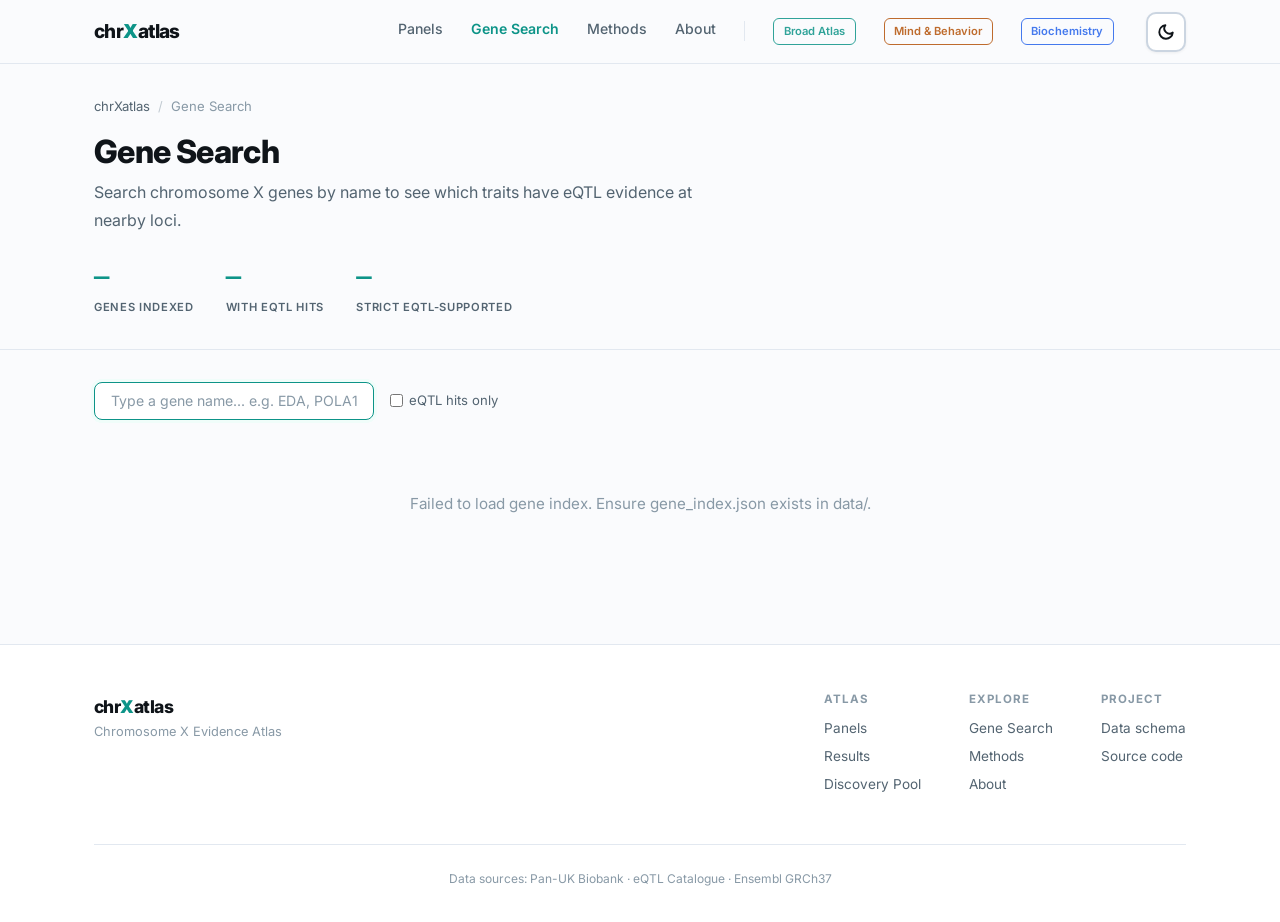
==== site/gene.html @ 773b5da2 "Add gene search and refresh site data" ====
<!DOCTYPE html>
<html lang="en">
<head>
  <meta charset="UTF-8">
  <meta name="viewport" content="width=device-width, initial-scale=1.0">
  <meta name="color-scheme" content="light dark">
  <meta name="theme-color" content="#fafbfd" media="(prefers-color-scheme: light)">
  <meta name="theme-color" content="#0d1117" media="(prefers-color-scheme: dark)">
  <meta name="description" content="chrXatlas gene search — find chromosome X eQTL evidence by gene name.">
  <title>Gene Search — chrXatlas</title>
  <link rel="icon" type="image/png" href="favicon.png">
  <link rel="preconnect" href="https://fonts.googleapis.com">
  <link rel="preconnect" href="https://fonts.gstatic.com" crossorigin>
  <link href="https://fonts.googleapis.com/css2?family=Inter:wght@400;500;600;700;800;900&display=swap" rel="stylesheet">
  <link rel="stylesheet" href="css/style.css">
  <script src="js/theme.js"></script>
</head>
<body>

  <header class="header" id="header">
    <div class="container header-inner">
      <a href="index.html" class="logo">chr<span class="logo-x">X</span>atlas</a>
      <nav class="nav" id="nav">
        <a href="index.html#panels" class="nav-link">Panels</a>
        <a href="gene.html" class="nav-link nav-link-active">Gene Search</a>
        <a href="index.html#methods" class="nav-link">Methods</a>
        <a href="index.html#about" class="nav-link">About</a>
        <span class="nav-divider"></span>
        <a href="panel.html?id=panel_expanded" class="nav-panel-btn" data-panel-accent="teal">Broad Atlas</a>
        <a href="panel.html?id=panel_mind_risk_core" class="nav-panel-btn" data-panel-accent="amber">Mind &amp; Behavior</a>
        <a href="panel.html?id=panel_blood_biochemistry_core" class="nav-panel-btn" data-panel-accent="blue">Biochemistry</a>
      </nav>
      <div class="header-actions">
        <button id="theme-toggle" class="theme-toggle" onclick="toggleTheme()" aria-label="Toggle theme"></button>
        <button class="hamburger" id="hamburger" onclick="document.getElementById('nav').classList.toggle('open')" aria-label="Menu">
          <span></span><span></span><span></span>
        </button>
      </div>
    </div>
  </header>

  <main>
    <section class="page-hero">
      <div class="container">
        <div class="breadcrumb">
          <a href="index.html">chrXatlas</a>
          <span class="breadcrumb-sep">/</span>
          <span>Gene Search</span>
        </div>
        <h1 class="page-hero-title">Gene Search</h1>
        <p class="page-hero-desc">Search chromosome X genes by name to see which traits have eQTL evidence at nearby loci.</p>
        <div class="page-hero-metrics">
          <div class="page-metric">
            <span class="page-metric-value" id="gm-total">&mdash;</span>
            <span class="page-metric-label">Genes indexed</span>
          </div>
          <div class="page-metric">
            <span class="page-metric-value" id="gm-eqtl">&mdash;</span>
            <span class="page-metric-label">With eQTL hits</span>
          </div>
          <div class="page-metric">
            <span class="page-metric-value" id="gm-supported">&mdash;</span>
            <span class="page-metric-label">Strict eQTL-supported</span>
          </div>
        </div>
      </div>
    </section>

    <section class="gene-search-section" style="padding-top:2rem">
      <div class="container">
        <div class="filter-bar">
          <input type="text" class="search-input gene-search-input" id="gene-search" placeholder="Type a gene name... e.g. EDA, POLA1, AR" autocomplete="off" autofocus>
          <label class="filter-toggle">
            <input type="checkbox" id="eqtl-only-toggle"> eQTL hits only
          </label>
          <span class="result-count" id="gene-result-count"></span>
        </div>
        <div id="gene-results"></div>
      </div>
    </section>
  </main>

  <footer class="footer">
    <div class="container footer-inner">
      <div class="footer-brand">
        <span class="logo">chr<span class="logo-x">X</span>atlas</span>
        <p class="footer-tagline">Chromosome X Evidence Atlas</p>
      </div>
      <div class="footer-nav">
        <div class="footer-col">
          <h4>Atlas</h4>
          <a href="index.html#panels">Panels</a>
          <a href="index.html#results">Results</a>
          <a href="index.html#discovery">Discovery Pool</a>
        </div>
        <div class="footer-col">
          <h4>Explore</h4>
          <a href="gene.html">Gene Search</a>
          <a href="index.html#methods">Methods</a>
          <a href="index.html#about">About</a>
        </div>
        <div class="footer-col">
          <h4>Project</h4>
          <a href="https://github.com/smkwray/xchratlas/blob/main/docs/FRONTEND_DATA_CONTRACT.md">Data schema</a>
          <a href="https://github.com/smkwray/xchratlas">Source code</a>
        </div>
      </div>
      <div class="footer-bottom">
        <p>Data sources: Pan-UK Biobank &middot; eQTL Catalogue &middot; Ensembl GRCh37</p>
      </div>
    </div>
  </footer>

  <script src="js/gene.js"></script>
</body>
</html>
---- site/css/style.css ----
/* ============================================================
   chrXatlas — Chromosome X Evidence Atlas
   Design system + full page styles
   ============================================================ */

/* ── Reset ─────────────────────────────────── */
*, *::before, *::after { box-sizing: border-box; margin: 0; padding: 0; }
html { scroll-behavior: smooth; -webkit-text-size-adjust: 100%; }
img, svg { display: block; max-width: 100%; }
a { color: inherit; text-decoration: none; }
button { font: inherit; cursor: pointer; border: none; background: none; }

/* ── Design Tokens — Light ─────────────────── */
:root {
  --font-sans: 'Inter', -apple-system, BlinkMacSystemFont, 'Segoe UI', Roboto, 'Helvetica Neue', sans-serif;
  --font-mono: 'SF Mono', 'Fira Code', 'Fira Mono', 'Roboto Mono', 'Courier New', monospace;

  --header-height: 64px;

  --bg:           #fafbfd;
  --bg-raised:    #ffffff;
  --bg-sunken:    #f1f4f8;
  --header-bg:    rgba(250, 251, 253, 0.92);

  --text:          #0f1419;
  --text-secondary:#536471;
  --text-tertiary: #8899a6;
  --text-on-dark:  #f0f6fc;

  --accent:        #0d9488;
  --accent-hover:  #0f766e;
  --accent-subtle: #f0fdfa;
  --accent-text:   #115e59;

  --border:        #e2e8f0;
  --border-strong: #cbd5e1;

  --shadow-sm:  0 1px 3px rgba(0,0,0,0.06);
  --shadow-md:  0 4px 12px rgba(0,0,0,0.08);
  --shadow-lg:  0 10px 30px rgba(0,0,0,0.10);
  --shadow-xl:  0 20px 50px rgba(0,0,0,0.12);

  --radius:    8px;
  --radius-lg: 14px;

  color-scheme: light dark;
}

/* ── Design Tokens — Dark ──────────────────── */
[data-theme="dark"] {
  --bg:           #0d1117;
  --bg-raised:    #161b22;
  --bg-sunken:    #010409;
  --header-bg:    rgba(13, 17, 23, 0.92);

  --text:          #e6edf3;
  --text-secondary:#8b949e;
  --text-tertiary: #6e7681;

  --accent:        #2dd4bf;
  --accent-hover:  #5eead4;
  --accent-subtle: rgba(45, 212, 191, 0.08);
  --accent-text:   #5eead4;

  --border:        #30363d;
  --border-strong: #484f58;

  --shadow-sm:  0 1px 3px rgba(0,0,0,0.25);
  --shadow-md:  0 4px 12px rgba(0,0,0,0.35);
  --shadow-lg:  0 10px 30px rgba(0,0,0,0.45);
  --shadow-xl:  0 20px 50px rgba(0,0,0,0.55);
}

/* Panel accent overrides */
[data-panel-accent="teal"]  { --panel-accent: #0d9488; --panel-accent-subtle: #f0fdfa; }
[data-panel-accent="amber"] { --panel-accent: #d97706; --panel-accent-subtle: #fffbeb; }
[data-panel-accent="blue"]  { --panel-accent: #2563eb; --panel-accent-subtle: #eff6ff; }
[data-panel-accent="slate"] { --panel-accent: #64748b; --panel-accent-subtle: #f8fafc; }

[data-theme="dark"] [data-panel-accent="teal"]  { --panel-accent: #2dd4bf; --panel-accent-subtle: rgba(45,212,191,0.08); }
[data-theme="dark"] [data-panel-accent="amber"] { --panel-accent: #fbbf24; --panel-accent-subtle: rgba(251,191,36,0.08); }
[data-theme="dark"] [data-panel-accent="blue"]  { --panel-accent: #60a5fa; --panel-accent-subtle: rgba(96,165,250,0.08); }
[data-theme="dark"] [data-panel-accent="slate"] { --panel-accent: #94a3b8; --panel-accent-subtle: rgba(148,163,184,0.08); }

/* ── Global ────────────────────────────────── */
body {
  font-family: var(--font-sans);
  font-size: 16px;
  line-height: 1.6;
  color: var(--text);
  background: var(--bg);
  -webkit-font-smoothing: antialiased;
  -moz-osx-font-smoothing: grayscale;
  transition: background 0.3s, color 0.3s;
}

.container {
  max-width: 1140px;
  margin: 0 auto;
  padding: 0 1.5rem;
}

section { padding: 5rem 0; }

/* ── Typography ────────────────────────────── */
h1, h2, h3, h4 { line-height: 1.2; letter-spacing: -0.02em; font-weight: 700; }
h2 { font-size: 2rem; font-weight: 800; }
h3 { font-size: 1.25rem; }
p  { line-height: 1.7; }
strong { font-weight: 600; }
sup { font-size: 0.7em; }

.section-header { text-align: center; margin-bottom: 3rem; }
.section-header h2 { margin-bottom: 0.75rem; }
.section-subtitle {
  font-size: 1.05rem;
  color: var(--text-secondary);
  max-width: 640px;
  margin: 0 auto;
  line-height: 1.7;
}

/* ── Header ────────────────────────────────── */
.header {
  position: fixed;
  top: 0; left: 0; right: 0;
  height: var(--header-height);
  z-index: 100;
  background: var(--header-bg);
  backdrop-filter: blur(16px);
  -webkit-backdrop-filter: blur(16px);
  border-bottom: 1px solid var(--border);
  transition: background 0.3s, border-color 0.3s;
}
.header-inner {
  display: flex;
  align-items: center;
  height: 100%;
  gap: 2rem;
}
.logo {
  font-size: 1.2rem;
  font-weight: 800;
  letter-spacing: -0.03em;
  white-space: nowrap;
}
.logo-x {
  color: var(--accent);
  font-weight: 900;
}
.nav {
  display: flex;
  gap: 1.75rem;
  margin-left: auto;
}
.nav-link {
  font-size: 0.88rem;
  font-weight: 500;
  color: var(--text-secondary);
  transition: color 0.2s;
}
.nav-link:hover { color: var(--accent); }
.header-actions {
  display: flex;
  align-items: center;
  gap: 0.75rem;
}
.nav-divider { width: 1px; height: 20px; background: var(--border); align-self: center; flex-shrink: 0; }
.nav-panel-btn {
  font-size: 0.7rem; font-weight: 600; padding: 0.25rem 0.6rem;
  border-radius: 6px; border: 1px solid currentColor;
  transition: all 0.2s; white-space: nowrap; opacity: 0.85;
}
.nav-panel-btn:hover { opacity: 1; }
.nav-panel-btn[data-panel-accent="teal"]  { color: #0d9488; }
.nav-panel-btn[data-panel-accent="amber"] { color: #b45309; }
.nav-panel-btn[data-panel-accent="blue"]  { color: #2563eb; }
.nav-panel-btn[data-panel-accent="teal"]:hover  { background: #0d9488; color: #fff; }
.nav-panel-btn[data-panel-accent="amber"]:hover { background: #d97706; color: #fff; }
.nav-panel-btn[data-panel-accent="blue"]:hover  { background: #2563eb; color: #fff; }
[data-theme="dark"] .nav-panel-btn[data-panel-accent="teal"]  { color: #2dd4bf; }
[data-theme="dark"] .nav-panel-btn[data-panel-accent="amber"] { color: #fbbf24; }
[data-theme="dark"] .nav-panel-btn[data-panel-accent="blue"]  { color: #60a5fa; }
[data-theme="dark"] .nav-panel-btn[data-panel-accent="teal"]:hover  { background: #2dd4bf; color: #0d1117; }
[data-theme="dark"] .nav-panel-btn[data-panel-accent="amber"]:hover { background: #fbbf24; color: #0d1117; }
[data-theme="dark"] .nav-panel-btn[data-panel-accent="blue"]:hover  { background: #60a5fa; color: #0d1117; }

.theme-toggle {
  width: 40px; height: 40px;
  border-radius: 10px;
  display: flex;
  align-items: center;
  justify-content: center;
  color: var(--text);
  background: var(--bg-raised);
  border: 2px solid var(--border-strong);
  box-shadow: var(--shadow-sm);
  transition: background 0.2s, color 0.2s, border-color 0.2s;
  flex-shrink: 0;
}
.theme-toggle svg { display: block; stroke-width: 2.5; }
.theme-toggle:hover { background: var(--accent-subtle); color: var(--accent); border-color: var(--accent); }
.hamburger { display: none; flex-direction: column; gap: 4px; padding: 6px; }
.hamburger span { width: 20px; height: 2px; background: var(--text); border-radius: 2px; transition: 0.2s; }

/* ── Hero ──────────────────────────────────── */
.hero {
  position: relative;
  min-height: 100vh;
  display: flex;
  align-items: center;
  justify-content: center;
  text-align: center;
  background: linear-gradient(145deg, #0c1222 0%, #0f3433 55%, #0c1222 100%);
  color: var(--text-on-dark);
  overflow: hidden;
  padding: calc(var(--header-height) + 3rem) 1.5rem 7rem;
}
.hero-bg-pattern {
  position: absolute;
  inset: 0;
  overflow: hidden;
  pointer-events: none;
}
.hero-bg-pattern::after {
  content: 'X';
  position: absolute;
  right: -8%;
  top: 50%;
  transform: translateY(-50%);
  font-size: clamp(22rem, 35vw, 50rem);
  font-weight: 900;
  font-family: var(--font-sans);
  opacity: 0.035;
  color: white;
  line-height: 1;
}
.hero-content {
  position: relative;
  z-index: 2;
  max-width: 820px;
}
.hero-badge {
  display: inline-block;
  padding: 0.45rem 1.2rem;
  font-size: 0.72rem;
  font-weight: 600;
  letter-spacing: 0.08em;
  text-transform: uppercase;
  border: 1px solid rgba(255,255,255,0.18);
  border-radius: 100px;
  color: rgba(255,255,255,0.75);
  background: rgba(255,255,255,0.05);
  margin-bottom: 1.75rem;
}
.hero-title {
  font-size: clamp(2.4rem, 5vw, 4.2rem);
  font-weight: 900;
  line-height: 1.08;
  letter-spacing: -0.035em;
  margin-bottom: 1.5rem;
}
.hero-subtitle {
  font-size: clamp(0.98rem, 1.4vw, 1.15rem);
  line-height: 1.75;
  color: rgba(255,255,255,0.65);
  max-width: 600px;
  margin: 0 auto 2.25rem;
}
.hero-cta {
  display: inline-flex;
  align-items: center;
  gap: 0.5rem;
  padding: 0.85rem 1.75rem;
  font-size: 0.95rem;
  font-weight: 600;
  color: #0f172a;
  background: #2dd4bf;
  border-radius: var(--radius);
  transition: transform 0.2s, background 0.2s;
}
.hero-cta:hover { transform: translateY(-1px); background: #5eead4; }
.cta-arrow { transition: transform 0.2s; }
.hero-cta:hover .cta-arrow { transform: translateY(2px); }

.hero-scroll-hint {
  position: absolute;
  bottom: 2rem;
  left: 50%;
  transform: translateX(-50%);
  display: flex;
  flex-direction: column;
  align-items: center;
  gap: 0.4rem;
  color: rgba(255,255,255,0.35);
  font-size: 0.68rem;
  letter-spacing: 0.12em;
  text-transform: uppercase;
  animation: floatHint 2.5s ease-in-out infinite;
}
@keyframes floatHint {
  0%, 100% { transform: translateX(-50%) translateY(0); }
  50%      { transform: translateX(-50%) translateY(6px); }
}

/* ── Proof / Metrics ───────────────────────── */
.proof {
  position: relative;
  z-index: 10;
  margin-top: -3.5rem;
  padding: 0 1.5rem;
  margin-bottom: 1rem;
}
.metrics-grid {
  max-width: 920px;
  margin: 0 auto;
  display: grid;
  grid-template-columns: repeat(4, 1fr);
  background: var(--bg-raised);
  border: 1px solid var(--border);
  border-radius: var(--radius-lg);
  overflow: hidden;
  box-shadow: var(--shadow-xl);
}
.metric-card {
  padding: 1.75rem 1rem;
  text-align: center;
  border-right: 1px solid var(--border);
}
.metric-card:last-child { border-right: none; }
.metric-value {
  font-family: var(--font-mono);
  font-size: 2.4rem;
  font-weight: 800;
  letter-spacing: -0.02em;
  color: var(--accent);
  line-height: 1.1;
  margin-bottom: 0.4rem;
  font-variant-numeric: tabular-nums;
}
.metric-label {
  font-size: 0.72rem;
  font-weight: 600;
  text-transform: uppercase;
  letter-spacing: 0.08em;
  color: var(--text-secondary);
}
.proof-note {
  margin-top: 0.85rem;
  text-align: center;
  font-size: 0.82rem;
  color: var(--text-tertiary);
}

/* ── Panel Cards ───────────────────────────── */
.panels-grid {
  display: grid;
  grid-template-columns: repeat(auto-fit, minmax(320px, 1fr));
  gap: 1.5rem;
}
.panel-card {
  background: var(--bg-raised);
  border: 1px solid var(--border);
  border-radius: var(--radius-lg);
  overflow: hidden;
  transition: transform 0.25s ease, box-shadow 0.25s ease;
  display: flex;
  flex-direction: column;
}
.panel-card:hover {
  transform: translateY(-3px);
  box-shadow: var(--shadow-lg);
}
.panel-card-accent { height: 4px; background: var(--panel-accent); }
.panel-card-body {
  padding: 1.75rem;
  display: flex;
  flex-direction: column;
  flex: 1;
}
.panel-card-title {
  font-size: 1.3rem;
  font-weight: 700;
  margin-bottom: 0.5rem;
}
.panel-card-desc {
  color: var(--text-secondary);
  font-size: 0.9rem;
  line-height: 1.65;
  margin-bottom: 1.25rem;
}
.panel-card-stats {
  display: flex;
  gap: 1.5rem;
  margin-bottom: 1.25rem;
  padding-bottom: 1.25rem;
  border-bottom: 1px solid var(--border);
}
.panel-stat { display: flex; flex-direction: column; }
.panel-stat-value {
  font-family: var(--font-mono);
  font-size: 1.35rem;
  font-weight: 700;
  color: var(--panel-accent);
  font-variant-numeric: tabular-nums;
}
.panel-stat-label {
  font-size: 0.7rem;
  color: var(--text-secondary);
  text-transform: uppercase;
  letter-spacing: 0.06em;
}
.panel-card-domains {
  display: flex;
  flex-wrap: wrap;
  gap: 0.3rem;
  margin-bottom: 1rem;
  min-height: 1.6rem;
}
.domain-badge {
  display: inline-block;
  padding: 0.18rem 0.55rem;
  font-size: 0.68rem;
  font-weight: 500;
  border-radius: 100px;
  background: var(--bg-sunken);
  color: var(--text-secondary);
  white-space: nowrap;
}
.domain-badge-more {
  background: transparent;
  color: var(--text-tertiary);
  font-style: italic;
}
.panel-top-traits-label {
  font-size: 0.68rem;
  font-weight: 600;
  text-transform: uppercase;
  letter-spacing: 0.08em;
  color: var(--text-tertiary);
  margin-bottom: 0.5rem;
}
.panel-trait-row {
  display: flex;
  justify-content: space-between;
  align-items: center;
  padding: 0.3rem 0;
  font-size: 0.88rem;
}
.panel-trait-name { color: var(--text); font-weight: 500; }
.panel-trait-loci {
  font-family: var(--font-mono);
  font-size: 0.78rem;
  color: var(--text-tertiary);
  font-variant-numeric: tabular-nums;
}
.panel-card-cta {
  margin-top: auto;
  padding-top: 1.25rem;
  font-size: 0.88rem;
  font-weight: 600;
  color: var(--panel-accent);
  transition: opacity 0.2s;
}
.panel-card-cta:hover { opacity: 0.8; }

/* ── Why Section ───────────────────────────── */
.why-grid {
  display: grid;
  grid-template-columns: repeat(auto-fit, minmax(300px, 1fr));
  gap: 1.5rem;
}
.why-card {
  background: var(--bg-raised);
  border: 1px solid var(--border);
  border-radius: var(--radius-lg);
  padding: 2rem;
}
.why-card h3 {
  font-size: 1.15rem;
  margin-bottom: 0.75rem;
  color: var(--accent-text);
}
.why-card p {
  font-size: 0.92rem;
  color: var(--text-secondary);
  line-height: 1.7;
}

/* ── Results Section ───────────────────────── */
.results-section { background: var(--bg-sunken); }

/* Panel Comparison */
.panel-comparison,
.domain-composition,
.top-traits { margin-bottom: 3rem; }
.panel-comparison h3,
.domain-composition h3,
.top-traits h3 {
  font-size: 1.15rem;
  margin-bottom: 0.4rem;
}
.domain-subtitle,
.traits-subtitle {
  font-size: 0.9rem;
  color: var(--text-secondary);
  margin-bottom: 1.5rem;
}

.comparison-grid {
  display: grid;
  grid-template-columns: repeat(auto-fit, minmax(240px, 1fr));
  gap: 1rem;
}
.comparison-item {
  background: var(--bg-raised);
  border: 1px solid var(--border);
  border-radius: var(--radius);
  padding: 1.25rem;
}
.comparison-header {
  display: flex;
  align-items: center;
  justify-content: space-between;
  margin-bottom: 1rem;
}
.comparison-title { font-weight: 700; font-size: 0.95rem; }
.comparison-badge {
  font-size: 0.62rem;
  font-weight: 600;
  text-transform: uppercase;
  letter-spacing: 0.08em;
  padding: 0.15rem 0.5rem;
  border-radius: 100px;
  background: var(--accent-subtle);
  color: var(--accent-text);
}
.comparison-row {
  display: flex;
  align-items: center;
  gap: 0.6rem;
  margin-bottom: 0.5rem;
}
.comparison-label {
  width: 55px;
  font-size: 0.75rem;
  color: var(--text-tertiary);
  flex-shrink: 0;
}
.comparison-bar-track {
  flex: 1;
  height: 16px;
  background: var(--bg-sunken);
  border-radius: 3px;
  overflow: hidden;
}
.comparison-bar-fill {
  height: 100%;
  background: var(--panel-accent);
  border-radius: 3px;
  transition: width 0.8s ease-out;
}
.comparison-value {
  width: 48px;
  text-align: right;
  font-family: var(--font-mono);
  font-size: 0.78rem;
  font-weight: 600;
  color: var(--text-secondary);
  flex-shrink: 0;
  font-variant-numeric: tabular-nums;
}

/* Domain Bars */
.domain-bar {
  display: flex;
  align-items: center;
  gap: 0.6rem;
  margin-bottom: 0.35rem;
}
.domain-name {
  width: 150px;
  font-size: 0.8rem;
  text-align: right;
  color: var(--text-secondary);
  flex-shrink: 0;
  white-space: nowrap;
  overflow: hidden;
  text-overflow: ellipsis;
}
.domain-bar-track {
  flex: 1;
  height: 24px;
  background: var(--bg-raised);
  border: 1px solid var(--border);
  border-radius: 4px;
  overflow: hidden;
}
.domain-bar-fill {
  height: 100%;
  background: var(--accent);
  border-radius: 3px;
  display: flex;
  align-items: center;
  padding: 0 0.5rem;
  min-width: 28px;
  transition: width 0.8s ease-out;
}
.domain-bar-value {
  font-size: 0.68rem;
  font-weight: 700;
  color: white;
  font-family: var(--font-mono);
  font-variant-numeric: tabular-nums;
}
[data-theme="dark"] .domain-bar-value { color: #0d1117; }
.domain-trait-count {
  width: 65px;
  font-size: 0.72rem;
  color: var(--text-tertiary);
  flex-shrink: 0;
  white-space: nowrap;
}

/* Top Traits Rail */
.traits-rail {
  display: flex;
  gap: 1rem;
  overflow-x: auto;
  padding: 0.5rem 0 1.5rem;
  scroll-snap-type: x mandatory;
  -webkit-overflow-scrolling: touch;
}
.traits-rail::-webkit-scrollbar { height: 4px; }
.traits-rail::-webkit-scrollbar-track { background: var(--border); border-radius: 2px; }
.traits-rail::-webkit-scrollbar-thumb { background: var(--accent); border-radius: 2px; }

.trait-card {
  min-width: 250px;
  max-width: 270px;
  flex-shrink: 0;
  scroll-snap-align: start;
  background: var(--bg-raised);
  border: 1px solid var(--border);
  border-radius: var(--radius);
  padding: 1.15rem;
  transition: transform 0.2s, box-shadow 0.2s;
}
.trait-card:hover {
  transform: translateY(-2px);
  box-shadow: var(--shadow-md);
}
.trait-card-header {
  display: flex;
  justify-content: space-between;
  align-items: center;
  margin-bottom: 0.6rem;
}
.trait-domain-badge {
  font-size: 0.62rem;
  font-weight: 600;
  text-transform: uppercase;
  letter-spacing: 0.06em;
  padding: 0.15rem 0.45rem;
  border-radius: 4px;
  background: var(--accent-subtle);
  color: var(--accent-text);
}
.trait-grade {
  font-size: 0.65rem;
  font-weight: 700;
  padding: 0.12rem 0.4rem;
  border-radius: 4px;
  font-family: var(--font-mono);
}
.grade-a { background: #dcfce7; color: #166534; }
.grade-b { background: #fef3c7; color: #92400e; }
.grade-u { background: #f1f5f9; color: #64748b; }
[data-theme="dark"] .grade-a { background: rgba(34,197,94,0.15); color: #4ade80; }
[data-theme="dark"] .grade-b { background: rgba(245,158,11,0.15); color: #fbbf24; }
[data-theme="dark"] .grade-u { background: rgba(100,116,139,0.15); color: #94a3b8; }

.trait-name {
  font-size: 1rem;
  font-weight: 700;
  margin-bottom: 0.6rem;
  line-height: 1.3;
}
.trait-score {
  display: flex;
  align-items: center;
  gap: 0.5rem;
  margin-bottom: 0.75rem;
}
.trait-score-bar {
  flex: 1;
  height: 6px;
  background: var(--bg-sunken);
  border-radius: 3px;
  overflow: hidden;
}
.trait-score-fill {
  height: 100%;
  background: var(--accent);
  border-radius: 3px;
}
.trait-score-value {
  font-family: var(--font-mono);
  font-size: 0.8rem;
  font-weight: 700;
  color: var(--accent);
  min-width: 28px;
  text-align: right;
  font-variant-numeric: tabular-nums;
}
.trait-meta {
  display: flex;
  gap: 1rem;
  margin-bottom: 0.75rem;
}
.trait-meta-item { display: flex; flex-direction: column; }
.trait-meta-label {
  font-size: 0.62rem;
  text-transform: uppercase;
  letter-spacing: 0.06em;
  color: var(--text-tertiary);
}
.trait-meta-value {
  font-family: var(--font-mono);
  font-size: 0.88rem;
  font-weight: 600;
  color: var(--text);
  font-variant-numeric: tabular-nums;
}
.trait-genes { display: flex; flex-wrap: wrap; gap: 0.3rem; }
.gene-tag {
  font-family: var(--font-mono);
  font-size: 0.65rem;
  font-weight: 500;
  padding: 0.12rem 0.4rem;
  border-radius: 4px;
  background: var(--bg-sunken);
  color: var(--text-secondary);
  white-space: nowrap;
}

/* ── Discovery Pool ────────────────────────── */
.discovery-section { background: var(--bg); }
.discovery-card {
  background: var(--bg-raised);
  border: 1px solid var(--border);
  border-left: 4px solid var(--text-tertiary);
  border-radius: var(--radius-lg);
  padding: 2rem;
}
.discovery-stats {
  display: grid;
  grid-template-columns: repeat(auto-fit, minmax(120px, 1fr));
  gap: 1.5rem;
  margin-bottom: 1.75rem;
  padding-bottom: 1.75rem;
  border-bottom: 1px solid var(--border);
}
.discovery-stat { text-align: center; }
.discovery-stat-value {
  font-family: var(--font-mono);
  font-size: 1.8rem;
  font-weight: 800;
  color: var(--text);
  line-height: 1.2;
  font-variant-numeric: tabular-nums;
}
.discovery-stat-label {
  font-size: 0.7rem;
  font-weight: 600;
  text-transform: uppercase;
  letter-spacing: 0.06em;
  color: var(--text-tertiary);
}
.discovery-domains h4 {
  font-size: 0.88rem;
  font-weight: 600;
  margin-bottom: 0.75rem;
}
.discovery-domain-list { margin-bottom: 1.5rem; }
.discovery-domain-row {
  display: flex;
  justify-content: space-between;
  padding: 0.35rem 0;
  border-bottom: 1px solid var(--border);
  font-size: 0.88rem;
}
.discovery-domain-name { color: var(--text); }
.discovery-domain-value {
  font-family: var(--font-mono);
  font-size: 0.8rem;
  color: var(--text-secondary);
  font-variant-numeric: tabular-nums;
}
.discovery-note {
  font-size: 0.85rem;
  color: var(--text-tertiary);
  line-height: 1.65;
  font-style: italic;
}
.discovery-traits {
  margin: 1.5rem 0;
  display: grid;
  gap: 0.9rem;
}
.discovery-drawer {
  border: 1px solid var(--border);
  border-radius: var(--radius);
  background: var(--bg);
  overflow: hidden;
}
.discovery-drawer-summary {
  list-style: none;
  display: flex;
  align-items: center;
  justify-content: space-between;
  gap: 1rem;
  cursor: pointer;
  padding: 1rem 1.1rem;
}
.discovery-drawer-summary::-webkit-details-marker { display: none; }
.discovery-drawer-summary::marker { content: ''; }
.discovery-drawer-summary:hover { background: var(--accent-subtle); }
.discovery-drawer-title {
  display: block;
  font-size: 0.92rem;
  font-weight: 700;
  color: var(--text);
}
.discovery-drawer-subtitle {
  display: block;
  margin-top: 0.2rem;
  font-size: 0.78rem;
  color: var(--text-secondary);
}
.discovery-drawer-count {
  flex-shrink: 0;
  font-family: var(--font-mono);
  font-size: 0.86rem;
  font-weight: 700;
  color: var(--accent);
  font-variant-numeric: tabular-nums;
}
.discovery-drawer-body {
  border-top: 1px solid var(--border);
  max-height: 28rem;
  overflow: auto;
}
.discovery-trait-row {
  display: flex;
  align-items: flex-start;
  justify-content: space-between;
  gap: 1rem;
  padding: 0.9rem 1.1rem;
  border-bottom: 1px solid var(--border);
  text-decoration: none;
  color: inherit;
}
.discovery-trait-row:last-child { border-bottom: none; }
.discovery-trait-row:hover { background: var(--accent-subtle); }
.discovery-trait-main,
.discovery-trait-side {
  min-width: 0;
}
.discovery-trait-main {
  display: flex;
  flex-direction: column;
  gap: 0.35rem;
}
.discovery-trait-name {
  font-size: 0.92rem;
  font-weight: 700;
  color: var(--text);
}
.discovery-trait-meta {
  display: flex;
  flex-wrap: wrap;
  gap: 0.35rem;
}
.discovery-trait-domain,
.discovery-trait-status,
.discovery-trait-fact {
  font-size: 0.68rem;
  font-weight: 600;
  letter-spacing: 0.04em;
  text-transform: uppercase;
  border-radius: 999px;
  padding: 0.18rem 0.45rem;
}
.discovery-trait-domain {
  background: var(--accent-subtle);
  color: var(--accent-text);
}
.discovery-trait-fact {
  background: var(--bg-sunken);
  color: var(--text-secondary);
}
.discovery-trait-status.is-supported {
  background: #dcfce7;
  color: #166534;
}
.discovery-trait-status.is-lookup-hit {
  background: #fef3c7;
  color: #92400e;
}
.discovery-trait-status.is-unsupported {
  background: #fef2f2;
  color: #991b1b;
}
[data-theme="dark"] .discovery-trait-status.is-supported {
  background: rgba(34,197,94,0.15);
  color: #4ade80;
}
[data-theme="dark"] .discovery-trait-status.is-lookup-hit {
  background: rgba(245,158,11,0.16);
  color: #fbbf24;
}
[data-theme="dark"] .discovery-trait-status.is-unsupported {
  background: rgba(239,68,68,0.14);
  color: #fca5a5;
}
.discovery-trait-side {
  flex-shrink: 0;
  max-width: 240px;
  text-align: right;
}
.discovery-trait-genes {
  font-family: var(--font-mono);
  font-size: 0.74rem;
  color: var(--text-secondary);
  line-height: 1.5;
}
.discovery-trait-genes-empty {
  color: var(--text-tertiary);
}

/* ── Methods Section ───────────────────────── */
.methods-grid {
  display: grid;
  grid-template-columns: repeat(auto-fit, minmax(280px, 1fr));
  gap: 1.5rem;
}
.method-card {
  background: var(--bg-raised);
  border: 1px solid var(--border);
  border-radius: var(--radius);
  padding: 1.75rem;
}
.method-card h3 {
  font-size: 1.05rem;
  margin-bottom: 0.75rem;
}
.method-card p {
  font-size: 0.9rem;
  color: var(--text-secondary);
  line-height: 1.7;
}
.method-card em { color: var(--text); font-style: italic; }

/* ── About ─────────────────────────────────── */
.about-section { background: var(--bg-sunken); }
.about-card {
  background: var(--bg-raised);
  border: 1px solid var(--border);
  border-radius: var(--radius-lg);
  padding: 2.5rem;
  max-width: 720px;
  margin: 0 auto;
  text-align: center;
}
.about-card h2 { margin-bottom: 1rem; }
.about-card p {
  font-size: 0.95rem;
  color: var(--text-secondary);
  line-height: 1.7;
  margin-bottom: 0.75rem;
}
.about-card p:last-child { margin-bottom: 0; }
.about-card a {
  color: var(--accent);
  text-decoration: underline;
  text-underline-offset: 2px;
}
.about-card a:hover { color: var(--accent-hover); }

/* ── Footer ────────────────────────────────── */
.footer {
  background: var(--bg-raised);
  border-top: 1px solid var(--border);
  padding: 3rem 0 2rem;
}
.footer-inner {
  display: grid;
  grid-template-columns: 1fr 2fr;
  gap: 2rem;
}
.footer-brand .logo { font-size: 1.1rem; margin-bottom: 0.25rem; }
.footer-tagline {
  font-size: 0.8rem;
  color: var(--text-tertiary);
}
.footer-nav {
  display: flex;
  gap: 3rem;
  justify-content: flex-end;
}
.footer-col { display: flex; flex-direction: column; gap: 0.4rem; }
.footer-col h4 {
  font-size: 0.72rem;
  font-weight: 700;
  text-transform: uppercase;
  letter-spacing: 0.08em;
  color: var(--text-tertiary);
  margin-bottom: 0.3rem;
}
.footer-col a {
  font-size: 0.85rem;
  color: var(--text-secondary);
  transition: color 0.2s;
}
.footer-col a:hover { color: var(--accent); }
.footer-bottom {
  grid-column: 1 / -1;
  padding-top: 1.5rem;
  margin-top: 1rem;
  border-top: 1px solid var(--border);
}
.footer-bottom p {
  font-size: 0.75rem;
  color: var(--text-tertiary);
  text-align: center;
}

/* ── Scroll Animations ─────────────────────── */
.animate-on-scroll {
  opacity: 0;
  transform: translateY(12px);
  transition: opacity 0.35s ease-out, transform 0.35s ease-out;
}
.animate-on-scroll.is-visible {
  opacity: 1;
  transform: translateY(0);
}

/* ── Responsive ────────────────────────────── */
@media (max-width: 768px) {
  :root { --header-height: 56px; }
  section { padding: 3.5rem 0; }

  .nav { display: none; }
  .nav.open {
    display: flex;
    flex-direction: column;
    position: absolute;
    top: var(--header-height);
    left: 0; right: 0;
    background: var(--bg-raised);
    border-bottom: 1px solid var(--border);
    padding: 1rem 1.5rem;
    gap: 0.75rem;
    box-shadow: var(--shadow-md);
  }
  .hamburger { display: flex; }
  .nav-divider { width: 100%; height: 1px; margin: 0.25rem 0; }
  .nav-panel-btn { align-self: flex-start; font-size: 0.78rem; }

  .hero { min-height: 85vh; padding-bottom: 5rem; }
  .hero-title { font-size: 2rem; }

  .metrics-grid { grid-template-columns: repeat(2, 1fr); }
  .metric-card { border-right: none; border-bottom: 1px solid var(--border); }
  .metric-card:nth-child(odd) { border-right: 1px solid var(--border); }
  .metric-card:nth-last-child(-n+2) { border-bottom: none; }
  .metric-value { font-size: 1.8rem; }

  .panels-grid { grid-template-columns: 1fr; }
  .why-grid { grid-template-columns: 1fr; }
  .comparison-grid { grid-template-columns: 1fr; }
  .methods-grid { grid-template-columns: 1fr; }

  .domain-name { width: 100px; font-size: 0.72rem; }

  .footer-inner { grid-template-columns: 1fr; }
  .footer-nav { justify-content: flex-start; flex-wrap: wrap; gap: 2rem; }
}

@media (max-width: 480px) {
  .hero-title { font-size: 1.7rem; }
  .hero-subtitle { font-size: 0.9rem; }
  .metric-value { font-size: 1.5rem; }
  .panel-card-stats { gap: 1rem; }
  .discovery-stats { grid-template-columns: repeat(2, 1fr); }
  .discovery-trait-row {
    flex-direction: column;
  }
  .discovery-trait-side {
    max-width: none;
    text-align: left;
  }
}

/* ============================================================
   Detail Pages — Search, Panel, Trait
   ============================================================ */

/* ── Search Component ──────────────────────── */
.search-section { padding: 2rem 0; }
.search-container { position: relative; max-width: 600px; margin: 0 auto; }
.search-input {
  width: 100%; padding: 0.85rem 1.25rem; font-size: 0.95rem;
  font-family: var(--font-sans); color: var(--text);
  background: var(--bg-raised); border: 1px solid var(--border);
  border-radius: var(--radius); outline: none;
  transition: border-color 0.2s, box-shadow 0.2s;
}
.search-input::placeholder { color: var(--text-tertiary); }
.search-input:focus { border-color: var(--accent); box-shadow: 0 0 0 3px var(--accent-subtle); }
.search-results {
  display: none; position: absolute; top: 100%; left: 0; right: 0;
  margin-top: 0.25rem; background: var(--bg-raised); border: 1px solid var(--border);
  border-radius: var(--radius); box-shadow: var(--shadow-lg);
  max-height: 400px; overflow-y: auto; z-index: 50;
}
.search-result-item {
  display: block; padding: 0.75rem 1.25rem;
  border-bottom: 1px solid var(--border); transition: background 0.15s; cursor: pointer;
}
.search-result-item:last-child { border-bottom: none; }
.search-result-item:hover { background: var(--accent-subtle); }
.search-result-name { font-weight: 600; font-size: 0.9rem; margin-bottom: 0.2rem; }
.search-result-meta { display: flex; gap: 0.75rem; font-size: 0.75rem; color: var(--text-secondary); }
.search-result-score { font-family: var(--font-mono); font-weight: 600; color: var(--accent); }
.search-empty { padding: 1rem 1.25rem; color: var(--text-tertiary); font-size: 0.88rem; text-align: center; }

/* ── Breadcrumb ────────────────────────────── */
.breadcrumb { display: flex; align-items: center; gap: 0.5rem; font-size: 0.82rem; color: var(--text-tertiary); margin-bottom: 1rem; }
.breadcrumb a { color: var(--text-secondary); transition: color 0.2s; }
.breadcrumb a:hover { color: var(--accent); }
.breadcrumb-sep { opacity: 0.5; }

/* ── Page Hero (panel/trait detail) ─────────── */
.page-hero { padding: calc(var(--header-height) + 2rem) 0 2rem; background: var(--bg); border-bottom: 1px solid var(--border); }
.page-hero-title { font-size: 2rem; font-weight: 800; margin-bottom: 0.5rem; }
.page-hero-desc { font-size: 1rem; color: var(--text-secondary); max-width: 640px; margin-bottom: 1.5rem; }
.page-hero-metrics { display: flex; gap: 2rem; flex-wrap: wrap; }
.page-metric { display: flex; flex-direction: column; }
.page-metric-value { font-family: var(--font-mono); font-size: 1.6rem; font-weight: 800; color: var(--accent); font-variant-numeric: tabular-nums; }
.page-metric-label { font-size: 0.7rem; font-weight: 600; text-transform: uppercase; letter-spacing: 0.06em; color: var(--text-secondary); }

/* ── Filter Bar ────────────────────────────── */
.filter-bar { display: flex; align-items: center; gap: 1rem; margin-bottom: 1.5rem; flex-wrap: wrap; }
.filter-bar .search-input { max-width: 280px; padding: 0.6rem 1rem; font-size: 0.88rem; }
.filter-toggle { display: flex; align-items: center; gap: 0.4rem; font-size: 0.82rem; color: var(--text-secondary); cursor: pointer; white-space: nowrap; }
.filter-toggle input { accent-color: var(--accent); }
.result-count { font-size: 0.8rem; color: var(--text-tertiary); margin-left: auto; }
.domain-filters { display: flex; gap: 0.35rem; flex-wrap: wrap; margin-bottom: 1rem; }
.filter-chip {
  padding: 0.3rem 0.7rem; font-size: 0.72rem; font-weight: 500;
  border-radius: 100px; background: var(--bg-sunken); color: var(--text-secondary);
  border: 1px solid transparent; cursor: pointer; transition: all 0.15s; white-space: nowrap;
}
.filter-chip:hover { border-color: var(--border-strong); }
.filter-chip.active { background: var(--accent-subtle); color: var(--accent-text); border-color: var(--accent); }
.chip-count { font-family: var(--font-mono); font-size: 0.65rem; opacity: 0.7; margin-left: 0.15rem; }

/* ── Data Table ────────────────────────────── */
.data-table-wrap { overflow-x: auto; border: 1px solid var(--border); border-radius: var(--radius); background: var(--bg-raised); }
.data-table { width: 100%; border-collapse: collapse; font-size: 0.88rem; }
.data-table th {
  text-align: left; padding: 0.75rem; font-size: 0.72rem; font-weight: 700;
  text-transform: uppercase; letter-spacing: 0.06em; color: var(--text-tertiary);
  border-bottom: 2px solid var(--border); white-space: nowrap;
  position: sticky; top: 0; background: var(--bg-raised); z-index: 5;
}
.data-table th[data-sort] { cursor: pointer; user-select: none; }
.data-table th[data-sort]:hover { color: var(--accent); }
.data-table th .sort-icon { opacity: 0.3; font-size: 0.65rem; margin-left: 0.2rem; }
.data-table th.sort-asc .sort-icon,
.data-table th.sort-desc .sort-icon { opacity: 1; color: var(--accent); }
.data-table td { padding: 0.65rem 0.75rem; border-bottom: 1px solid var(--border); vertical-align: middle; }
.data-table tbody tr { transition: background 0.15s; cursor: pointer; }
.data-table tbody tr:hover { background: var(--accent-subtle); }
.data-table tbody tr:last-child td { border-bottom: none; }
.num-cell { font-family: var(--font-mono); font-variant-numeric: tabular-nums; text-align: right; white-space: nowrap; }
.score-cell { display: flex; align-items: center; gap: 0.5rem; }
.mini-score-bar { width: 60px; height: 6px; background: var(--bg-sunken); border-radius: 3px; overflow: hidden; flex-shrink: 0; }
.mini-score-fill { height: 100%; background: var(--accent); border-radius: 3px; }
.score-val { font-family: var(--font-mono); font-weight: 600; font-size: 0.82rem; color: var(--accent); font-variant-numeric: tabular-nums; }
.trait-table-name { font-weight: 600; }
.trait-name-cell { min-width: 180px; }
.genes-cell { display: flex; gap: 0.25rem; flex-wrap: wrap; }
.table-empty { text-align: center; padding: 2rem 1rem; color: var(--text-tertiary); font-style: italic; }

/* ── Trait Detail ──────────────────────────── */
.trait-hero-header { display: flex; align-items: center; gap: 0.75rem; flex-wrap: wrap; margin-bottom: 0.75rem; }
.trait-detail-score { display: flex; align-items: center; gap: 0.75rem; margin-bottom: 1.5rem; }
.trait-detail-score-bar { flex: 1; max-width: 200px; height: 8px; background: var(--bg-sunken); border-radius: 4px; overflow: hidden; }
.trait-detail-score-fill { height: 100%; background: var(--accent); border-radius: 4px; }
.trait-detail-score-val { font-family: var(--font-mono); font-size: 2rem; font-weight: 800; color: var(--accent); font-variant-numeric: tabular-nums; }
.trait-stats-row { display: flex; gap: 2rem; flex-wrap: wrap; }
.trait-stat { display: flex; flex-direction: column; }
.trait-stat-value { font-family: var(--font-mono); font-size: 1.2rem; font-weight: 700; color: var(--text); font-variant-numeric: tabular-nums; }
.trait-stat-label { font-size: 0.68rem; font-weight: 600; text-transform: uppercase; letter-spacing: 0.06em; color: var(--text-tertiary); }

/* ── Metadata Grid ─────────────────────────── */
.metadata-section { padding: 2.5rem 0; }
.metadata-section h3 { margin-bottom: 1rem; }
.metadata-grid { display: grid; grid-template-columns: repeat(auto-fill, minmax(200px, 1fr)); gap: 0.75rem; }
.metadata-item { display: flex; flex-direction: column; padding: 0.65rem 0.85rem; background: var(--bg-raised); border: 1px solid var(--border); border-radius: 6px; }
.metadata-label { font-size: 0.65rem; font-weight: 600; text-transform: uppercase; letter-spacing: 0.06em; color: var(--text-tertiary); margin-bottom: 0.2rem; }
.metadata-value { font-size: 0.88rem; font-weight: 500; color: var(--text); word-break: break-word; }

/* ── Locus Cards ───────────────────────────── */
.loci-section { padding: 2.5rem 0; }
.loci-section h3 { margin-bottom: 1rem; }
.locus-card { border: 1px solid var(--border); border-radius: var(--radius); margin-bottom: 0.75rem; background: var(--bg-raised); overflow: hidden; }
.locus-card[open] { box-shadow: var(--shadow-sm); }
.locus-summary {
  display: flex; justify-content: space-between; align-items: center;
  padding: 0.85rem 1rem; cursor: pointer; list-style: none; gap: 1rem; flex-wrap: wrap;
}
.locus-summary::-webkit-details-marker { display: none; }
.locus-summary::marker { content: ''; }
.locus-summary:hover { background: var(--accent-subtle); }
.locus-summary-main { display: flex; align-items: center; gap: 0.75rem; flex-wrap: wrap; }
.locus-region { font-size: 0.65rem; font-weight: 700; text-transform: uppercase; letter-spacing: 0.06em; padding: 0.15rem 0.45rem; border-radius: 4px; }
.region-nonpar { background: var(--accent-subtle); color: var(--accent-text); }
.region-par { background: #fef3c7; color: #92400e; }
[data-theme="dark"] .region-par { background: rgba(245,158,11,0.15); color: #fbbf24; }
.locus-position { font-family: var(--font-mono); font-size: 0.82rem; color: var(--text-secondary); font-variant-numeric: tabular-nums; }
.locus-lead-variant { font-family: var(--font-mono); font-size: 0.82rem; font-weight: 600; color: var(--text); }
.locus-summary-stats { display: flex; align-items: center; gap: 0.75rem; font-size: 0.78rem; flex-wrap: wrap; }
.locus-pval { font-family: var(--font-mono); color: var(--text-secondary); }
.locus-top-gene { font-family: var(--font-mono); font-weight: 600; color: var(--accent); }
.locus-eqtl-badge { font-size: 0.65rem; font-weight: 600; padding: 0.12rem 0.4rem; border-radius: 4px; }
.eqtl-yes { background: #dcfce7; color: #166534; }
.eqtl-mid { background: #fef3c7; color: #92400e; }
.eqtl-no { background: var(--bg-sunken); color: var(--text-tertiary); }
[data-theme="dark"] .eqtl-yes { background: rgba(34,197,94,0.15); color: #4ade80; }
[data-theme="dark"] .eqtl-mid { background: rgba(245,158,11,0.16); color: #fbbf24; }
.locus-gene-count { color: var(--text-tertiary); font-size: 0.72rem; }
.locus-body { padding: 0 1rem 1rem; overflow-x: auto; }

/* ── Candidate Gene Table ──────────────────── */
.candidate-table { width: 100%; border-collapse: collapse; font-size: 0.82rem; }
.candidate-table th {
  text-align: left; padding: 0.5rem; font-size: 0.65rem; font-weight: 700;
  text-transform: uppercase; letter-spacing: 0.05em; color: var(--text-tertiary);
  border-bottom: 1px solid var(--border); white-space: nowrap;
}
.candidate-table td { padding: 0.45rem 0.5rem; border-bottom: 1px solid var(--border); vertical-align: middle; }
.candidate-table tbody tr:last-child td { border-bottom: none; }
.candidate-table .gene-supported { background: rgba(34,197,94,0.04); }
[data-theme="dark"] .candidate-table .gene-supported { background: rgba(34,197,94,0.06); }
.gene-name { font-family: var(--font-mono); font-weight: 600; }
.gene-role-badge {
  font-size: 0.68rem;
  padding: 0.1rem 0.35rem;
  border-radius: 3px;
  white-space: nowrap;
}
.gene-role-candidate {
  background: var(--accent-subtle);
  color: var(--accent-text);
}
.gene-role-followup {
  background: var(--bg-sunken);
  color: var(--text-secondary);
}
.biotype-badge { font-size: 0.68rem; padding: 0.1rem 0.35rem; border-radius: 3px; background: var(--bg-sunken); color: var(--text-secondary); white-space: nowrap; }
.eqtl-yes-sm { font-size: 0.72rem; font-weight: 600; color: #16a34a; }
.eqtl-mid-sm { font-size: 0.72rem; font-weight: 600; color: #b45309; }
[data-theme="dark"] .eqtl-yes-sm { color: #4ade80; }
[data-theme="dark"] .eqtl-mid-sm { color: #fbbf24; }

/* ── Support Explanation Card ──────────────── */
.support-section { padding: 2rem 0 0; }
.support-card {
  background: var(--bg-raised); border: 1px solid var(--border);
  border-radius: var(--radius-lg); overflow: hidden;
}
.support-card.support-yes { border-left: 4px solid #16a34a; }
.support-card.support-mid  { border-left: 4px solid #d97706; }
.support-card.support-no  { border-left: 4px solid var(--text-tertiary); }
[data-theme="dark"] .support-card.support-yes { border-left-color: #4ade80; }
[data-theme="dark"] .support-card.support-mid { border-left-color: #fbbf24; }

.support-header {
  padding: 1.25rem 1.5rem; display: flex; align-items: center; gap: 0.75rem;
  border-bottom: 1px solid var(--border); flex-wrap: wrap;
}
.support-header h3 { font-size: 1rem; font-weight: 700; margin: 0; }
.support-status-badge {
  font-size: 0.7rem; font-weight: 700; text-transform: uppercase; letter-spacing: 0.06em;
  padding: 0.2rem 0.6rem; border-radius: 100px; white-space: nowrap;
}
.support-status-badge.support-yes { background: #dcfce7; color: #166534; }
.support-status-badge.support-mid  { background: #fef3c7; color: #92400e; }
.support-status-badge.support-no  { background: var(--bg-sunken); color: var(--text-tertiary); }
[data-theme="dark"] .support-status-badge.support-yes { background: rgba(34,197,94,0.15); color: #4ade80; }
[data-theme="dark"] .support-status-badge.support-mid { background: rgba(245,158,11,0.16); color: #fbbf24; }

.support-body { padding: 1.25rem 1.5rem; }
.support-facts {
  display: flex; gap: 2rem; flex-wrap: wrap;
  margin-bottom: 1.25rem; padding-bottom: 1.25rem; border-bottom: 1px solid var(--border);
}
.support-fact { display: flex; flex-direction: column; }
.support-fact-label {
  font-size: 0.65rem; font-weight: 600; text-transform: uppercase;
  letter-spacing: 0.06em; color: var(--text-tertiary); margin-bottom: 0.15rem;
}
.support-fact-value {
  font-family: var(--font-mono); font-size: 1rem; font-weight: 700;
  color: var(--text); font-variant-numeric: tabular-nums;
}

.support-loci { margin-bottom: 1.25rem; }
.support-loci h4 { font-size: 0.82rem; font-weight: 700; margin-bottom: 0.6rem; color: var(--text-secondary); }
.support-locus-row {
  display: flex; align-items: center; gap: 0.75rem; flex-wrap: wrap;
  padding: 0.6rem 0.75rem; margin-bottom: 0.4rem;
  background: var(--bg-sunken); border-radius: 6px; font-size: 0.85rem;
}
.support-card.support-yes .support-locus-row { background: rgba(34,197,94,0.04); }
[data-theme="dark"] .support-card.support-yes .support-locus-row { background: rgba(34,197,94,0.06); }
.support-card.support-mid .support-locus-row { background: rgba(245,158,11,0.08); }
[data-theme="dark"] .support-card.support-yes .support-locus-row { background: rgba(34,197,94,0.06); }
[data-theme="dark"] .support-card.support-mid .support-locus-row { background: rgba(245,158,11,0.12); }
.support-locus-range {
  font-family: var(--font-mono); font-size: 0.82rem; color: var(--text-secondary);
  font-variant-numeric: tabular-nums;
}
.support-locus-detail { font-size: 0.82rem; color: var(--text-secondary); }
.support-locus-detail strong { color: var(--text); font-weight: 600; }
.support-none-detail { font-size: 0.88rem; color: var(--text-secondary); line-height: 1.65; margin: 0; }
.panel-eqtl-meta { margin-top: 0.25rem; font-size: 0.72rem; color: var(--text-tertiary); }

.support-rule {
  font-size: 0.8rem; color: var(--text-tertiary); line-height: 1.6;
  padding-top: 1rem; border-top: 1px solid var(--border);
}
.support-rule strong { color: var(--text-secondary); }

@media (max-width: 768px) {
  .support-locus-row { flex-direction: column; align-items: flex-start; gap: 0.3rem; }
  .support-facts { gap: 1.25rem; }
}

/* ── Notes Section ─────────────────────────── */
.notes-section { padding: 2rem 0; }
.notes-card { background: var(--bg-raised); border: 1px solid var(--border); border-left: 4px solid var(--text-tertiary); border-radius: var(--radius); padding: 1.5rem; }
.notes-card h3 { margin-bottom: 0.75rem; }
.notes-card p { font-size: 0.88rem; color: var(--text-secondary); line-height: 1.7; margin-bottom: 0.5rem; }
.notes-card p:last-child { margin-bottom: 0; }

/* ── Detail Page Responsive ────────────────── */
@media (max-width: 768px) {
  .page-hero-title { font-size: 1.5rem; }
  .page-hero-metrics { gap: 1.25rem; }
  .page-metric-value { font-size: 1.3rem; }
  .filter-bar { flex-direction: column; align-items: stretch; }
  .filter-bar .search-input { max-width: 100%; }
  .result-count { margin-left: 0; }
  .locus-summary { flex-direction: column; align-items: flex-start; }
  .trait-detail-score-val { font-size: 1.5rem; }
  .metadata-grid { grid-template-columns: repeat(auto-fill, minmax(150px, 1fr)); }
}

/* ── Gene Search Page ─────────────────────── */
.gene-search-input { max-width: 480px; }
.gene-empty {
  text-align: center; padding: 3rem 1rem;
  color: var(--text-tertiary); font-size: 0.95rem;
}
.gene-card {
  background: var(--bg-raised); border: 1px solid var(--border);
  border-radius: var(--radius-lg); overflow: hidden;
  margin-bottom: 1rem;
}
.gene-card-header {
  padding: 1.15rem 1.5rem;
  border-bottom: 1px solid var(--border);
}
.gene-card-title-row {
  display: flex; align-items: center; gap: 0.6rem; flex-wrap: wrap;
  margin-bottom: 0.35rem;
}
.gene-card-name {
  font-family: var(--font-mono); font-size: 1.15rem; font-weight: 700;
  color: var(--text); letter-spacing: -0.01em;
}
.gene-card-id {
  font-family: var(--font-mono); font-size: 0.72rem; color: var(--text-tertiary);
}
.gene-card-summary { display: flex; gap: 0.6rem; align-items: center; flex-wrap: wrap; }
.gene-card-fact {
  font-size: 0.72rem; font-weight: 600; letter-spacing: 0.04em;
  text-transform: uppercase; padding: 0.18rem 0.45rem;
  border-radius: 999px; background: var(--bg-sunken); color: var(--text-secondary);
}
.gene-highlight {
  background: rgba(45, 212, 191, 0.2); color: var(--accent-text);
  border-radius: 2px; padding: 0 1px;
}
[data-theme="dark"] .gene-highlight {
  background: rgba(45, 212, 191, 0.15); color: var(--accent);
}
.biotype-protein { background: var(--accent-subtle); color: var(--accent-text); }
.biotype-other { background: var(--bg-sunken); color: var(--text-secondary); }
.gene-card-traits { overflow-x: auto; }
.gene-trait-table { width: 100%; border-collapse: collapse; font-size: 0.85rem; }
.gene-trait-table th {
  text-align: left; padding: 0.55rem 0.75rem;
  font-size: 0.68rem; font-weight: 700; text-transform: uppercase;
  letter-spacing: 0.05em; color: var(--text-tertiary);
  border-bottom: 1px solid var(--border); white-space: nowrap;
}
.gene-trait-table td { padding: 0.5rem 0.75rem; border-bottom: 1px solid var(--border); vertical-align: middle; }
.gene-trait-table tbody tr:last-child td { border-bottom: none; }
.gene-trait-row { cursor: pointer; transition: background 0.15s; }
.gene-trait-row:hover { background: var(--accent-subtle); }
.gene-trait-name { font-weight: 600; min-width: 180px; }
.gene-trait-panel { font-size: 0.78rem; color: var(--text-secondary); white-space: nowrap; }
.gene-overflow-cell { text-align: center; padding: 0.6rem; }
.gene-show-more {
  font-size: 0.82rem; font-weight: 600; color: var(--accent);
  background: none; border: none; cursor: pointer; padding: 0.3rem 0.8rem;
  border-radius: var(--radius); transition: background 0.15s;
}
.gene-show-more:hover { background: var(--accent-subtle); }
.nav-link-active { color: var(--accent) !important; font-weight: 600; }

@media (max-width: 768px) {
  .gene-card-header { padding: 1rem; }
  .gene-card-name { font-size: 1rem; }
  .gene-trait-table { font-size: 0.78rem; }
  .gene-trait-table th,
  .gene-trait-table td { padding: 0.4rem 0.5rem; }
}

/* ── Print ─────────────────────────────────── */
@media print {
  .header, .footer, .hero-scroll-hint, .theme-toggle, .hamburger { display: none; }
  .hero { min-height: auto; padding: 2rem; }
  section { padding: 1.5rem 0; break-inside: avoid; }
  .animate-on-scroll { opacity: 1; transform: none; }
}
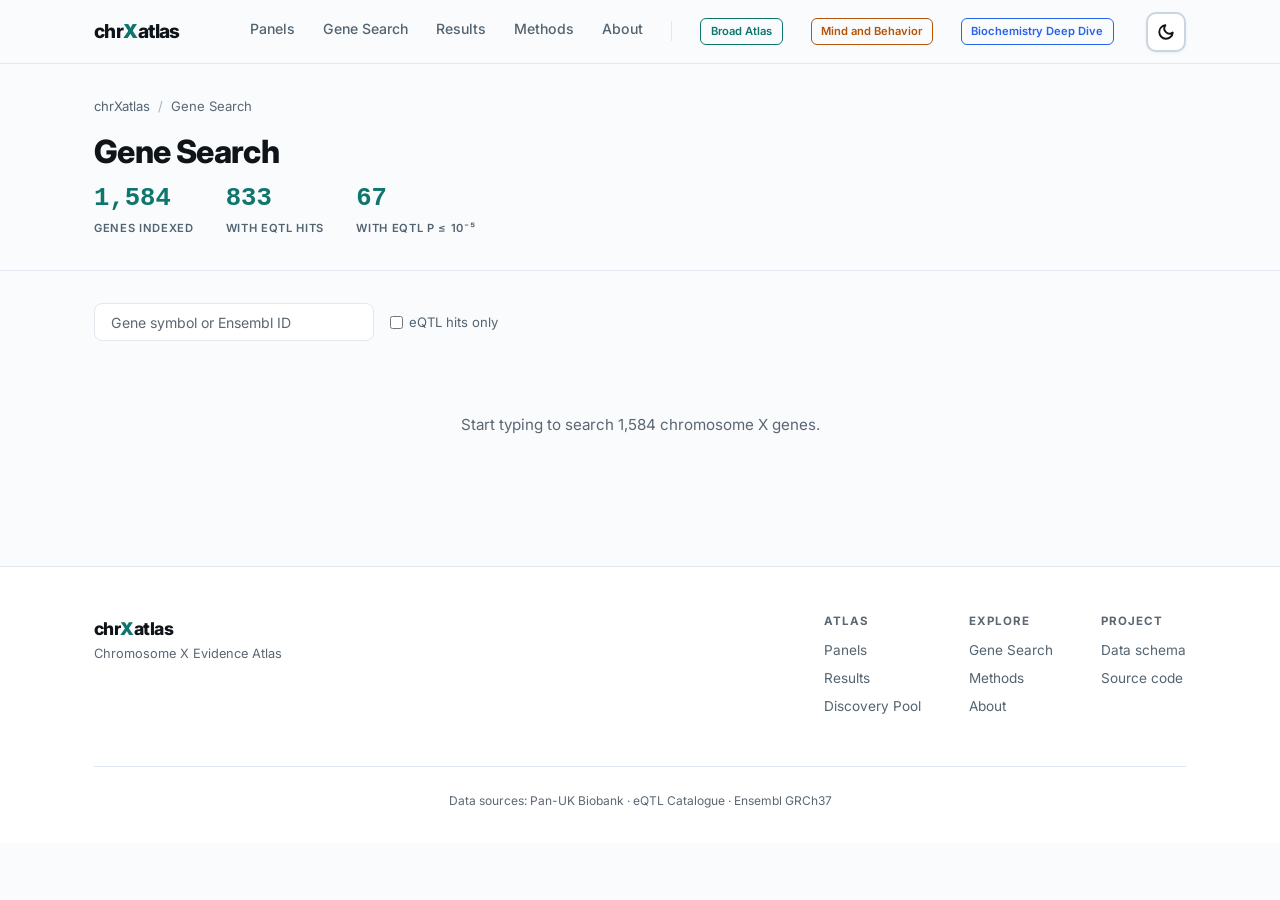
==== commit 3fa5f621: "Render missing and bounded evidence with accessible table navigation" ====
--- a/site/gene.html
+++ b/site/gene.html
@@ -22,17 +22,18 @@
       <a href="index.html" class="logo">chr<span class="logo-x">X</span>atlas</a>
       <nav class="nav" id="nav">
         <a href="index.html#panels" class="nav-link">Panels</a>
-        <a href="gene.html" class="nav-link nav-link-active">Gene Search</a>
+        <a href="gene.html" aria-current="page" class="nav-link">Gene Search</a>
+        <a href="index.html#results" class="nav-link">Results</a>
         <a href="index.html#methods" class="nav-link">Methods</a>
         <a href="index.html#about" class="nav-link">About</a>
         <span class="nav-divider"></span>
         <a href="panel.html?id=panel_expanded" class="nav-panel-btn" data-panel-accent="teal">Broad Atlas</a>
-        <a href="panel.html?id=panel_mind_risk_core" class="nav-panel-btn" data-panel-accent="amber">Mind &amp; Behavior</a>
-        <a href="panel.html?id=panel_blood_biochemistry_core" class="nav-panel-btn" data-panel-accent="blue">Biochemistry</a>
+        <a href="panel.html?id=panel_mind_risk_core" class="nav-panel-btn" data-panel-accent="amber">Mind and Behavior</a>
+        <a href="panel.html?id=panel_blood_biochemistry_core" class="nav-panel-btn" data-panel-accent="blue">Biochemistry Deep Dive</a>
       </nav>
       <div class="header-actions">
         <button id="theme-toggle" class="theme-toggle" onclick="toggleTheme()" aria-label="Toggle theme"></button>
-        <button class="hamburger" id="hamburger" onclick="document.getElementById('nav').classList.toggle('open')" aria-label="Menu">
+        <button class="hamburger" id="hamburger" aria-controls="nav" aria-expanded="false" aria-label="Menu">
           <span></span><span></span><span></span>
         </button>
       </div>
@@ -48,7 +49,6 @@
           <span>Gene Search</span>
         </div>
         <h1 class="page-hero-title">Gene Search</h1>
-        <p class="page-hero-desc">Search chromosome X genes by name to see which traits have eQTL evidence at nearby loci.</p>
         <div class="page-hero-metrics">
           <div class="page-metric">
             <span class="page-metric-value" id="gm-total">&mdash;</span>
@@ -60,7 +60,7 @@
           </div>
           <div class="page-metric">
             <span class="page-metric-value" id="gm-supported">&mdash;</span>
-            <span class="page-metric-label">Strict eQTL-supported</span>
+            <span class="page-metric-label">With eQTL p ≤ 10⁻⁵</span>
           </div>
         </div>
       </div>
@@ -69,13 +69,15 @@
     <section class="gene-search-section" style="padding-top:2rem">
       <div class="container">
         <div class="filter-bar">
-          <input type="text" class="search-input gene-search-input" id="gene-search" placeholder="Type a gene name... e.g. EDA, POLA1, AR" autocomplete="off" autofocus>
+          <label class="sr-only" for="gene-search">Search genes</label>
+          <input type="text" class="search-input gene-search-input" id="gene-search" placeholder="Gene symbol or Ensembl ID" autocomplete="off">
           <label class="filter-toggle">
             <input type="checkbox" id="eqtl-only-toggle"> eQTL hits only
           </label>
-          <span class="result-count" id="gene-result-count"></span>
+          <span class="result-count" id="gene-result-count" role="status"></span>
         </div>
-        <div id="gene-results"></div>
+        <!-- // copy: phase 2 -->
+        <div id="gene-results"><p role="status">Loading gene index…</p></div>
       </div>
     </section>
   </main>
--- a/site/css/style.css
+++ b/site/css/style.css
@@ -24,10 +24,10 @@
 
   --text:          #0f1419;
   --text-secondary:#536471;
-  --text-tertiary: #8899a6;
+  --text-tertiary: #5b6773;
   --text-on-dark:  #f0f6fc;
 
-  --accent:        #0d9488;
+  --accent:        #0f766e;
   --accent-hover:  #0f766e;
   --accent-subtle: #f0fdfa;
   --accent-text:   #115e59;
@@ -55,7 +55,7 @@
 
   --text:          #e6edf3;
   --text-secondary:#8b949e;
-  --text-tertiary: #6e7681;
+  --text-tertiary: #9aa4af;
 
   --accent:        #2dd4bf;
   --accent-hover:  #5eead4;
@@ -72,8 +72,8 @@
 }
 
 /* Panel accent overrides */
-[data-panel-accent="teal"]  { --panel-accent: #0d9488; --panel-accent-subtle: #f0fdfa; }
-[data-panel-accent="amber"] { --panel-accent: #d97706; --panel-accent-subtle: #fffbeb; }
+[data-panel-accent="teal"]  { --panel-accent: #0f766e; --panel-accent-subtle: #f0fdfa; }
+[data-panel-accent="amber"] { --panel-accent: #b45309; --panel-accent-subtle: #fffbeb; }
 [data-panel-accent="blue"]  { --panel-accent: #2563eb; --panel-accent-subtle: #eff6ff; }
 [data-panel-accent="slate"] { --panel-accent: #64748b; --panel-accent-subtle: #f8fafc; }
 
@@ -169,14 +169,14 @@
 .nav-panel-btn {
   font-size: 0.7rem; font-weight: 600; padding: 0.25rem 0.6rem;
   border-radius: 6px; border: 1px solid currentColor;
-  transition: all 0.2s; white-space: nowrap; opacity: 0.85;
+  transition: all 0.2s; white-space: nowrap;
 }
 .nav-panel-btn:hover { opacity: 1; }
-.nav-panel-btn[data-panel-accent="teal"]  { color: #0d9488; }
+.nav-panel-btn[data-panel-accent="teal"]  { color: #0f766e; }
 .nav-panel-btn[data-panel-accent="amber"] { color: #b45309; }
 .nav-panel-btn[data-panel-accent="blue"]  { color: #2563eb; }
-.nav-panel-btn[data-panel-accent="teal"]:hover  { background: #0d9488; color: #fff; }
-.nav-panel-btn[data-panel-accent="amber"]:hover { background: #d97706; color: #fff; }
+.nav-panel-btn[data-panel-accent="teal"]:hover  { background: #0f766e; color: #fff; }
+.nav-panel-btn[data-panel-accent="amber"]:hover { background: #b45309; color: #fff; }
 .nav-panel-btn[data-panel-accent="blue"]:hover  { background: #2563eb; color: #fff; }
 [data-theme="dark"] .nav-panel-btn[data-panel-accent="teal"]  { color: #2dd4bf; }
 [data-theme="dark"] .nav-panel-btn[data-panel-accent="amber"] { color: #fbbf24; }
@@ -1052,6 +1052,9 @@
   :root { --header-height: 56px; }
   section { padding: 3.5rem 0; }
 
+}
+@media (max-width: 1080px) {
+  .header-actions { margin-left: auto; }
   .nav { display: none; }
   .nav.open {
     display: flex;
@@ -1065,10 +1068,12 @@
     gap: 0.75rem;
     box-shadow: var(--shadow-md);
   }
-  .hamburger { display: flex; }
+  .hamburger { display: flex; min-width: 44px; min-height: 44px; align-items: center; justify-content: center; }
   .nav-divider { width: 100%; height: 1px; margin: 0.25rem 0; }
   .nav-panel-btn { align-self: flex-start; font-size: 0.78rem; }
 
+}
+@media (max-width: 768px) {
   .hero { min-height: 85vh; padding-bottom: 5rem; }
   .hero-title { font-size: 2rem; }
 
@@ -1083,7 +1088,7 @@
   .comparison-grid { grid-template-columns: 1fr; }
   .methods-grid { grid-template-columns: 1fr; }
 
-  .domain-name { width: 100px; font-size: 0.72rem; }
+  .domain-name { width: 100px; font-size: 0.72rem; white-space: normal; overflow-wrap: anywhere; }
 
   .footer-inner { grid-template-columns: 1fr; }
   .footer-nav { justify-content: flex-start; flex-wrap: wrap; gap: 2rem; }
@@ -1128,7 +1133,7 @@
 }
 .search-result-item {
   display: block; padding: 0.75rem 1.25rem;
-  border-bottom: 1px solid var(--border); transition: background 0.15s; cursor: pointer;
+  border-bottom: 1px solid var(--border); transition: background 0.15s;
 }
 .search-result-item:last-child { border-bottom: none; }
 .search-result-item:hover { background: var(--accent-subtle); }
@@ -1166,7 +1171,7 @@
 }
 .filter-chip:hover { border-color: var(--border-strong); }
 .filter-chip.active { background: var(--accent-subtle); color: var(--accent-text); border-color: var(--accent); }
-.chip-count { font-family: var(--font-mono); font-size: 0.65rem; opacity: 0.7; margin-left: 0.15rem; }
+.chip-count { font-family: var(--font-mono); font-size: 0.65rem; margin-left: 0.15rem; }
 
 /* ── Data Table ────────────────────────────── */
 .data-table-wrap { overflow-x: auto; border: 1px solid var(--border); border-radius: var(--radius); background: var(--bg-raised); }
@@ -1183,7 +1188,7 @@
 .data-table th.sort-asc .sort-icon,
 .data-table th.sort-desc .sort-icon { opacity: 1; color: var(--accent); }
 .data-table td { padding: 0.65rem 0.75rem; border-bottom: 1px solid var(--border); vertical-align: middle; }
-.data-table tbody tr { transition: background 0.15s; cursor: pointer; }
+.data-table tbody tr { transition: background 0.15s; }
 .data-table tbody tr:hover { background: var(--accent-subtle); }
 .data-table tbody tr:last-child td { border-bottom: none; }
 .num-cell { font-family: var(--font-mono); font-variant-numeric: tabular-nums; text-align: right; white-space: nowrap; }
@@ -1273,7 +1278,7 @@
   color: var(--text-secondary);
 }
 .biotype-badge { font-size: 0.68rem; padding: 0.1rem 0.35rem; border-radius: 3px; background: var(--bg-sunken); color: var(--text-secondary); white-space: nowrap; }
-.eqtl-yes-sm { font-size: 0.72rem; font-weight: 600; color: #16a34a; }
+.eqtl-yes-sm { font-size: 0.72rem; font-weight: 600; color: #166534; }
 .eqtl-mid-sm { font-size: 0.72rem; font-weight: 600; color: #b45309; }
 [data-theme="dark"] .eqtl-yes-sm { color: #4ade80; }
 [data-theme="dark"] .eqtl-mid-sm { color: #fbbf24; }
@@ -1285,7 +1290,7 @@
   border-radius: var(--radius-lg); overflow: hidden;
 }
 .support-card.support-yes { border-left: 4px solid #16a34a; }
-.support-card.support-mid  { border-left: 4px solid #d97706; }
+.support-card.support-mid  { border-left: 4px solid #b45309; }
 .support-card.support-no  { border-left: 4px solid var(--text-tertiary); }
 [data-theme="dark"] .support-card.support-yes { border-left-color: #4ade80; }
 [data-theme="dark"] .support-card.support-mid { border-left-color: #fbbf24; }
@@ -1451,3 +1456,14 @@
   section { padding: 1.5rem 0; break-inside: avoid; }
   .animate-on-scroll { opacity: 1; transform: none; }
 }
+
+.sr-only {
+  position: absolute;
+  width: 1px; height: 1px;
+  padding: 0; margin: -1px;
+  overflow: hidden; clip-path: inset(50%);
+  white-space: nowrap;
+}
+:focus-visible { outline: 3px solid var(--accent); outline-offset: 2px; }
+.data-table th button { color: inherit; text-transform: inherit; letter-spacing: inherit; }
+.trait-table-name, .gene-trait-name a, .panel-trait-name, .trait-name a { text-decoration: underline; text-underline-offset: 0.15em; }
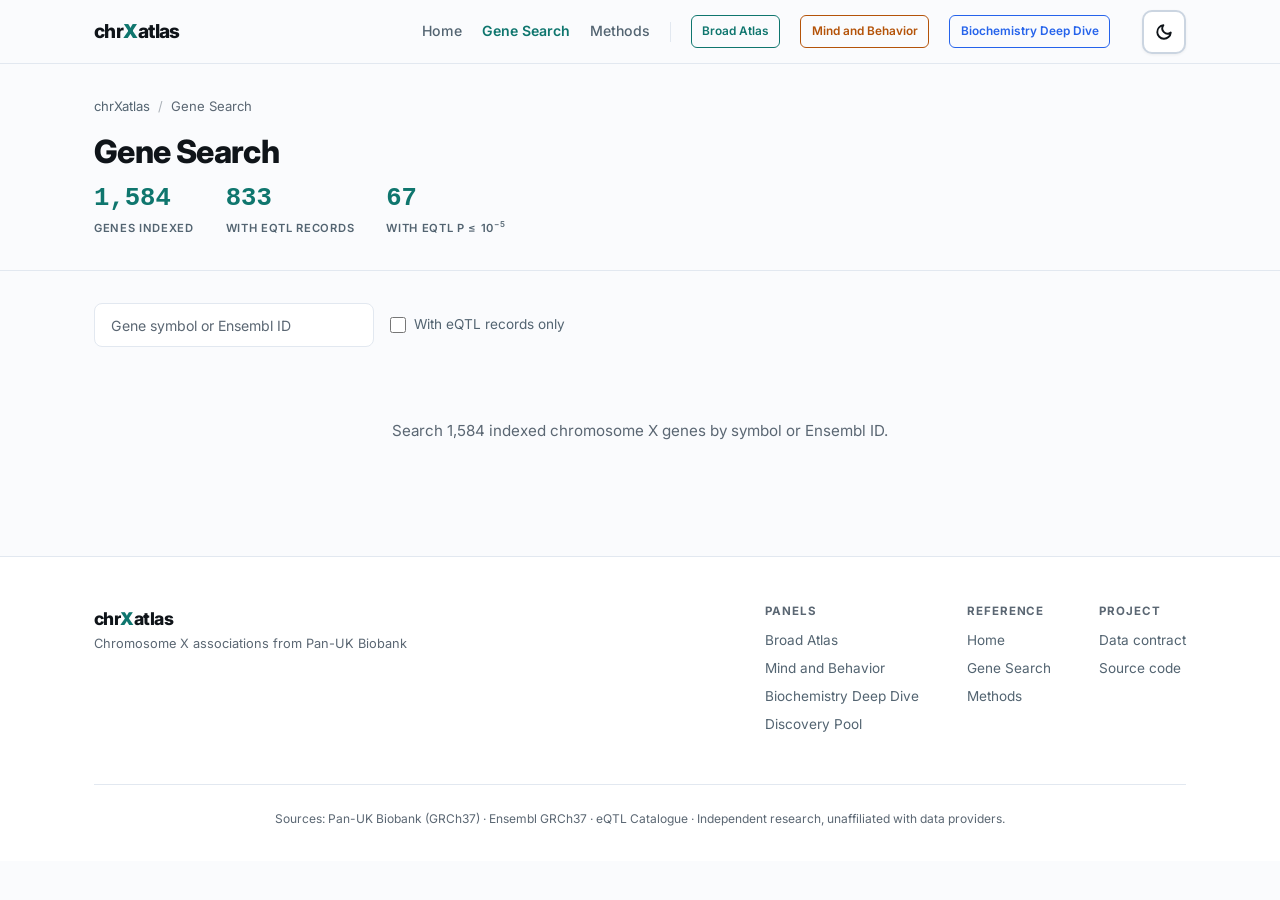
==== commit db7536d6: "Rewrite site copy and tighten layout" ====
--- a/site/gene.html
+++ b/site/gene.html
@@ -6,7 +6,7 @@
   <meta name="color-scheme" content="light dark">
   <meta name="theme-color" content="#fafbfd" media="(prefers-color-scheme: light)">
   <meta name="theme-color" content="#0d1117" media="(prefers-color-scheme: dark)">
-  <meta name="description" content="chrXatlas gene search — find chromosome X eQTL evidence by gene name.">
+  <meta name="description" content="Search chromosome X genes listed in chrXatlas by symbol or Ensembl ID to view associated traits, loci, and eQTL lookups.">
   <title>Gene Search — chrXatlas</title>
   <link rel="icon" type="image/png" href="favicon.png">
   <link rel="preconnect" href="https://fonts.googleapis.com">
@@ -20,13 +20,11 @@
   <header class="header" id="header">
     <div class="container header-inner">
       <a href="index.html" class="logo">chr<span class="logo-x">X</span>atlas</a>
-      <nav class="nav" id="nav">
-        <a href="index.html#panels" class="nav-link">Panels</a>
+      <nav class="nav" id="nav" aria-label="Primary">
+        <a href="index.html" class="nav-link">Home</a>
         <a href="gene.html" aria-current="page" class="nav-link">Gene Search</a>
-        <a href="index.html#results" class="nav-link">Results</a>
         <a href="index.html#methods" class="nav-link">Methods</a>
-        <a href="index.html#about" class="nav-link">About</a>
-        <span class="nav-divider"></span>
+        <span class="nav-divider" aria-hidden="true"></span>
         <a href="panel.html?id=panel_expanded" class="nav-panel-btn" data-panel-accent="teal">Broad Atlas</a>
         <a href="panel.html?id=panel_mind_risk_core" class="nav-panel-btn" data-panel-accent="amber">Mind and Behavior</a>
         <a href="panel.html?id=panel_blood_biochemistry_core" class="nav-panel-btn" data-panel-accent="blue">Biochemistry Deep Dive</a>
@@ -56,28 +54,27 @@
           </div>
           <div class="page-metric">
             <span class="page-metric-value" id="gm-eqtl">&mdash;</span>
-            <span class="page-metric-label">With eQTL hits</span>
+            <span class="page-metric-label">With eQTL records</span>
           </div>
           <div class="page-metric">
             <span class="page-metric-value" id="gm-supported">&mdash;</span>
-            <span class="page-metric-label">With eQTL p ≤ 10⁻⁵</span>
+            <span class="page-metric-label">With eQTL p &le; 10<sup>&minus;5</sup></span>
           </div>
         </div>
       </div>
     </section>
 
-    <section class="gene-search-section" style="padding-top:2rem">
+    <section class="gene-search-section">
       <div class="container">
         <div class="filter-bar">
           <label class="sr-only" for="gene-search">Search genes</label>
           <input type="text" class="search-input gene-search-input" id="gene-search" placeholder="Gene symbol or Ensembl ID" autocomplete="off">
           <label class="filter-toggle">
-            <input type="checkbox" id="eqtl-only-toggle"> eQTL hits only
+            <input type="checkbox" id="eqtl-only-toggle"> With eQTL records only
           </label>
           <span class="result-count" id="gene-result-count" role="status"></span>
         </div>
-        <!-- // copy: phase 2 -->
-        <div id="gene-results"><p role="status">Loading gene index…</p></div>
+        <div id="gene-results"><p class="gene-empty" role="status">Loading gene index&hellip;</p></div>
       </div>
     </section>
   </main>
@@ -86,29 +83,30 @@
     <div class="container footer-inner">
       <div class="footer-brand">
         <span class="logo">chr<span class="logo-x">X</span>atlas</span>
-        <p class="footer-tagline">Chromosome X Evidence Atlas</p>
+        <p class="footer-tagline">Chromosome X associations from Pan-UK Biobank</p>
       </div>
       <div class="footer-nav">
         <div class="footer-col">
-          <h4>Atlas</h4>
-          <a href="index.html#panels">Panels</a>
-          <a href="index.html#results">Results</a>
+          <h4>Panels</h4>
+          <a href="panel.html?id=panel_expanded">Broad Atlas</a>
+          <a href="panel.html?id=panel_mind_risk_core">Mind and Behavior</a>
+          <a href="panel.html?id=panel_blood_biochemistry_core">Biochemistry Deep Dive</a>
           <a href="index.html#discovery">Discovery Pool</a>
         </div>
         <div class="footer-col">
-          <h4>Explore</h4>
+          <h4>Reference</h4>
+          <a href="index.html">Home</a>
           <a href="gene.html">Gene Search</a>
           <a href="index.html#methods">Methods</a>
-          <a href="index.html#about">About</a>
         </div>
         <div class="footer-col">
           <h4>Project</h4>
-          <a href="https://github.com/smkwray/xchratlas/blob/main/docs/FRONTEND_DATA_CONTRACT.md">Data schema</a>
+          <a href="https://github.com/smkwray/xchratlas/blob/main/docs/FRONTEND_DATA_CONTRACT.md">Data contract</a>
           <a href="https://github.com/smkwray/xchratlas">Source code</a>
         </div>
       </div>
       <div class="footer-bottom">
-        <p>Data sources: Pan-UK Biobank &middot; eQTL Catalogue &middot; Ensembl GRCh37</p>
+        <p>Sources: Pan-UK Biobank (GRCh37) &middot; Ensembl GRCh37 &middot; eQTL Catalogue &middot; Independent research, unaffiliated with data providers.</p>
       </div>
     </div>
   </footer>
--- a/site/css/style.css
+++ b/site/css/style.css
@@ -89,6 +89,7 @@
   line-height: 1.6;
   color: var(--text);
   background: var(--bg);
+  overflow-x: clip;
   -webkit-font-smoothing: antialiased;
   -moz-osx-font-smoothing: grayscale;
   transition: background 0.3s, color 0.3s;
@@ -100,24 +101,24 @@
   padding: 0 1.5rem;
 }
 
-section { padding: 5rem 0; }
+section { padding: 3.75rem 0; }
 
 /* ── Typography ────────────────────────────── */
 h1, h2, h3, h4 { line-height: 1.2; letter-spacing: -0.02em; font-weight: 700; }
-h2 { font-size: 2rem; font-weight: 800; }
-h3 { font-size: 1.25rem; }
-p  { line-height: 1.7; }
+h2 { font-size: 1.75rem; font-weight: 800; }
+h3 { font-size: 1.15rem; }
+p  { line-height: 1.65; }
 strong { font-weight: 600; }
-sup { font-size: 0.7em; }
-
-.section-header { text-align: center; margin-bottom: 3rem; }
-.section-header h2 { margin-bottom: 0.75rem; }
+sup, sub { font-size: 0.72em; line-height: 0; }
+
+.section-header { text-align: center; margin-bottom: 2rem; }
+.section-header h2 { margin-bottom: 0.5rem; }
 .section-subtitle {
-  font-size: 1.05rem;
+  font-size: 0.98rem;
   color: var(--text-secondary);
   max-width: 640px;
   margin: 0 auto;
-  line-height: 1.7;
+  line-height: 1.65;
 }
 
 /* ── Header ────────────────────────────────── */
@@ -150,7 +151,8 @@
 }
 .nav {
   display: flex;
-  gap: 1.75rem;
+  align-items: center;
+  gap: 1.25rem;
   margin-left: auto;
 }
 .nav-link {
@@ -158,16 +160,19 @@
   font-weight: 500;
   color: var(--text-secondary);
   transition: color 0.2s;
-}
-.nav-link:hover { color: var(--accent); }
+  white-space: nowrap;
+}
+.nav-link:hover,
+.nav-link[aria-current="page"] { color: var(--accent); }
+.nav-link[aria-current="page"] { font-weight: 600; }
 .header-actions {
   display: flex;
   align-items: center;
-  gap: 0.75rem;
+  gap: 0.5rem;
 }
 .nav-divider { width: 1px; height: 20px; background: var(--border); align-self: center; flex-shrink: 0; }
 .nav-panel-btn {
-  font-size: 0.7rem; font-weight: 600; padding: 0.25rem 0.6rem;
+  font-size: 0.74rem; font-weight: 600; padding: 0.35rem 0.65rem;
   border-radius: 6px; border: 1px solid currentColor;
   transition: all 0.2s; white-space: nowrap;
 }
@@ -175,18 +180,24 @@
 .nav-panel-btn[data-panel-accent="teal"]  { color: #0f766e; }
 .nav-panel-btn[data-panel-accent="amber"] { color: #b45309; }
 .nav-panel-btn[data-panel-accent="blue"]  { color: #2563eb; }
-.nav-panel-btn[data-panel-accent="teal"]:hover  { background: #0f766e; color: #fff; }
-.nav-panel-btn[data-panel-accent="amber"]:hover { background: #b45309; color: #fff; }
-.nav-panel-btn[data-panel-accent="blue"]:hover  { background: #2563eb; color: #fff; }
+.nav-panel-btn[data-panel-accent="teal"]:hover,
+.nav-panel-btn[data-panel-accent="teal"][aria-current="page"]  { background: #0f766e; color: #fff; }
+.nav-panel-btn[data-panel-accent="amber"]:hover,
+.nav-panel-btn[data-panel-accent="amber"][aria-current="page"] { background: #b45309; color: #fff; }
+.nav-panel-btn[data-panel-accent="blue"]:hover,
+.nav-panel-btn[data-panel-accent="blue"][aria-current="page"]  { background: #2563eb; color: #fff; }
 [data-theme="dark"] .nav-panel-btn[data-panel-accent="teal"]  { color: #2dd4bf; }
 [data-theme="dark"] .nav-panel-btn[data-panel-accent="amber"] { color: #fbbf24; }
 [data-theme="dark"] .nav-panel-btn[data-panel-accent="blue"]  { color: #60a5fa; }
-[data-theme="dark"] .nav-panel-btn[data-panel-accent="teal"]:hover  { background: #2dd4bf; color: #0d1117; }
-[data-theme="dark"] .nav-panel-btn[data-panel-accent="amber"]:hover { background: #fbbf24; color: #0d1117; }
-[data-theme="dark"] .nav-panel-btn[data-panel-accent="blue"]:hover  { background: #60a5fa; color: #0d1117; }
+[data-theme="dark"] .nav-panel-btn[data-panel-accent="teal"]:hover,
+[data-theme="dark"] .nav-panel-btn[data-panel-accent="teal"][aria-current="page"]  { background: #2dd4bf; color: #0d1117; }
+[data-theme="dark"] .nav-panel-btn[data-panel-accent="amber"]:hover,
+[data-theme="dark"] .nav-panel-btn[data-panel-accent="amber"][aria-current="page"] { background: #fbbf24; color: #0d1117; }
+[data-theme="dark"] .nav-panel-btn[data-panel-accent="blue"]:hover,
+[data-theme="dark"] .nav-panel-btn[data-panel-accent="blue"][aria-current="page"]  { background: #60a5fa; color: #0d1117; }
 
 .theme-toggle {
-  width: 40px; height: 40px;
+  width: 44px; height: 44px;
   border-radius: 10px;
   display: flex;
   align-items: center;
@@ -206,7 +217,6 @@
 /* ── Hero ──────────────────────────────────── */
 .hero {
   position: relative;
-  min-height: 100vh;
   display: flex;
   align-items: center;
   justify-content: center;
@@ -214,7 +224,7 @@
   background: linear-gradient(145deg, #0c1222 0%, #0f3433 55%, #0c1222 100%);
   color: var(--text-on-dark);
   overflow: hidden;
-  padding: calc(var(--header-height) + 3rem) 1.5rem 7rem;
+  padding: calc(var(--header-height) + 2.75rem) 1.5rem 5.25rem;
 }
 .hero-bg-pattern {
   position: absolute;
@@ -225,91 +235,49 @@
 .hero-bg-pattern::after {
   content: 'X';
   position: absolute;
-  right: -8%;
+  right: -4%;
   top: 50%;
   transform: translateY(-50%);
-  font-size: clamp(22rem, 35vw, 50rem);
+  font-size: clamp(14rem, 24vw, 28rem);
   font-weight: 900;
   font-family: var(--font-sans);
-  opacity: 0.035;
+  opacity: 0.04;
   color: white;
   line-height: 1;
 }
 .hero-content {
   position: relative;
   z-index: 2;
-  max-width: 820px;
-}
-.hero-badge {
+  max-width: 760px;
+}
+.hero-title {
+  font-size: clamp(1.85rem, 3.6vw, 2.85rem);
+  font-weight: 800;
+  line-height: 1.12;
+  letter-spacing: -0.03em;
+  margin-bottom: 1rem;
+}
+.hero-subtitle {
+  font-size: clamp(0.95rem, 1.3vw, 1.08rem);
+  line-height: 1.7;
+  color: rgba(255,255,255,0.84);
+  max-width: 660px;
+  margin: 0 auto;
+}
+.load-error {
   display: inline-block;
-  padding: 0.45rem 1.2rem;
-  font-size: 0.72rem;
-  font-weight: 600;
-  letter-spacing: 0.08em;
-  text-transform: uppercase;
-  border: 1px solid rgba(255,255,255,0.18);
-  border-radius: 100px;
-  color: rgba(255,255,255,0.75);
-  background: rgba(255,255,255,0.05);
-  margin-bottom: 1.75rem;
-}
-.hero-title {
-  font-size: clamp(2.4rem, 5vw, 4.2rem);
-  font-weight: 900;
-  line-height: 1.08;
-  letter-spacing: -0.035em;
-  margin-bottom: 1.5rem;
-}
-.hero-subtitle {
-  font-size: clamp(0.98rem, 1.4vw, 1.15rem);
-  line-height: 1.75;
-  color: rgba(255,255,255,0.65);
-  max-width: 600px;
-  margin: 0 auto 2.25rem;
-}
-.hero-cta {
-  display: inline-flex;
-  align-items: center;
-  gap: 0.5rem;
-  padding: 0.85rem 1.75rem;
-  font-size: 0.95rem;
-  font-weight: 600;
-  color: #0f172a;
-  background: #2dd4bf;
-  border-radius: var(--radius);
-  transition: transform 0.2s, background 0.2s;
-}
-.hero-cta:hover { transform: translateY(-1px); background: #5eead4; }
-.cta-arrow { transition: transform 0.2s; }
-.hero-cta:hover .cta-arrow { transform: translateY(2px); }
-
-.hero-scroll-hint {
-  position: absolute;
-  bottom: 2rem;
-  left: 50%;
-  transform: translateX(-50%);
-  display: flex;
-  flex-direction: column;
-  align-items: center;
-  gap: 0.4rem;
-  color: rgba(255,255,255,0.35);
-  font-size: 0.68rem;
-  letter-spacing: 0.12em;
-  text-transform: uppercase;
-  animation: floatHint 2.5s ease-in-out infinite;
-}
-@keyframes floatHint {
-  0%, 100% { transform: translateX(-50%) translateY(0); }
-  50%      { transform: translateX(-50%) translateY(6px); }
+  margin-top: 0.75rem;
+  color: #fca5a5;
+  font-size: 0.85rem;
 }
 
 /* ── Proof / Metrics ───────────────────────── */
 .proof {
   position: relative;
   z-index: 10;
-  margin-top: -3.5rem;
+  margin-top: -2.75rem;
   padding: 0 1.5rem;
-  margin-bottom: 1rem;
+  margin-bottom: 0.5rem;
 }
 .metrics-grid {
   max-width: 920px;
@@ -323,26 +291,26 @@
   box-shadow: var(--shadow-xl);
 }
 .metric-card {
-  padding: 1.75rem 1rem;
+  padding: 1.35rem 0.85rem;
   text-align: center;
   border-right: 1px solid var(--border);
 }
 .metric-card:last-child { border-right: none; }
 .metric-value {
   font-family: var(--font-mono);
-  font-size: 2.4rem;
+  font-size: 2.1rem;
   font-weight: 800;
   letter-spacing: -0.02em;
   color: var(--accent);
   line-height: 1.1;
-  margin-bottom: 0.4rem;
+  margin-bottom: 0.35rem;
   font-variant-numeric: tabular-nums;
 }
 .metric-label {
   font-size: 0.72rem;
   font-weight: 600;
   text-transform: uppercase;
-  letter-spacing: 0.08em;
+  letter-spacing: 0.06em;
   color: var(--text-secondary);
 }
 .proof-note {
@@ -350,6 +318,7 @@
   text-align: center;
   font-size: 0.82rem;
   color: var(--text-tertiary);
+  line-height: 1.5;
 }
 
 /* ── Panel Cards ───────────────────────────── */
@@ -456,7 +425,10 @@
 }
 .panel-card-cta {
   margin-top: auto;
-  padding-top: 1.25rem;
+  padding-top: 1rem;
+  min-height: 44px;
+  display: inline-flex;
+  align-items: center;
   font-size: 0.88rem;
   font-weight: 600;
   color: var(--panel-accent);
@@ -464,36 +436,14 @@
 }
 .panel-card-cta:hover { opacity: 0.8; }
 
-/* ── Why Section ───────────────────────────── */
-.why-grid {
-  display: grid;
-  grid-template-columns: repeat(auto-fit, minmax(300px, 1fr));
-  gap: 1.5rem;
-}
-.why-card {
-  background: var(--bg-raised);
-  border: 1px solid var(--border);
-  border-radius: var(--radius-lg);
-  padding: 2rem;
-}
-.why-card h3 {
-  font-size: 1.15rem;
-  margin-bottom: 0.75rem;
-  color: var(--accent-text);
-}
-.why-card p {
-  font-size: 0.92rem;
-  color: var(--text-secondary);
-  line-height: 1.7;
-}
-
 /* ── Results Section ───────────────────────── */
 .results-section { background: var(--bg-sunken); }
 
 /* Panel Comparison */
 .panel-comparison,
 .domain-composition,
-.top-traits { margin-bottom: 3rem; }
+.top-traits { margin-bottom: 2.5rem; }
+.top-traits { margin-bottom: 0; }
 .panel-comparison h3,
 .domain-composition h3,
 .top-traits h3 {
@@ -502,9 +452,9 @@
 }
 .domain-subtitle,
 .traits-subtitle {
-  font-size: 0.9rem;
-  color: var(--text-secondary);
-  margin-bottom: 1.5rem;
+  font-size: 0.88rem;
+  color: var(--text-secondary);
+  margin-bottom: 1.25rem;
 }
 
 .comparison-grid {
@@ -522,6 +472,7 @@
   display: flex;
   align-items: center;
   justify-content: space-between;
+  gap: 0.5rem;
   margin-bottom: 1rem;
 }
 .comparison-title { font-weight: 700; font-size: 0.95rem; }
@@ -534,6 +485,7 @@
   border-radius: 100px;
   background: var(--accent-subtle);
   color: var(--accent-text);
+  flex-shrink: 0;
 }
 .comparison-row {
   display: flex;
@@ -542,7 +494,7 @@
   margin-bottom: 0.5rem;
 }
 .comparison-label {
-  width: 55px;
+  width: 102px;
   font-size: 0.75rem;
   color: var(--text-tertiary);
   flex-shrink: 0;
@@ -675,10 +627,12 @@
 }
 .grade-a { background: #dcfce7; color: #166534; }
 .grade-b { background: #fef3c7; color: #92400e; }
-.grade-u { background: #f1f5f9; color: #64748b; }
+.grade-c { background: #e0f2fe; color: #075985; }
+.grade-u { background: #f1f5f9; color: #475569; }
 [data-theme="dark"] .grade-a { background: rgba(34,197,94,0.15); color: #4ade80; }
 [data-theme="dark"] .grade-b { background: rgba(245,158,11,0.15); color: #fbbf24; }
-[data-theme="dark"] .grade-u { background: rgba(100,116,139,0.15); color: #94a3b8; }
+[data-theme="dark"] .grade-c { background: rgba(56,189,248,0.16); color: #7dd3fc; }
+[data-theme="dark"] .grade-u { background: rgba(100,116,139,0.18); color: #cbd5e1; }
 
 .trait-name {
   font-size: 1rem;
@@ -797,14 +751,8 @@
   color: var(--text-secondary);
   font-variant-numeric: tabular-nums;
 }
-.discovery-note {
-  font-size: 0.85rem;
-  color: var(--text-tertiary);
-  line-height: 1.65;
-  font-style: italic;
-}
 .discovery-traits {
-  margin: 1.5rem 0;
+  margin: 1.5rem 0 0;
   display: grid;
   gap: 0.9rem;
 }
@@ -820,8 +768,9 @@
   align-items: center;
   justify-content: space-between;
   gap: 1rem;
+  min-height: 44px;
   cursor: pointer;
-  padding: 1rem 1.1rem;
+  padding: 0.9rem 1.1rem;
 }
 .discovery-drawer-summary::-webkit-details-marker { display: none; }
 .discovery-drawer-summary::marker { content: ''; }
@@ -940,53 +889,49 @@
 }
 
 /* ── Methods Section ───────────────────────── */
+.methods-section { background: var(--bg-sunken); }
 .methods-grid {
   display: grid;
-  grid-template-columns: repeat(auto-fit, minmax(280px, 1fr));
-  gap: 1.5rem;
+  grid-template-columns: repeat(2, 1fr);
+  gap: 1.25rem;
 }
 .method-card {
   background: var(--bg-raised);
   border: 1px solid var(--border);
   border-radius: var(--radius);
-  padding: 1.75rem;
+  padding: 1.5rem;
 }
 .method-card h3 {
-  font-size: 1.05rem;
-  margin-bottom: 0.75rem;
+  font-size: 1.02rem;
+  margin-bottom: 0.6rem;
 }
 .method-card p {
-  font-size: 0.9rem;
-  color: var(--text-secondary);
-  line-height: 1.7;
+  font-size: 0.89rem;
+  color: var(--text-secondary);
+  line-height: 1.65;
 }
 .method-card em { color: var(--text); font-style: italic; }
-
-/* ── About ─────────────────────────────────── */
-.about-section { background: var(--bg-sunken); }
-.about-card {
-  background: var(--bg-raised);
-  border: 1px solid var(--border);
-  border-radius: var(--radius-lg);
-  padding: 2.5rem;
-  max-width: 720px;
-  margin: 0 auto;
-  text-align: center;
-}
-.about-card h2 { margin-bottom: 1rem; }
-.about-card p {
-  font-size: 0.95rem;
-  color: var(--text-secondary);
-  line-height: 1.7;
-  margin-bottom: 0.75rem;
-}
-.about-card p:last-child { margin-bottom: 0; }
-.about-card a {
-  color: var(--accent);
-  text-decoration: underline;
-  text-underline-offset: 2px;
-}
-.about-card a:hover { color: var(--accent-hover); }
+.method-card code {
+  font-family: var(--font-mono);
+  font-size: 0.82em;
+  padding: 0.08rem 0.3rem;
+  border-radius: 4px;
+  background: var(--bg-sunken);
+  color: var(--text);
+}
+.grade-rules {
+  display: grid;
+  grid-template-columns: auto 1fr;
+  gap: 0.45rem 0.65rem;
+  margin-top: 0.75rem;
+  align-items: baseline;
+}
+.grade-rules dt { line-height: 1; }
+.grade-rules dd {
+  font-size: 0.85rem;
+  color: var(--text-secondary);
+  line-height: 1.45;
+}
 
 /* ── Footer ────────────────────────────────── */
 .footer {
@@ -1050,8 +995,7 @@
 /* ── Responsive ────────────────────────────── */
 @media (max-width: 768px) {
   :root { --header-height: 56px; }
-  section { padding: 3.5rem 0; }
-
+  section { padding: 2.75rem 0; }
 }
 @media (max-width: 1080px) {
   .header-actions { margin-left: auto; }
@@ -1059,54 +1003,83 @@
   .nav.open {
     display: flex;
     flex-direction: column;
+    align-items: flex-start;
     position: absolute;
     top: var(--header-height);
     left: 0; right: 0;
     background: var(--bg-raised);
     border-bottom: 1px solid var(--border);
-    padding: 1rem 1.5rem;
-    gap: 0.75rem;
+    padding: 0.75rem 1.5rem 1.25rem;
+    gap: 0.25rem;
     box-shadow: var(--shadow-md);
   }
+  .nav.open .nav-link,
+  .nav.open .nav-panel-btn {
+    min-height: 44px;
+    display: inline-flex;
+    align-items: center;
+  }
   .hamburger { display: flex; min-width: 44px; min-height: 44px; align-items: center; justify-content: center; }
-  .nav-divider { width: 100%; height: 1px; margin: 0.25rem 0; }
-  .nav-panel-btn { align-self: flex-start; font-size: 0.78rem; }
-
+  .nav-divider { width: 100%; height: 1px; margin: 0.35rem 0; }
+  .nav-panel-btn { align-self: flex-start; font-size: 0.82rem; padding: 0.4rem 0.75rem; }
 }
 @media (max-width: 768px) {
-  .hero { min-height: 85vh; padding-bottom: 5rem; }
-  .hero-title { font-size: 2rem; }
+  .container { padding: 0 1rem; }
+  .hero { padding: calc(var(--header-height) + 2rem) 1rem 4.25rem; }
+  .hero-title { font-size: 1.75rem; }
+  .proof { padding: 0 1rem; margin-top: -2.25rem; }
 
   .metrics-grid { grid-template-columns: repeat(2, 1fr); }
-  .metric-card { border-right: none; border-bottom: 1px solid var(--border); }
+  .metric-card { border-right: none; border-bottom: 1px solid var(--border); padding: 1.1rem 0.75rem; }
   .metric-card:nth-child(odd) { border-right: 1px solid var(--border); }
   .metric-card:nth-last-child(-n+2) { border-bottom: none; }
-  .metric-value { font-size: 1.8rem; }
+  .metric-value { font-size: 1.65rem; }
 
   .panels-grid { grid-template-columns: 1fr; }
-  .why-grid { grid-template-columns: 1fr; }
   .comparison-grid { grid-template-columns: 1fr; }
   .methods-grid { grid-template-columns: 1fr; }
 
-  .domain-name { width: 100px; font-size: 0.72rem; white-space: normal; overflow-wrap: anywhere; }
-
   .footer-inner { grid-template-columns: 1fr; }
   .footer-nav { justify-content: flex-start; flex-wrap: wrap; gap: 2rem; }
 }
 
+@media (max-width: 600px) {
+  .domain-bar {
+    display: grid;
+    grid-template-columns: 1fr auto;
+    grid-template-areas:
+      "name count"
+      "track track";
+    gap: 0.25rem 0.5rem;
+    margin-bottom: 0.65rem;
+  }
+  .domain-name {
+    grid-area: name;
+    width: auto;
+    text-align: left;
+    font-size: 0.8rem;
+    white-space: normal;
+    overflow: visible;
+    text-overflow: unset;
+  }
+  .domain-trait-count {
+    grid-area: count;
+    width: auto;
+    text-align: right;
+  }
+  .domain-bar-track { grid-area: track; }
+}
+
 @media (max-width: 480px) {
-  .hero-title { font-size: 1.7rem; }
+  .hero-title { font-size: 1.55rem; }
   .hero-subtitle { font-size: 0.9rem; }
-  .metric-value { font-size: 1.5rem; }
+  .metric-value { font-size: 1.45rem; }
   .panel-card-stats { gap: 1rem; }
-  .discovery-stats { grid-template-columns: repeat(2, 1fr); }
-  .discovery-trait-row {
-    flex-direction: column;
-  }
-  .discovery-trait-side {
-    max-width: none;
-    text-align: left;
-  }
+  .comparison-label { width: 92px; }
+  .discovery-card { padding: 1.25rem; }
+  .discovery-stats { grid-template-columns: repeat(2, 1fr); gap: 1rem; }
+  .discovery-trait-row { flex-direction: column; }
+  .discovery-trait-side { max-width: none; text-align: left; }
 }
 
 /* ============================================================
@@ -1158,23 +1131,32 @@
 .page-metric-label { font-size: 0.7rem; font-weight: 600; text-transform: uppercase; letter-spacing: 0.06em; color: var(--text-secondary); }
 
 /* ── Filter Bar ────────────────────────────── */
+.panel-content,
+.gene-search-section { padding: 2rem 0 4rem; }
 .filter-bar { display: flex; align-items: center; gap: 1rem; margin-bottom: 1.5rem; flex-wrap: wrap; }
-.filter-bar .search-input { max-width: 280px; padding: 0.6rem 1rem; font-size: 0.88rem; }
-.filter-toggle { display: flex; align-items: center; gap: 0.4rem; font-size: 0.82rem; color: var(--text-secondary); cursor: pointer; white-space: nowrap; }
-.filter-toggle input { accent-color: var(--accent); }
+.filter-bar .search-input { max-width: 280px; min-height: 44px; padding: 0.6rem 1rem; font-size: 0.88rem; }
+.filter-toggle { display: inline-flex; align-items: center; gap: 0.5rem; min-height: 44px; font-size: 0.85rem; color: var(--text-secondary); cursor: pointer; white-space: nowrap; }
+.filter-toggle input { width: 16px; height: 16px; accent-color: var(--accent); }
 .result-count { font-size: 0.8rem; color: var(--text-tertiary); margin-left: auto; }
-.domain-filters { display: flex; gap: 0.35rem; flex-wrap: wrap; margin-bottom: 1rem; }
+.domain-filters { display: flex; gap: 0.4rem; flex-wrap: wrap; margin-bottom: 1rem; }
 .filter-chip {
-  padding: 0.3rem 0.7rem; font-size: 0.72rem; font-weight: 500;
+  min-height: 36px;
+  padding: 0.35rem 0.75rem; font-size: 0.76rem; font-weight: 500;
   border-radius: 100px; background: var(--bg-sunken); color: var(--text-secondary);
   border: 1px solid transparent; cursor: pointer; transition: all 0.15s; white-space: nowrap;
 }
 .filter-chip:hover { border-color: var(--border-strong); }
 .filter-chip.active { background: var(--accent-subtle); color: var(--accent-text); border-color: var(--accent); }
-.chip-count { font-family: var(--font-mono); font-size: 0.65rem; margin-left: 0.15rem; }
+.chip-count { font-family: var(--font-mono); font-size: 0.68rem; margin-left: 0.15rem; }
 
 /* ── Data Table ────────────────────────────── */
-.data-table-wrap { overflow-x: auto; border: 1px solid var(--border); border-radius: var(--radius); background: var(--bg-raised); }
+.data-table-wrap {
+  overflow-x: auto;
+  -webkit-overflow-scrolling: touch;
+  border: 1px solid var(--border);
+  border-radius: var(--radius);
+  background: var(--bg-raised);
+}
 .data-table { width: 100%; border-collapse: collapse; font-size: 0.88rem; }
 .data-table th {
   text-align: left; padding: 0.75rem; font-size: 0.72rem; font-weight: 700;
@@ -1203,10 +1185,12 @@
 
 /* ── Trait Detail ──────────────────────────── */
 .trait-hero-header { display: flex; align-items: center; gap: 0.75rem; flex-wrap: wrap; margin-bottom: 0.75rem; }
-.trait-detail-score { display: flex; align-items: center; gap: 0.75rem; margin-bottom: 1.5rem; }
-.trait-detail-score-bar { flex: 1; max-width: 200px; height: 8px; background: var(--bg-sunken); border-radius: 4px; overflow: hidden; }
+.trait-detail-score { display: flex; align-items: center; gap: 0.75rem; margin-bottom: 1.5rem; flex-wrap: wrap; }
+.trait-detail-score-bar { flex: 1; min-width: 120px; max-width: 200px; height: 8px; background: var(--bg-sunken); border-radius: 4px; overflow: hidden; }
 .trait-detail-score-fill { height: 100%; background: var(--accent); border-radius: 4px; }
 .trait-detail-score-val { font-family: var(--font-mono); font-size: 2rem; font-weight: 800; color: var(--accent); font-variant-numeric: tabular-nums; }
+.trait-score-caption { font-size: 0.8rem; color: var(--text-tertiary); }
+.pval-bound { text-decoration: underline dotted; text-underline-offset: 2px; cursor: help; }
 .trait-stats-row { display: flex; gap: 2rem; flex-wrap: wrap; }
 .trait-stat { display: flex; flex-direction: column; }
 .trait-stat-value { font-family: var(--font-mono); font-size: 1.2rem; font-weight: 700; color: var(--text); font-variant-numeric: tabular-nums; }
@@ -1227,7 +1211,8 @@
 .locus-card[open] { box-shadow: var(--shadow-sm); }
 .locus-summary {
   display: flex; justify-content: space-between; align-items: center;
-  padding: 0.85rem 1rem; cursor: pointer; list-style: none; gap: 1rem; flex-wrap: wrap;
+  min-height: 44px;
+  padding: 0.85rem 1rem; cursor: pointer; list-style: none; gap: 0.75rem 1rem; flex-wrap: wrap;
 }
 .locus-summary::-webkit-details-marker { display: none; }
 .locus-summary::marker { content: ''; }
@@ -1238,7 +1223,7 @@
 .region-par { background: #fef3c7; color: #92400e; }
 [data-theme="dark"] .region-par { background: rgba(245,158,11,0.15); color: #fbbf24; }
 .locus-position { font-family: var(--font-mono); font-size: 0.82rem; color: var(--text-secondary); font-variant-numeric: tabular-nums; }
-.locus-lead-variant { font-family: var(--font-mono); font-size: 0.82rem; font-weight: 600; color: var(--text); }
+.locus-lead-variant { font-family: var(--font-mono); font-size: 0.82rem; font-weight: 600; color: var(--text); overflow-wrap: anywhere; }
 .locus-summary-stats { display: flex; align-items: center; gap: 0.75rem; font-size: 0.78rem; flex-wrap: wrap; }
 .locus-pval { font-family: var(--font-mono); color: var(--text-secondary); }
 .locus-top-gene { font-family: var(--font-mono); font-weight: 600; color: var(--accent); }
@@ -1249,7 +1234,9 @@
 [data-theme="dark"] .eqtl-yes { background: rgba(34,197,94,0.15); color: #4ade80; }
 [data-theme="dark"] .eqtl-mid { background: rgba(245,158,11,0.16); color: #fbbf24; }
 .locus-gene-count { color: var(--text-tertiary); font-size: 0.72rem; }
-.locus-body { padding: 0 1rem 1rem; overflow-x: auto; }
+.locus-body { padding: 0 1rem 1rem; overflow-x: auto; -webkit-overflow-scrolling: touch; }
+.locus-meta-note { font-size: 0.82rem; color: var(--text-secondary); margin: 0.35rem 0 0.75rem; line-height: 1.5; }
+.locus-meta-note code { font-family: var(--font-mono); font-size: 0.78rem; padding: 0.08rem 0.3rem; border-radius: 4px; background: var(--bg-sunken); color: var(--text); }
 
 /* ── Candidate Gene Table ──────────────────── */
 .candidate-table { width: 100%; border-collapse: collapse; font-size: 0.82rem; }
@@ -1263,6 +1250,8 @@
 .candidate-table .gene-supported { background: rgba(34,197,94,0.04); }
 [data-theme="dark"] .candidate-table .gene-supported { background: rgba(34,197,94,0.06); }
 .gene-name { font-family: var(--font-mono); font-weight: 600; }
+.gene-name-link { color: var(--accent-text); text-decoration: underline; text-underline-offset: 0.15em; }
+.gene-name-link:hover { color: var(--accent); }
 .gene-role-badge {
   font-size: 0.68rem;
   padding: 0.1rem 0.35rem;
@@ -1311,6 +1300,8 @@
 [data-theme="dark"] .support-status-badge.support-mid { background: rgba(245,158,11,0.16); color: #fbbf24; }
 
 .support-body { padding: 1.25rem 1.5rem; }
+.support-assess { font-size: 0.88rem; color: var(--text-secondary); margin: 0 0 1rem; line-height: 1.5; }
+.support-assess:last-child { margin-bottom: 0; }
 .support-facts {
   display: flex; gap: 2rem; flex-wrap: wrap;
   margin-bottom: 1.25rem; padding-bottom: 1.25rem; border-bottom: 1px solid var(--border);
@@ -1326,6 +1317,7 @@
 }
 
 .support-loci { margin-bottom: 1.25rem; }
+.support-loci:last-child { margin-bottom: 0; }
 .support-loci h4 { font-size: 0.82rem; font-weight: 700; margin-bottom: 0.6rem; color: var(--text-secondary); }
 .support-locus-row {
   display: flex; align-items: center; gap: 0.75rem; flex-wrap: wrap;
@@ -1371,6 +1363,7 @@
   .page-metric-value { font-size: 1.3rem; }
   .filter-bar { flex-direction: column; align-items: stretch; }
   .filter-bar .search-input { max-width: 100%; }
+  .filter-chip { min-height: 44px; padding: 0.5rem 0.85rem; }
   .result-count { margin-left: 0; }
   .locus-summary { flex-direction: column; align-items: flex-start; }
   .trait-detail-score-val { font-size: 1.5rem; }
@@ -1383,6 +1376,7 @@
   text-align: center; padding: 3rem 1rem;
   color: var(--text-tertiary); font-size: 0.95rem;
 }
+.gene-empty a { color: var(--accent); text-decoration: underline; text-underline-offset: 2px; }
 .gene-card {
   background: var(--bg-raised); border: 1px solid var(--border);
   border-radius: var(--radius-lg); overflow: hidden;
@@ -1402,11 +1396,12 @@
 }
 .gene-card-id {
   font-family: var(--font-mono); font-size: 0.72rem; color: var(--text-tertiary);
-}
-.gene-card-summary { display: flex; gap: 0.6rem; align-items: center; flex-wrap: wrap; }
+  overflow-wrap: anywhere;
+}
+.gene-card-summary { display: flex; gap: 0.5rem; align-items: center; flex-wrap: wrap; }
 .gene-card-fact {
   font-size: 0.72rem; font-weight: 600; letter-spacing: 0.04em;
-  text-transform: uppercase; padding: 0.18rem 0.45rem;
+  text-transform: uppercase; padding: 0.18rem 0.5rem;
   border-radius: 999px; background: var(--bg-sunken); color: var(--text-secondary);
 }
 .gene-highlight {
@@ -1418,7 +1413,7 @@
 }
 .biotype-protein { background: var(--accent-subtle); color: var(--accent-text); }
 .biotype-other { background: var(--bg-sunken); color: var(--text-secondary); }
-.gene-card-traits { overflow-x: auto; }
+.gene-card-traits { overflow-x: auto; -webkit-overflow-scrolling: touch; }
 .gene-trait-table { width: 100%; border-collapse: collapse; font-size: 0.85rem; }
 .gene-trait-table th {
   text-align: left; padding: 0.55rem 0.75rem;
@@ -1428,14 +1423,15 @@
 }
 .gene-trait-table td { padding: 0.5rem 0.75rem; border-bottom: 1px solid var(--border); vertical-align: middle; }
 .gene-trait-table tbody tr:last-child td { border-bottom: none; }
-.gene-trait-row { cursor: pointer; transition: background 0.15s; }
+.gene-trait-row { transition: background 0.15s; }
 .gene-trait-row:hover { background: var(--accent-subtle); }
 .gene-trait-name { font-weight: 600; min-width: 180px; }
 .gene-trait-panel { font-size: 0.78rem; color: var(--text-secondary); white-space: nowrap; }
-.gene-overflow-cell { text-align: center; padding: 0.6rem; }
+.gene-role-sub { font-size: 0.72rem; color: var(--text-tertiary); margin-top: 0.2rem; }
+.gene-overflow-cell { text-align: center; padding: 0.5rem; }
 .gene-show-more {
   font-size: 0.82rem; font-weight: 600; color: var(--accent);
-  background: none; border: none; cursor: pointer; padding: 0.3rem 0.8rem;
+  background: none; border: none; cursor: pointer; min-height: 44px; padding: 0.5rem 1rem;
   border-radius: var(--radius); transition: background 0.15s;
 }
 .gene-show-more:hover { background: var(--accent-subtle); }
@@ -1446,13 +1442,24 @@
   .gene-card-name { font-size: 1rem; }
   .gene-trait-table { font-size: 0.78rem; }
   .gene-trait-table th,
-  .gene-trait-table td { padding: 0.4rem 0.5rem; }
+  .gene-trait-table td { padding: 0.45rem 0.5rem; }
+}
+
+/* ── Reduced Motion ────────────────────────── */
+@media (prefers-reduced-motion: reduce) {
+  html { scroll-behavior: auto; }
+  *, *::before, *::after {
+    animation-duration: 0.01ms !important;
+    animation-iteration-count: 1 !important;
+    transition-duration: 0.01ms !important;
+  }
+  .animate-on-scroll { opacity: 1; transform: none; }
 }
 
 /* ── Print ─────────────────────────────────── */
 @media print {
-  .header, .footer, .hero-scroll-hint, .theme-toggle, .hamburger { display: none; }
-  .hero { min-height: auto; padding: 2rem; }
+  .header, .footer, .theme-toggle, .hamburger { display: none; }
+  .hero { padding: 2rem; }
   section { padding: 1.5rem 0; break-inside: avoid; }
   .animate-on-scroll { opacity: 1; transform: none; }
 }
@@ -1465,5 +1472,9 @@
   white-space: nowrap;
 }
 :focus-visible { outline: 3px solid var(--accent); outline-offset: 2px; }
-.data-table th button { color: inherit; text-transform: inherit; letter-spacing: inherit; }
+.data-table th button {
+  color: inherit; text-transform: inherit; letter-spacing: inherit;
+  min-height: 40px; padding: 0.25rem 0; display: inline-flex; align-items: center; gap: 0.2rem;
+}
 .trait-table-name, .gene-trait-name a, .panel-trait-name, .trait-name a { text-decoration: underline; text-underline-offset: 0.15em; }
+.table-empty a { color: var(--accent); text-decoration: underline; text-underline-offset: 2px; }
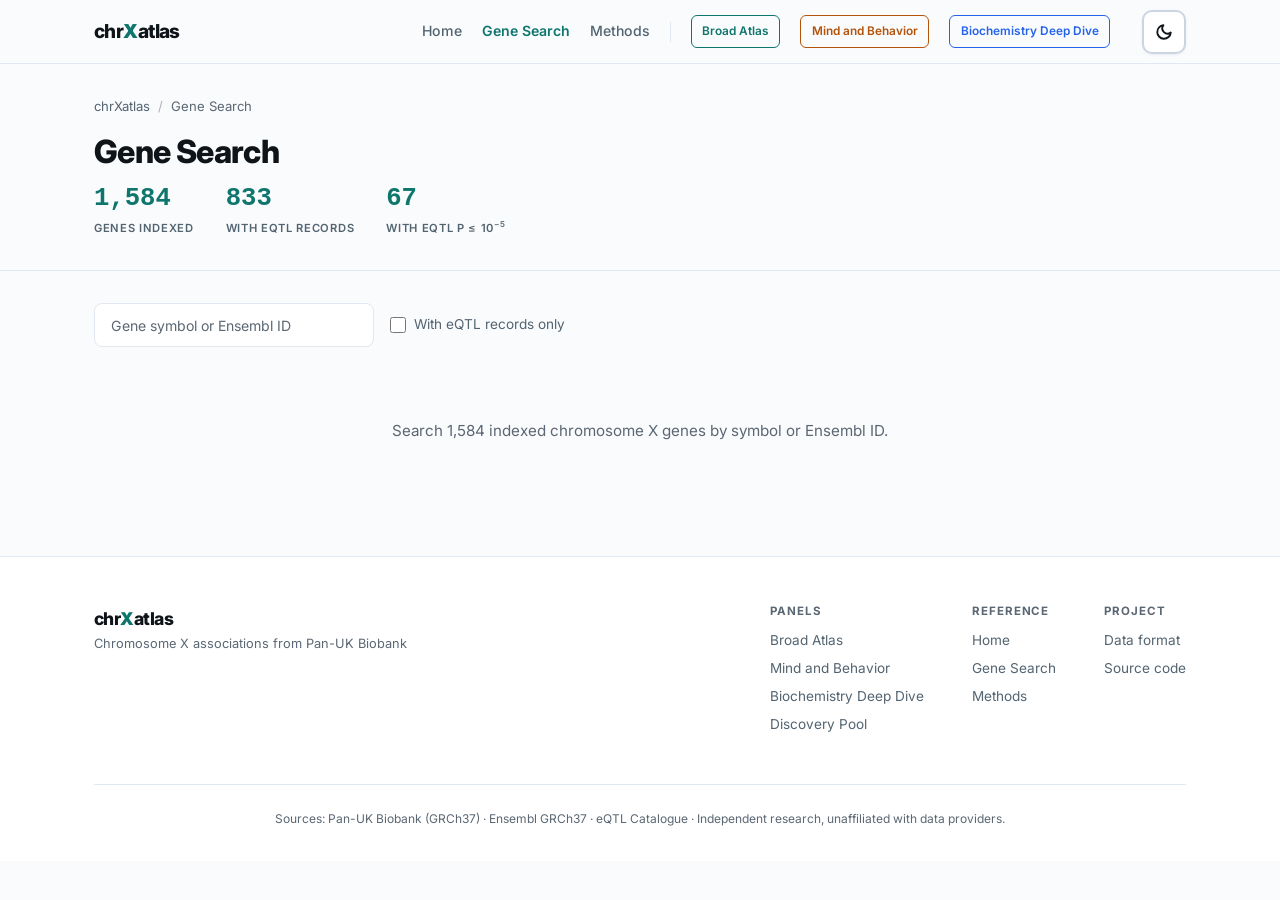
==== commit ed9c6307: "Rename footer data link" ====
--- a/site/gene.html
+++ b/site/gene.html
@@ -101,7 +101,7 @@
         </div>
         <div class="footer-col">
           <h4>Project</h4>
-          <a href="https://github.com/smkwray/xchratlas/blob/main/docs/FRONTEND_DATA_CONTRACT.md">Data contract</a>
+          <a href="https://github.com/smkwray/xchratlas/blob/main/docs/FRONTEND_DATA_CONTRACT.md">Data format</a>
           <a href="https://github.com/smkwray/xchratlas">Source code</a>
         </div>
       </div>
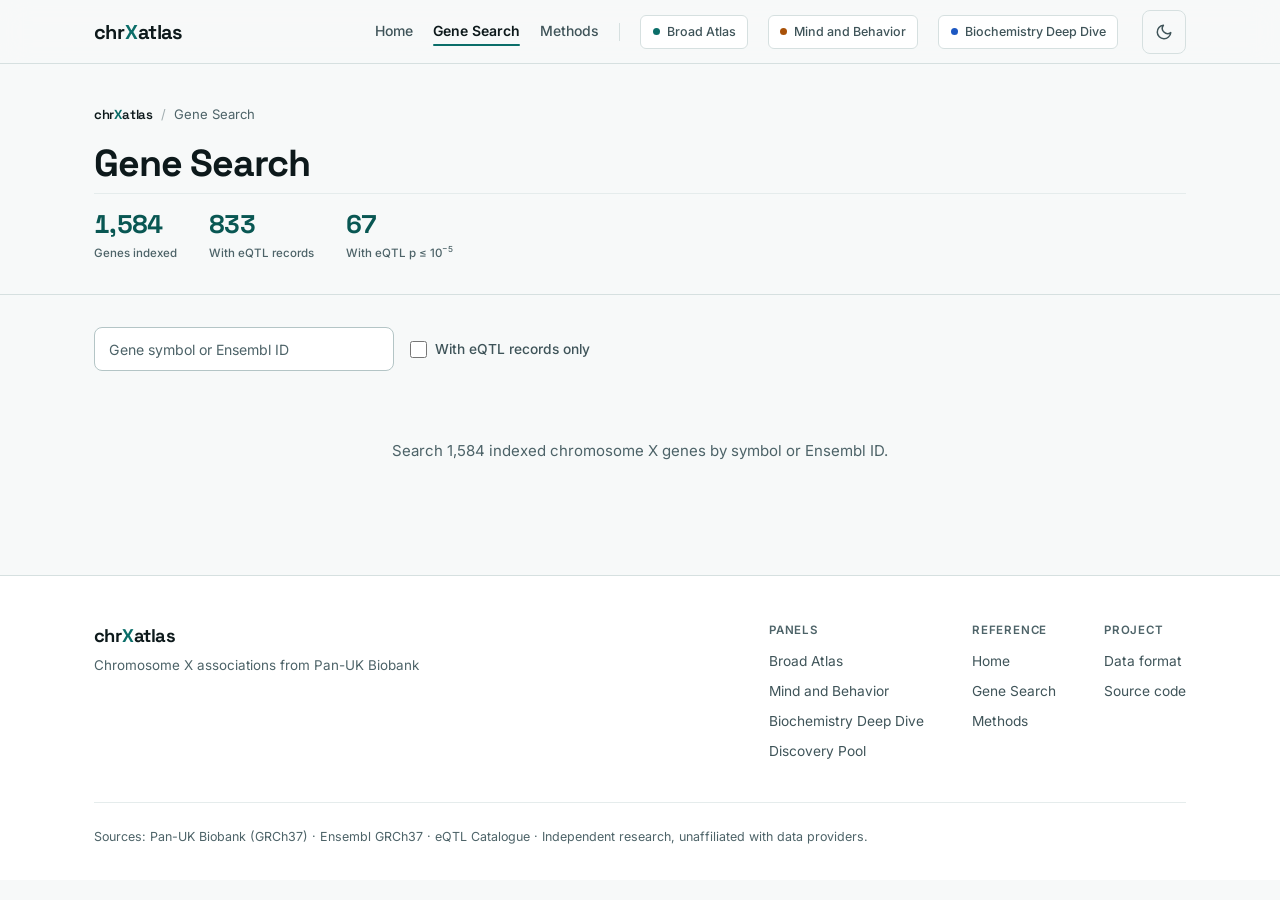
==== commit 8abc9d9b: "Refine visual design" ====
--- a/site/gene.html
+++ b/site/gene.html
@@ -4,14 +4,14 @@
   <meta charset="UTF-8">
   <meta name="viewport" content="width=device-width, initial-scale=1.0">
   <meta name="color-scheme" content="light dark">
-  <meta name="theme-color" content="#fafbfd" media="(prefers-color-scheme: light)">
-  <meta name="theme-color" content="#0d1117" media="(prefers-color-scheme: dark)">
+  <meta name="theme-color" content="#f7f9f9" media="(prefers-color-scheme: light)">
+  <meta name="theme-color" content="#091012" media="(prefers-color-scheme: dark)">
   <meta name="description" content="Search chromosome X genes listed in chrXatlas by symbol or Ensembl ID to view associated traits, loci, and eQTL lookups.">
   <title>Gene Search — chrXatlas</title>
   <link rel="icon" type="image/png" href="favicon.png">
   <link rel="preconnect" href="https://fonts.googleapis.com">
   <link rel="preconnect" href="https://fonts.gstatic.com" crossorigin>
-  <link href="https://fonts.googleapis.com/css2?family=Inter:wght@400;500;600;700;800;900&display=swap" rel="stylesheet">
+  <link href="https://fonts.googleapis.com/css2?family=Inter:wght@400;500;600;700&family=JetBrains+Mono:wght@400;500;600;700&family=Space+Grotesk:wght@500;600;700&display=swap" rel="stylesheet">
   <link rel="stylesheet" href="css/style.css">
   <script src="js/theme.js"></script>
 </head>
@@ -19,7 +19,7 @@
 
   <header class="header" id="header">
     <div class="container header-inner">
-      <a href="index.html" class="logo">chr<span class="logo-x">X</span>atlas</a>
+      <a href="index.html" class="logo"><span class="wordmark">chr<span class="wordmark-x">X</span>atlas</span></a>
       <nav class="nav" id="nav" aria-label="Primary">
         <a href="index.html" class="nav-link">Home</a>
         <a href="gene.html" aria-current="page" class="nav-link">Gene Search</a>
@@ -42,7 +42,7 @@
     <section class="page-hero">
       <div class="container">
         <div class="breadcrumb">
-          <a href="index.html">chrXatlas</a>
+          <a href="index.html"><span class="wordmark">chr<span class="wordmark-x">X</span>atlas</span></a>
           <span class="breadcrumb-sep">/</span>
           <span>Gene Search</span>
         </div>
@@ -82,7 +82,7 @@
   <footer class="footer">
     <div class="container footer-inner">
       <div class="footer-brand">
-        <span class="logo">chr<span class="logo-x">X</span>atlas</span>
+        <span class="logo"><span class="wordmark">chr<span class="wordmark-x">X</span>atlas</span></span>
         <p class="footer-tagline">Chromosome X associations from Pan-UK Biobank</p>
       </div>
       <div class="footer-nav">
--- a/site/css/style.css
+++ b/site/css/style.css
@@ -1,6 +1,6 @@
 /* ============================================================
    chrXatlas — Chromosome X Evidence Atlas
-   Design system + full page styles
+   Design tokens, typography, and component styles
    ============================================================ */
 
 /* ── Reset ─────────────────────────────────── */
@@ -12,75 +12,206 @@
 
 /* ── Design Tokens — Light ─────────────────── */
 :root {
-  --font-sans: 'Inter', -apple-system, BlinkMacSystemFont, 'Segoe UI', Roboto, 'Helvetica Neue', sans-serif;
-  --font-mono: 'SF Mono', 'Fira Code', 'Fira Mono', 'Roboto Mono', 'Courier New', monospace;
+  --font-display: 'Space Grotesk', 'Inter', -apple-system, BlinkMacSystemFont, 'Segoe UI', Roboto, sans-serif;
+  --font-sans:    'Inter', -apple-system, BlinkMacSystemFont, 'Segoe UI', Roboto, 'Helvetica Neue', sans-serif;
+  --font-mono:    'JetBrains Mono', ui-monospace, 'SF Mono', Menlo, Consolas, monospace;
 
   --header-height: 64px;
 
-  --bg:           #fafbfd;
-  --bg-raised:    #ffffff;
-  --bg-sunken:    #f1f4f8;
-  --header-bg:    rgba(250, 251, 253, 0.92);
-
-  --text:          #0f1419;
-  --text-secondary:#536471;
-  --text-tertiary: #5b6773;
-  --text-on-dark:  #f0f6fc;
-
-  --accent:        #0f766e;
-  --accent-hover:  #0f766e;
-  --accent-subtle: #f0fdfa;
-  --accent-text:   #115e59;
-
-  --border:        #e2e8f0;
-  --border-strong: #cbd5e1;
-
-  --shadow-sm:  0 1px 3px rgba(0,0,0,0.06);
-  --shadow-md:  0 4px 12px rgba(0,0,0,0.08);
-  --shadow-lg:  0 10px 30px rgba(0,0,0,0.10);
-  --shadow-xl:  0 20px 50px rgba(0,0,0,0.12);
-
-  --radius:    8px;
-  --radius-lg: 14px;
+  /* Spacing scale */
+  --space-1: 0.25rem;
+  --space-2: 0.5rem;
+  --space-3: 0.75rem;
+  --space-4: 1rem;
+  --space-5: 1.25rem;
+  --space-6: 1.5rem;
+  --space-8: 2rem;
+  --space-10: 2.5rem;
+  --space-12: 3rem;
+  --space-16: 4rem;
+
+  /* Radii */
+  --radius-xs:   4px;
+  --radius-sm:   6px;
+  --radius:      8px;
+  --radius-lg:   12px;
+  --radius-pill: 999px;
+
+  /* Surfaces (mineral alabaster tinted subtly toward spruce teal) */
+  --bg:        #f7f9f9;
+  --bg-raised: #ffffff;
+  --bg-sunken: #edf2f2;
+  --bg-hover:  #e5eeee;
+  --header-bg: rgba(247, 249, 249, 0.88);
+  --track-bg:  #e4ecec;
+  --gridline:  rgba(13, 25, 27, 0.08);
+
+  /* Ink */
+  --text:           #0d191b;
+  --text-secondary: #3f5459;
+  --text-tertiary:  #4d6368;
+
+  /* Primary accent (deep genomics teal) */
+  --accent:          #0b6e69;
+  --accent-hover:    #085652;
+  --accent-subtle:   #e3f3f1;
+  --accent-muted:    rgba(11, 110, 105, 0.16);
+  --accent-text:     #095753;
+  --accent-contrast: #ffffff;
+
+  /* Hairlines */
+  --border:        #d6e0e0;
+  --border-subtle: #e5ecec;
+  --border-strong: #b4c5c6;
+
+  /* Ideogram cytobands */
+  --ideogram-par:    #b45d0e;
+  --ideogram-band-a: #0b6e69;
+  --ideogram-band-b: #4e7e7d;
+  --ideogram-band-c: #98b4b4;
+  --ideogram-cen:    #0d191b;
+
+  /* Semantic status & coverage grades */
+  --status-yes-bg:     #e3f5ea;
+  --status-yes-text:   #145c34;
+  --status-yes-border: #1a7a45;
+  --status-yes-row:    rgba(20, 122, 69, 0.055);
+
+  --status-mid-bg:     #fcf1df;
+  --status-mid-text:   #854308;
+  --status-mid-border: #b8620c;
+  --status-mid-row:    rgba(184, 98, 12, 0.06);
+
+  --status-no-bg:      #faeaea;
+  --status-no-text:    #8e2323;
+  --status-no-border:  #c53b3b;
+
+  --grade-c-bg:        #e4f1fa;
+  --grade-c-text:      #0f4f75;
+  --grade-u-bg:        #e9eff0;
+  --grade-u-text:      #3f5459;
+
+  --error-text:        #9f2222;
+
+  /* Elevation (used only for floating overlays/popovers) */
+  --shadow-sm: 0 2px 8px rgba(13, 25, 27, 0.06);
+  --shadow-md: 0 10px 28px rgba(13, 25, 27, 0.10);
+
+  /* Default panel accent */
+  --panel-accent:          var(--accent);
+  --panel-accent-text:     var(--accent-text);
+  --panel-accent-subtle:   var(--accent-subtle);
+  --panel-accent-contrast: var(--accent-contrast);
 
   color-scheme: light dark;
 }
 
 /* ── Design Tokens — Dark ──────────────────── */
 [data-theme="dark"] {
-  --bg:           #0d1117;
-  --bg-raised:    #161b22;
-  --bg-sunken:    #010409;
-  --header-bg:    rgba(13, 17, 23, 0.92);
-
-  --text:          #e6edf3;
-  --text-secondary:#8b949e;
-  --text-tertiary: #9aa4af;
-
-  --accent:        #2dd4bf;
-  --accent-hover:  #5eead4;
-  --accent-subtle: rgba(45, 212, 191, 0.08);
-  --accent-text:   #5eead4;
-
-  --border:        #30363d;
-  --border-strong: #484f58;
-
-  --shadow-sm:  0 1px 3px rgba(0,0,0,0.25);
-  --shadow-md:  0 4px 12px rgba(0,0,0,0.35);
-  --shadow-lg:  0 10px 30px rgba(0,0,0,0.45);
-  --shadow-xl:  0 20px 50px rgba(0,0,0,0.55);
-}
-
-/* Panel accent overrides */
-[data-panel-accent="teal"]  { --panel-accent: #0f766e; --panel-accent-subtle: #f0fdfa; }
-[data-panel-accent="amber"] { --panel-accent: #b45309; --panel-accent-subtle: #fffbeb; }
-[data-panel-accent="blue"]  { --panel-accent: #2563eb; --panel-accent-subtle: #eff6ff; }
-[data-panel-accent="slate"] { --panel-accent: #64748b; --panel-accent-subtle: #f8fafc; }
-
-[data-theme="dark"] [data-panel-accent="teal"]  { --panel-accent: #2dd4bf; --panel-accent-subtle: rgba(45,212,191,0.08); }
-[data-theme="dark"] [data-panel-accent="amber"] { --panel-accent: #fbbf24; --panel-accent-subtle: rgba(251,191,36,0.08); }
-[data-theme="dark"] [data-panel-accent="blue"]  { --panel-accent: #60a5fa; --panel-accent-subtle: rgba(96,165,250,0.08); }
-[data-theme="dark"] [data-panel-accent="slate"] { --panel-accent: #94a3b8; --panel-accent-subtle: rgba(148,163,184,0.08); }
+  --bg:        #091012;
+  --bg-raised: #101a1d;
+  --bg-sunken: #0d1518;
+  --bg-hover:  #162428;
+  --header-bg: rgba(9, 16, 18, 0.88);
+  --track-bg:  #18262a;
+  --gridline:  rgba(235, 242, 242, 0.08);
+
+  --text:           #ebf2f2;
+  --text-secondary: #9cb0b3;
+  --text-tertiary:  #849a9e;
+
+  --accent:          #2dd4bf;
+  --accent-hover:    #5eead4;
+  --accent-subtle:   rgba(45, 212, 191, 0.11);
+  --accent-muted:    rgba(45, 212, 191, 0.24);
+  --accent-text:     #5eead4;
+  --accent-contrast: #071213;
+
+  --border:        #1f3034;
+  --border-subtle: #182529;
+  --border-strong: #32484e;
+
+  --ideogram-par:    #f5b041;
+  --ideogram-band-a: #2dd4bf;
+  --ideogram-band-b: #1e7f76;
+  --ideogram-band-c: #324f54;
+  --ideogram-cen:    #9cb0b3;
+
+  --status-yes-bg:     rgba(52, 211, 153, 0.14);
+  --status-yes-text:   #6ee7b7;
+  --status-yes-border: #34d399;
+  --status-yes-row:    rgba(52, 211, 153, 0.07);
+
+  --status-mid-bg:     rgba(251, 191, 36, 0.14);
+  --status-mid-text:   #fcd34d;
+  --status-mid-border: #f5b041;
+  --status-mid-row:    rgba(251, 191, 36, 0.08);
+
+  --status-no-bg:      rgba(248, 113, 113, 0.14);
+  --status-no-text:    #fca5a5;
+  --status-no-border:  #f87171;
+
+  --grade-c-bg:        rgba(56, 189, 248, 0.15);
+  --grade-c-text:      #7dd3fc;
+  --grade-u-bg:        rgba(148, 169, 174, 0.16);
+  --grade-u-text:      #c2d1d4;
+
+  --error-text:        #fca5a5;
+
+  --shadow-sm: 0 2px 10px rgba(0, 0, 0, 0.35);
+  --shadow-md: 0 12px 32px rgba(0, 0, 0, 0.50);
+}
+
+/* ── Panel Accent Tokens ───────────────────── */
+[data-panel-accent="teal"] {
+  --panel-accent:          #0b6e69;
+  --panel-accent-text:     #095753;
+  --panel-accent-subtle:   #e3f3f1;
+  --panel-accent-contrast: #ffffff;
+}
+[data-panel-accent="amber"] {
+  --panel-accent:          #a85108;
+  --panel-accent-text:     #8c4106;
+  --panel-accent-subtle:   #fdf3e7;
+  --panel-accent-contrast: #ffffff;
+}
+[data-panel-accent="blue"] {
+  --panel-accent:          #1d58c2;
+  --panel-accent-text:     #194aa3;
+  --panel-accent-subtle:   #eaf1fd;
+  --panel-accent-contrast: #ffffff;
+}
+[data-panel-accent="slate"] {
+  --panel-accent:          #4c6268;
+  --panel-accent-text:     #3d5055;
+  --panel-accent-subtle:   #edf2f2;
+  --panel-accent-contrast: #ffffff;
+}
+
+[data-theme="dark"] [data-panel-accent="teal"] {
+  --panel-accent:          #2dd4bf;
+  --panel-accent-text:     #5eead4;
+  --panel-accent-subtle:   rgba(45, 212, 191, 0.11);
+  --panel-accent-contrast: #071213;
+}
+[data-theme="dark"] [data-panel-accent="amber"] {
+  --panel-accent:          #f5b041;
+  --panel-accent-text:     #fbd085;
+  --panel-accent-subtle:   rgba(245, 176, 65, 0.12);
+  --panel-accent-contrast: #071213;
+}
+[data-theme="dark"] [data-panel-accent="blue"] {
+  --panel-accent:          #60a5fa;
+  --panel-accent-text:     #93c5fd;
+  --panel-accent-subtle:   rgba(96, 165, 250, 0.12);
+  --panel-accent-contrast: #071213;
+}
+[data-theme="dark"] [data-panel-accent="slate"] {
+  --panel-accent:          #94a9ae;
+  --panel-accent-text:     #b7c8cc;
+  --panel-accent-subtle:   rgba(148, 169, 174, 0.12);
+  --panel-accent-contrast: #071213;
+}
 
 /* ── Global ────────────────────────────────── */
 body {
@@ -92,32 +223,56 @@
   overflow-x: clip;
   -webkit-font-smoothing: antialiased;
   -moz-osx-font-smoothing: grayscale;
-  transition: background 0.3s, color 0.3s;
+  transition: background-color 0.2s ease, color 0.2s ease;
 }
 
 .container {
   max-width: 1140px;
   margin: 0 auto;
-  padding: 0 1.5rem;
-}
-
-section { padding: 3.75rem 0; }
-
-/* ── Typography ────────────────────────────── */
-h1, h2, h3, h4 { line-height: 1.2; letter-spacing: -0.02em; font-weight: 700; }
-h2 { font-size: 1.75rem; font-weight: 800; }
-h3 { font-size: 1.15rem; }
+  padding: 0 var(--space-6);
+}
+
+section { padding: var(--space-16) 0; }
+
+/* ── Typography & Wordmark ─────────────────── */
+h1, h2, h3, h4 {
+  font-family: var(--font-display);
+  line-height: 1.18;
+  letter-spacing: -0.025em;
+  font-weight: 700;
+  color: var(--text);
+}
+h2 { font-size: clamp(1.5rem, 2.2vw, 1.85rem); }
+h3 { font-size: 1.125rem; font-weight: 600; }
 p  { line-height: 1.65; }
-strong { font-weight: 600; }
+strong { font-weight: 600; color: var(--text); }
 sup, sub { font-size: 0.72em; line-height: 0; }
 
-.section-header { text-align: center; margin-bottom: 2rem; }
-.section-header h2 { margin-bottom: 0.5rem; }
+/* Reusable inline wordmark matching the brand logo */
+.wordmark {
+  font-family: var(--font-display);
+  font-weight: 600;
+  letter-spacing: -0.025em;
+  color: var(--text);
+  white-space: nowrap;
+  display: inline;
+}
+.wordmark-x {
+  color: var(--accent);
+  font-weight: 700;
+  letter-spacing: -0.01em;
+  padding: 0 0.02em;
+}
+
+.section-header {
+  text-align: left;
+  margin-bottom: var(--space-8);
+}
+.section-header h2 { margin-bottom: var(--space-2); }
 .section-subtitle {
-  font-size: 0.98rem;
-  color: var(--text-secondary);
-  max-width: 640px;
-  margin: 0 auto;
+  font-size: 0.95rem;
+  color: var(--text-secondary);
+  max-width: 66ch;
   line-height: 1.65;
 }
 
@@ -128,555 +283,841 @@
   height: var(--header-height);
   z-index: 100;
   background: var(--header-bg);
-  backdrop-filter: blur(16px);
-  -webkit-backdrop-filter: blur(16px);
+  backdrop-filter: blur(14px);
+  -webkit-backdrop-filter: blur(14px);
   border-bottom: 1px solid var(--border);
-  transition: background 0.3s, border-color 0.3s;
+  transition: background-color 0.2s ease, border-color 0.2s ease;
 }
 .header-inner {
   display: flex;
   align-items: center;
   height: 100%;
-  gap: 2rem;
+  gap: var(--space-6);
 }
 .logo {
-  font-size: 1.2rem;
-  font-weight: 800;
-  letter-spacing: -0.03em;
+  display: inline-flex;
+  align-items: center;
+  font-size: 1.25rem;
+  line-height: 1;
   white-space: nowrap;
-}
-.logo-x {
-  color: var(--accent);
-  font-weight: 900;
-}
+  min-height: 44px;
+}
+.logo .wordmark { font-weight: 700; letter-spacing: -0.03em; }
+
 .nav {
   display: flex;
   align-items: center;
-  gap: 1.25rem;
+  gap: var(--space-5);
   margin-left: auto;
 }
 .nav-link {
-  font-size: 0.88rem;
+  position: relative;
+  display: inline-flex;
+  align-items: center;
+  min-height: 44px;
+  font-size: 0.875rem;
   font-weight: 500;
   color: var(--text-secondary);
-  transition: color 0.2s;
+  transition: color 0.15s ease;
   white-space: nowrap;
 }
-.nav-link:hover,
-.nav-link[aria-current="page"] { color: var(--accent); }
-.nav-link[aria-current="page"] { font-weight: 600; }
+.nav-link:hover { color: var(--text); }
+.nav-link[aria-current="page"],
+.nav-link-active {
+  color: var(--text);
+  font-weight: 600;
+}
+.nav-link[aria-current="page"]::after {
+  content: '';
+  position: absolute;
+  left: 0; right: 0; bottom: 8px;
+  height: 2px;
+  background: var(--accent);
+  border-radius: 1px;
+}
+
+.nav-divider {
+  width: 1px;
+  height: 18px;
+  background: var(--border);
+  flex-shrink: 0;
+}
+
+.nav-panel-btn {
+  display: inline-flex;
+  align-items: center;
+  gap: 0.45rem;
+  font-size: 0.78rem;
+  font-weight: 500;
+  padding: 0.35rem 0.7rem;
+  min-height: 34px;
+  border-radius: var(--radius-sm);
+  border: 1px solid var(--border);
+  background: var(--bg-raised);
+  color: var(--text-secondary);
+  transition: background-color 0.15s ease, border-color 0.15s ease, color 0.15s ease;
+  white-space: nowrap;
+}
+.nav-panel-btn::before {
+  content: '';
+  width: 7px;
+  height: 7px;
+  border-radius: var(--radius-pill);
+  background: var(--panel-accent);
+  flex-shrink: 0;
+}
+.nav-panel-btn:hover {
+  background: var(--panel-accent-subtle);
+  border-color: var(--panel-accent);
+  color: var(--panel-accent-text);
+}
+.nav-panel-btn[aria-current="page"] {
+  background: var(--panel-accent);
+  border-color: var(--panel-accent);
+  color: var(--panel-accent-contrast);
+  font-weight: 600;
+}
+.nav-panel-btn[aria-current="page"]::before {
+  background: currentColor;
+}
+
 .header-actions {
   display: flex;
   align-items: center;
-  gap: 0.5rem;
-}
-.nav-divider { width: 1px; height: 20px; background: var(--border); align-self: center; flex-shrink: 0; }
-.nav-panel-btn {
-  font-size: 0.74rem; font-weight: 600; padding: 0.35rem 0.65rem;
-  border-radius: 6px; border: 1px solid currentColor;
-  transition: all 0.2s; white-space: nowrap;
-}
-.nav-panel-btn:hover { opacity: 1; }
-.nav-panel-btn[data-panel-accent="teal"]  { color: #0f766e; }
-.nav-panel-btn[data-panel-accent="amber"] { color: #b45309; }
-.nav-panel-btn[data-panel-accent="blue"]  { color: #2563eb; }
-.nav-panel-btn[data-panel-accent="teal"]:hover,
-.nav-panel-btn[data-panel-accent="teal"][aria-current="page"]  { background: #0f766e; color: #fff; }
-.nav-panel-btn[data-panel-accent="amber"]:hover,
-.nav-panel-btn[data-panel-accent="amber"][aria-current="page"] { background: #b45309; color: #fff; }
-.nav-panel-btn[data-panel-accent="blue"]:hover,
-.nav-panel-btn[data-panel-accent="blue"][aria-current="page"]  { background: #2563eb; color: #fff; }
-[data-theme="dark"] .nav-panel-btn[data-panel-accent="teal"]  { color: #2dd4bf; }
-[data-theme="dark"] .nav-panel-btn[data-panel-accent="amber"] { color: #fbbf24; }
-[data-theme="dark"] .nav-panel-btn[data-panel-accent="blue"]  { color: #60a5fa; }
-[data-theme="dark"] .nav-panel-btn[data-panel-accent="teal"]:hover,
-[data-theme="dark"] .nav-panel-btn[data-panel-accent="teal"][aria-current="page"]  { background: #2dd4bf; color: #0d1117; }
-[data-theme="dark"] .nav-panel-btn[data-panel-accent="amber"]:hover,
-[data-theme="dark"] .nav-panel-btn[data-panel-accent="amber"][aria-current="page"] { background: #fbbf24; color: #0d1117; }
-[data-theme="dark"] .nav-panel-btn[data-panel-accent="blue"]:hover,
-[data-theme="dark"] .nav-panel-btn[data-panel-accent="blue"][aria-current="page"]  { background: #60a5fa; color: #0d1117; }
-
+  gap: var(--space-2);
+}
 .theme-toggle {
-  width: 44px; height: 44px;
-  border-radius: 10px;
-  display: flex;
+  width: 44px;
+  height: 44px;
+  border-radius: var(--radius);
+  display: inline-flex;
   align-items: center;
   justify-content: center;
+  color: var(--text-secondary);
+  background: transparent;
+  border: 1px solid var(--border);
+  transition: background-color 0.15s ease, color 0.15s ease, border-color 0.15s ease;
+  flex-shrink: 0;
+}
+.theme-toggle svg { display: block; stroke-width: 2; }
+.theme-toggle:hover {
+  background: var(--bg-sunken);
   color: var(--text);
-  background: var(--bg-raised);
-  border: 2px solid var(--border-strong);
-  box-shadow: var(--shadow-sm);
-  transition: background 0.2s, color 0.2s, border-color 0.2s;
-  flex-shrink: 0;
-}
-.theme-toggle svg { display: block; stroke-width: 2.5; }
-.theme-toggle:hover { background: var(--accent-subtle); color: var(--accent); border-color: var(--accent); }
-.hamburger { display: none; flex-direction: column; gap: 4px; padding: 6px; }
-.hamburger span { width: 20px; height: 2px; background: var(--text); border-radius: 2px; transition: 0.2s; }
-
-/* ── Hero ──────────────────────────────────── */
+  border-color: var(--border-strong);
+}
+
+.hamburger {
+  display: none;
+  flex-direction: column;
+  gap: 5px;
+  width: 44px;
+  height: 44px;
+  align-items: center;
+  justify-content: center;
+  border-radius: var(--radius);
+  border: 1px solid var(--border);
+  transition: background-color 0.15s ease, border-color 0.15s ease;
+}
+.hamburger:hover {
+  background: var(--bg-sunken);
+  border-color: var(--border-strong);
+}
+.hamburger span {
+  width: 18px;
+  height: 1.75px;
+  background: var(--text);
+  border-radius: 1px;
+  transition: transform 0.2s ease;
+}
+
+/* ── Home Hero ─────────────────────────────── */
 .hero {
-  position: relative;
-  display: flex;
-  align-items: center;
-  justify-content: center;
-  text-align: center;
-  background: linear-gradient(145deg, #0c1222 0%, #0f3433 55%, #0c1222 100%);
-  color: var(--text-on-dark);
-  overflow: hidden;
-  padding: calc(var(--header-height) + 2.75rem) 1.5rem 5.25rem;
-}
-.hero-bg-pattern {
-  position: absolute;
-  inset: 0;
-  overflow: hidden;
-  pointer-events: none;
-}
-.hero-bg-pattern::after {
-  content: 'X';
-  position: absolute;
-  right: -4%;
-  top: 50%;
-  transform: translateY(-50%);
-  font-size: clamp(14rem, 24vw, 28rem);
-  font-weight: 900;
-  font-family: var(--font-sans);
-  opacity: 0.04;
-  color: white;
-  line-height: 1;
+  padding: calc(var(--header-height) + var(--space-16)) 0 var(--space-10);
+  background: var(--bg);
 }
 .hero-content {
-  position: relative;
-  z-index: 2;
-  max-width: 760px;
-}
+  text-align: left;
+}
+
+/* Distinctive Chromosome X cytogenetic locus-band motif */
+.chrx-ideogram {
+  display: flex;
+  align-items: center;
+  gap: 3px;
+  width: min(260px, 100%);
+  height: 7px;
+  margin-bottom: var(--space-6);
+}
+.ideogram-seg {
+  height: 100%;
+  border-radius: 2px;
+}
+.ideogram-par { flex: 0 0 10px; background: var(--ideogram-par); }
+.ideogram-p   { flex: 0 0 24%; background: var(--ideogram-band-b); }
+.ideogram-cen {
+  flex: 0 0 8px;
+  height: 3px;
+  border-radius: var(--radius-pill);
+  background: var(--ideogram-cen);
+}
+.ideogram-q1  { flex: 0 0 28%; background: var(--ideogram-band-a); }
+.ideogram-q2  { flex: 0 0 18%; background: var(--ideogram-band-c); }
+.ideogram-q3  { flex: 1 1 auto; background: var(--ideogram-band-b); }
+
 .hero-title {
-  font-size: clamp(1.85rem, 3.6vw, 2.85rem);
-  font-weight: 800;
-  line-height: 1.12;
-  letter-spacing: -0.03em;
-  margin-bottom: 1rem;
+  font-size: clamp(2.15rem, 4.4vw, 3.4rem);
+  font-weight: 700;
+  line-height: 1.06;
+  letter-spacing: -0.035em;
+  color: var(--text);
+  max-width: 19ch;
+  margin-bottom: var(--space-5);
 }
 .hero-subtitle {
-  font-size: clamp(0.95rem, 1.3vw, 1.08rem);
-  line-height: 1.7;
-  color: rgba(255,255,255,0.84);
-  max-width: 660px;
-  margin: 0 auto;
-}
+  font-size: clamp(1rem, 1.3vw, 1.1rem);
+  line-height: 1.68;
+  color: var(--text-secondary);
+  max-width: 66ch;
+}
+.hero-cta {
+  display: inline-flex;
+  align-items: center;
+  gap: var(--space-2);
+  min-height: 44px;
+  margin-top: var(--space-6);
+  padding: 0.7rem 1.35rem;
+  font-size: 0.92rem;
+  font-weight: 600;
+  color: var(--accent-contrast);
+  background: var(--accent);
+  border-radius: var(--radius);
+  transition: background-color 0.15s ease, transform 0.15s ease;
+}
+.hero-cta:hover {
+  background: var(--accent-hover);
+  transform: translateY(-1px);
+}
+.cta-arrow { transition: transform 0.15s ease; }
+.hero-cta:hover .cta-arrow { transform: translateY(2px); }
+
 .load-error {
   display: inline-block;
-  margin-top: 0.75rem;
-  color: #fca5a5;
+  margin-top: var(--space-3);
+  color: var(--error-text);
   font-size: 0.85rem;
 }
 
-/* ── Proof / Metrics ───────────────────────── */
+/* ── Key Figures Ledger ────────────────────── */
 .proof {
-  position: relative;
-  z-index: 10;
-  margin-top: -2.75rem;
-  padding: 0 1.5rem;
-  margin-bottom: 0.5rem;
+  padding: 0 0 var(--space-10);
 }
 .metrics-grid {
-  max-width: 920px;
-  margin: 0 auto;
   display: grid;
   grid-template-columns: repeat(4, 1fr);
   background: var(--bg-raised);
   border: 1px solid var(--border);
   border-radius: var(--radius-lg);
   overflow: hidden;
-  box-shadow: var(--shadow-xl);
 }
 .metric-card {
-  padding: 1.35rem 0.85rem;
-  text-align: center;
+  display: flex;
+  flex-direction: column;
+  justify-content: space-between;
+  padding: var(--space-5) var(--space-6);
+  text-align: left;
   border-right: 1px solid var(--border);
+  transition: background-color 0.15s ease;
 }
 .metric-card:last-child { border-right: none; }
 .metric-value {
-  font-family: var(--font-mono);
-  font-size: 2.1rem;
-  font-weight: 800;
-  letter-spacing: -0.02em;
+  font-family: var(--font-display);
+  font-size: clamp(1.75rem, 2.8vw, 2.3rem);
+  font-weight: 700;
+  letter-spacing: -0.03em;
   color: var(--accent);
   line-height: 1.1;
-  margin-bottom: 0.35rem;
+  margin-bottom: var(--space-2);
   font-variant-numeric: tabular-nums;
 }
 .metric-label {
-  font-size: 0.72rem;
-  font-weight: 600;
-  text-transform: uppercase;
-  letter-spacing: 0.06em;
-  color: var(--text-secondary);
+  font-size: 0.75rem;
+  font-weight: 500;
+  color: var(--text-secondary);
+  line-height: 1.35;
 }
 .proof-note {
-  margin-top: 0.85rem;
+  margin-top: var(--space-3);
+  text-align: left;
+  font-size: 0.8125rem;
+  color: var(--text-tertiary);
+  font-variant-numeric: tabular-nums;
+}
+
+/* ── Plain-Language Overview (Editorial Strip) ─ */
+.why-section {
+  padding: var(--space-6) 0 var(--space-12);
+}
+.why-grid {
+  display: grid;
+  grid-template-columns: repeat(3, 1fr);
+  gap: var(--space-8);
+}
+.why-card {
+  border-top: 2px solid var(--border-strong);
+  padding-top: var(--space-5);
+}
+.why-card:nth-child(2) {
+  border-top-color: var(--accent);
+}
+.why-card h3 {
+  font-size: 1.05rem;
+  margin-bottom: var(--space-2);
+  color: var(--text);
+}
+.why-card p {
+  font-size: 0.92rem;
+  color: var(--text-secondary);
+  line-height: 1.68;
+}
+
+/* ── Global Search Band ────────────────────── */
+.search-section {
+  padding: 0 0 var(--space-12);
+}
+.search-container {
+  position: relative;
+  max-width: 640px;
+}
+.search-input {
+  width: 100%;
+  min-height: 46px;
+  padding: 0.7rem var(--space-4);
+  font-size: 0.94rem;
+  font-family: var(--font-sans);
+  color: var(--text);
+  background: var(--bg-raised);
+  border: 1px solid var(--border-strong);
+  border-radius: var(--radius);
+  outline: none;
+  transition: border-color 0.15s ease, box-shadow 0.15s ease;
+}
+.search-input::placeholder { color: var(--text-tertiary); }
+.search-input:focus {
+  border-color: var(--accent);
+  box-shadow: 0 0 0 3px var(--accent-muted);
+}
+.search-results {
+  display: none;
+  position: absolute;
+  top: 100%;
+  left: 0;
+  right: 0;
+  margin-top: var(--space-1);
+  background: var(--bg-raised);
+  border: 1px solid var(--border-strong);
+  border-radius: var(--radius);
+  box-shadow: var(--shadow-md);
+  max-height: 380px;
+  overflow-y: auto;
+  z-index: 50;
+}
+.search-result-item {
+  display: block;
+  padding: var(--space-3) var(--space-4);
+  border-bottom: 1px solid var(--border-subtle);
+  transition: background-color 0.12s ease;
+}
+.search-result-item:last-child { border-bottom: none; }
+.search-result-item:hover { background: var(--accent-subtle); }
+.search-result-name {
+  font-weight: 600;
+  font-size: 0.9rem;
+  color: var(--text);
+  margin-bottom: var(--space-1);
+}
+.search-result-meta {
+  display: flex;
+  flex-wrap: wrap;
+  gap: var(--space-3);
+  font-size: 0.76rem;
+  color: var(--text-secondary);
+}
+.search-result-score {
+  font-family: var(--font-mono);
+  font-weight: 600;
+  color: var(--accent-text);
+  font-variant-numeric: tabular-nums;
+}
+.search-empty {
+  padding: var(--space-4);
+  color: var(--text-tertiary);
+  font-size: 0.88rem;
   text-align: center;
-  font-size: 0.82rem;
-  color: var(--text-tertiary);
-  line-height: 1.5;
-}
-
-/* ── Panel Cards ───────────────────────────── */
+}
+
+/* ── Curated Panels ────────────────────────── */
+.panels-section {
+  padding: var(--space-12) 0 var(--space-16);
+  border-top: 1px solid var(--border-subtle);
+}
 .panels-grid {
   display: grid;
-  grid-template-columns: repeat(auto-fit, minmax(320px, 1fr));
-  gap: 1.5rem;
+  grid-template-columns: repeat(3, minmax(0, 1fr));
+  gap: var(--space-5);
 }
 .panel-card {
   background: var(--bg-raised);
   border: 1px solid var(--border);
   border-radius: var(--radius-lg);
   overflow: hidden;
-  transition: transform 0.25s ease, box-shadow 0.25s ease;
+  transition: border-color 0.2s ease, transform 0.2s ease;
   display: flex;
   flex-direction: column;
 }
 .panel-card:hover {
-  transform: translateY(-3px);
-  box-shadow: var(--shadow-lg);
-}
-.panel-card-accent { height: 4px; background: var(--panel-accent); }
+  border-color: var(--panel-accent);
+  transform: translateY(-2px);
+}
+.panel-card-accent {
+  height: 3px;
+  background: var(--panel-accent);
+}
 .panel-card-body {
-  padding: 1.75rem;
+  padding: var(--space-6);
   display: flex;
   flex-direction: column;
   flex: 1;
 }
 .panel-card-title {
-  font-size: 1.3rem;
+  font-size: 1.25rem;
   font-weight: 700;
-  margin-bottom: 0.5rem;
+  margin-bottom: var(--space-1);
 }
 .panel-card-desc {
   color: var(--text-secondary);
-  font-size: 0.9rem;
-  line-height: 1.65;
-  margin-bottom: 1.25rem;
+  font-size: 0.875rem;
+  line-height: 1.55;
+  margin-bottom: var(--space-5);
 }
 .panel-card-stats {
-  display: flex;
-  gap: 1.5rem;
-  margin-bottom: 1.25rem;
-  padding-bottom: 1.25rem;
-  border-bottom: 1px solid var(--border);
+  display: grid;
+  grid-template-columns: repeat(3, minmax(0, 1fr));
+  gap: var(--space-3);
+  margin-bottom: var(--space-5);
+  padding: var(--space-4) 0;
+  border-top: 1px solid var(--border-subtle);
+  border-bottom: 1px solid var(--border-subtle);
 }
 .panel-stat { display: flex; flex-direction: column; }
 .panel-stat-value {
-  font-family: var(--font-mono);
+  font-family: var(--font-display);
   font-size: 1.35rem;
   font-weight: 700;
-  color: var(--panel-accent);
+  color: var(--panel-accent-text);
+  line-height: 1.15;
   font-variant-numeric: tabular-nums;
 }
 .panel-stat-label {
-  font-size: 0.7rem;
-  color: var(--text-secondary);
-  text-transform: uppercase;
-  letter-spacing: 0.06em;
-}
-.panel-card-domains {
-  display: flex;
-  flex-wrap: wrap;
-  gap: 0.3rem;
-  margin-bottom: 1rem;
-  min-height: 1.6rem;
-}
-.domain-badge {
-  display: inline-block;
-  padding: 0.18rem 0.55rem;
   font-size: 0.68rem;
   font-weight: 500;
-  border-radius: 100px;
+  color: var(--text-tertiary);
+  text-transform: uppercase;
+  letter-spacing: 0.05em;
+  margin-top: var(--space-1);
+}
+.panel-card-domains {
+  display: flex;
+  flex-wrap: wrap;
+  gap: 0.35rem;
+  margin-bottom: var(--space-5);
+  align-content: flex-start;
+  min-height: 3.1rem;
+}
+
+/* Shared domain/category badge */
+.domain-badge {
+  display: inline-flex;
+  align-items: center;
+  padding: 0.2rem 0.55rem;
+  font-size: 0.72rem;
+  font-weight: 500;
+  line-height: 1.3;
+  border-radius: var(--radius-pill);
   background: var(--bg-sunken);
   color: var(--text-secondary);
+  border: 1px solid var(--border-subtle);
   white-space: nowrap;
+  transition: background-color 0.15s ease, border-color 0.15s ease, color 0.15s ease;
 }
 .domain-badge-more {
   background: transparent;
-  color: var(--text-tertiary);
-  font-style: italic;
+  border-color: transparent;
+  color: var(--text-tertiary);
+}
+
+.panel-card-top-traits {
+  margin-bottom: var(--space-4);
 }
 .panel-top-traits-label {
   font-size: 0.68rem;
   font-weight: 600;
   text-transform: uppercase;
-  letter-spacing: 0.08em;
-  color: var(--text-tertiary);
-  margin-bottom: 0.5rem;
+  letter-spacing: 0.07em;
+  color: var(--text-tertiary);
+  margin-bottom: var(--space-2);
 }
 .panel-trait-row {
   display: flex;
   justify-content: space-between;
-  align-items: center;
-  padding: 0.3rem 0;
-  font-size: 0.88rem;
-}
-.panel-trait-name { color: var(--text); font-weight: 500; }
+  align-items: baseline;
+  gap: var(--space-3);
+  padding: 0.35rem 0;
+  border-bottom: 1px solid var(--border-subtle);
+  font-size: 0.875rem;
+}
+.panel-trait-row:last-child { border-bottom: none; }
+.panel-trait-name {
+  color: var(--text);
+  font-weight: 500;
+  min-width: 0;
+}
+.panel-trait-name:hover { color: var(--panel-accent-text); }
 .panel-trait-loci {
   font-family: var(--font-mono);
-  font-size: 0.78rem;
-  color: var(--text-tertiary);
+  font-size: 0.76rem;
+  color: var(--text-tertiary);
+  white-space: nowrap;
+  flex-shrink: 0;
   font-variant-numeric: tabular-nums;
 }
 .panel-card-cta {
   margin-top: auto;
-  padding-top: 1rem;
+  padding-top: var(--space-3);
+  border-top: 1px solid var(--border-subtle);
   min-height: 44px;
   display: inline-flex;
   align-items: center;
-  font-size: 0.88rem;
-  font-weight: 600;
+  font-size: 0.875rem;
+  font-weight: 600;
+  color: var(--panel-accent-text);
+  transition: color 0.15s ease;
+}
+.panel-card-cta:hover {
   color: var(--panel-accent);
-  transition: opacity 0.2s;
-}
-.panel-card-cta:hover { opacity: 0.8; }
-
-/* ── Results Section ───────────────────────── */
-.results-section { background: var(--bg-sunken); }
-
-/* Panel Comparison */
+  text-decoration: underline;
+  text-underline-offset: 0.2em;
+}
+
+/* ── Atlas Summary & Charts ────────────────── */
+.results-section {
+  background: var(--bg-sunken);
+  border-top: 1px solid var(--border);
+  border-bottom: 1px solid var(--border);
+}
+
 .panel-comparison,
 .domain-composition,
-.top-traits { margin-bottom: 2.5rem; }
+.top-traits { margin-bottom: var(--space-12); }
 .top-traits { margin-bottom: 0; }
+
 .panel-comparison h3,
 .domain-composition h3,
 .top-traits h3 {
   font-size: 1.15rem;
-  margin-bottom: 0.4rem;
+  margin-bottom: var(--space-1);
 }
 .domain-subtitle,
 .traits-subtitle {
-  font-size: 0.88rem;
-  color: var(--text-secondary);
-  margin-bottom: 1.25rem;
-}
-
+  font-size: 0.875rem;
+  color: var(--text-secondary);
+  margin-bottom: var(--space-5);
+}
+
+/* Panel Comparison Grid */
 .comparison-grid {
   display: grid;
-  grid-template-columns: repeat(auto-fit, minmax(240px, 1fr));
-  gap: 1rem;
+  grid-template-columns: repeat(4, minmax(0, 1fr));
+  gap: var(--space-4);
+  margin-top: var(--space-4);
 }
 .comparison-item {
+  display: flex;
+  flex-direction: column;
   background: var(--bg-raised);
   border: 1px solid var(--border);
+  border-top: 2px solid var(--panel-accent);
   border-radius: var(--radius);
-  padding: 1.25rem;
+  padding: var(--space-5);
+  transition: border-color 0.15s ease, transform 0.15s ease;
+}
+.comparison-item:hover {
+  border-color: var(--panel-accent);
+  transform: translateY(-1px);
 }
 .comparison-header {
   display: flex;
-  align-items: center;
+  align-items: flex-start;
   justify-content: space-between;
-  gap: 0.5rem;
-  margin-bottom: 1rem;
-}
-.comparison-title { font-weight: 700; font-size: 0.95rem; }
+  gap: var(--space-2);
+  margin-bottom: var(--space-5);
+}
+.comparison-title {
+  font-family: var(--font-display);
+  font-weight: 600;
+  font-size: 0.95rem;
+  line-height: 1.25;
+  color: var(--text);
+  transition: color 0.15s ease;
+}
+.comparison-item:hover .comparison-title {
+  color: var(--panel-accent-text);
+  text-decoration: underline;
+  text-underline-offset: 0.18em;
+}
 .comparison-badge {
-  font-size: 0.62rem;
+  font-size: 0.64rem;
   font-weight: 600;
   text-transform: uppercase;
-  letter-spacing: 0.08em;
-  padding: 0.15rem 0.5rem;
-  border-radius: 100px;
-  background: var(--accent-subtle);
-  color: var(--accent-text);
+  letter-spacing: 0.06em;
+  padding: 0.15rem 0.45rem;
+  border-radius: var(--radius-xs);
+  background: var(--panel-accent-subtle);
+  color: var(--panel-accent-text);
   flex-shrink: 0;
 }
+.comparison-bars {
+  margin-top: auto;
+  display: flex;
+  flex-direction: column;
+  gap: 0.55rem;
+}
 .comparison-row {
-  display: flex;
-  align-items: center;
-  gap: 0.6rem;
-  margin-bottom: 0.5rem;
+  display: grid;
+  grid-template-columns: 6.1rem minmax(0, 1fr) 2.75rem;
+  align-items: center;
+  gap: var(--space-2);
 }
 .comparison-label {
-  width: 102px;
-  font-size: 0.75rem;
-  color: var(--text-tertiary);
-  flex-shrink: 0;
+  font-size: 0.74rem;
+  color: var(--text-secondary);
+  white-space: nowrap;
 }
 .comparison-bar-track {
-  flex: 1;
-  height: 16px;
-  background: var(--bg-sunken);
-  border-radius: 3px;
+  height: 7px;
+  background: var(--track-bg);
+  border-radius: var(--radius-pill);
   overflow: hidden;
 }
 .comparison-bar-fill {
   height: 100%;
   background: var(--panel-accent);
-  border-radius: 3px;
-  transition: width 0.8s ease-out;
+  border-radius: var(--radius-pill);
+  transition: width 0.6s ease-out;
 }
 .comparison-value {
-  width: 48px;
   text-align: right;
   font-family: var(--font-mono);
-  font-size: 0.78rem;
-  font-weight: 600;
-  color: var(--text-secondary);
-  flex-shrink: 0;
-  font-variant-numeric: tabular-nums;
-}
-
-/* Domain Bars */
+  font-size: 0.75rem;
+  font-weight: 600;
+  color: var(--text);
+  font-variant-numeric: tabular-nums;
+}
+
+/* Broad Atlas: Clickable Proportional Category Bar Chart */
+.domain-bars {
+  background: var(--bg-raised);
+  border: 1px solid var(--border);
+  border-radius: var(--radius-lg);
+  padding: var(--space-4) var(--space-5);
+}
 .domain-bar {
-  display: flex;
-  align-items: center;
-  gap: 0.6rem;
-  margin-bottom: 0.35rem;
+  display: grid;
+  grid-template-columns: 11.5rem minmax(0, 1fr) 2.75rem 4.75rem;
+  align-items: center;
+  gap: var(--space-3);
+  padding: 0.35rem var(--space-3);
+  margin: 0 calc(var(--space-3) * -1);
+  border-radius: var(--radius-sm);
+  transition: background-color 0.15s ease;
+}
+.domain-bar:hover {
+  background: var(--accent-subtle);
 }
 .domain-name {
-  width: 150px;
-  font-size: 0.8rem;
+  font-size: 0.82rem;
+  font-weight: 500;
   text-align: right;
   color: var(--text-secondary);
-  flex-shrink: 0;
   white-space: nowrap;
   overflow: hidden;
   text-overflow: ellipsis;
+  transition: color 0.15s ease;
+}
+.domain-bar:hover .domain-name,
+.domain-bar:focus-visible .domain-name {
+  color: var(--accent-text);
+  text-decoration: underline;
+  text-underline-offset: 0.18em;
 }
 .domain-bar-track {
-  flex: 1;
-  height: 24px;
-  background: var(--bg-raised);
-  border: 1px solid var(--border);
-  border-radius: 4px;
+  height: 16px;
+  background-color: var(--bg-sunken);
+  background-image: repeating-linear-gradient(
+    to right,
+    transparent 0,
+    transparent calc(25% - 1px),
+    var(--gridline) calc(25% - 1px),
+    var(--gridline) 25%
+  );
+  border-radius: 3px;
   overflow: hidden;
+  display: flex;
+  align-items: center;
+  transition: background-color 0.15s ease;
+}
+.domain-bar:hover .domain-bar-track,
+.domain-bar:focus-visible .domain-bar-track {
+  background-color: var(--bg-raised);
 }
 .domain-bar-fill {
   height: 100%;
+  min-width: 2px;
   background: var(--accent);
   border-radius: 3px;
-  display: flex;
-  align-items: center;
-  padding: 0 0.5rem;
-  min-width: 28px;
-  transition: width 0.8s ease-out;
+  transition: width 0.6s ease-out, background-color 0.15s ease;
+}
+.domain-bar:hover .domain-bar-fill,
+.domain-bar:focus-visible .domain-bar-fill {
+  background: var(--accent-hover);
 }
 .domain-bar-value {
-  font-size: 0.68rem;
-  font-weight: 700;
-  color: white;
-  font-family: var(--font-mono);
-  font-variant-numeric: tabular-nums;
-}
-[data-theme="dark"] .domain-bar-value { color: #0d1117; }
+  font-family: var(--font-mono);
+  font-size: 0.78rem;
+  font-weight: 600;
+  color: var(--text);
+  text-align: right;
+  font-variant-numeric: tabular-nums;
+}
 .domain-trait-count {
-  width: 65px;
-  font-size: 0.72rem;
-  color: var(--text-tertiary);
-  flex-shrink: 0;
+  font-size: 0.74rem;
+  color: var(--text-tertiary);
+  text-align: right;
   white-space: nowrap;
-}
-
-/* Top Traits Rail */
+  font-variant-numeric: tabular-nums;
+}
+
+/* Highest-Scoring Traits Rail */
 .traits-rail {
   display: flex;
-  gap: 1rem;
+  gap: var(--space-4);
   overflow-x: auto;
-  padding: 0.5rem 0 1.5rem;
+  padding: var(--space-1) 0 var(--space-4);
   scroll-snap-type: x mandatory;
   -webkit-overflow-scrolling: touch;
 }
-.traits-rail::-webkit-scrollbar { height: 4px; }
-.traits-rail::-webkit-scrollbar-track { background: var(--border); border-radius: 2px; }
-.traits-rail::-webkit-scrollbar-thumb { background: var(--accent); border-radius: 2px; }
+.traits-rail::-webkit-scrollbar { height: 5px; }
+.traits-rail::-webkit-scrollbar-track { background: var(--border); border-radius: var(--radius-pill); }
+.traits-rail::-webkit-scrollbar-thumb { background: var(--border-strong); border-radius: var(--radius-pill); }
+.traits-rail::-webkit-scrollbar-thumb:hover { background: var(--accent); }
 
 .trait-card {
-  min-width: 250px;
-  max-width: 270px;
+  position: relative;
+  display: flex;
+  flex-direction: column;
+  min-width: 256px;
+  max-width: 272px;
   flex-shrink: 0;
   scroll-snap-align: start;
   background: var(--bg-raised);
   border: 1px solid var(--border);
   border-radius: var(--radius);
-  padding: 1.15rem;
-  transition: transform 0.2s, box-shadow 0.2s;
+  padding: var(--space-5);
+  transition: border-color 0.15s ease, transform 0.15s ease;
 }
 .trait-card:hover {
+  border-color: var(--accent);
   transform: translateY(-2px);
-  box-shadow: var(--shadow-md);
 }
 .trait-card-header {
   display: flex;
   justify-content: space-between;
   align-items: center;
-  margin-bottom: 0.6rem;
+  gap: var(--space-2);
+  margin-bottom: var(--space-3);
 }
 .trait-domain-badge {
-  font-size: 0.62rem;
+  font-size: 0.66rem;
   font-weight: 600;
   text-transform: uppercase;
-  letter-spacing: 0.06em;
+  letter-spacing: 0.05em;
   padding: 0.15rem 0.45rem;
-  border-radius: 4px;
+  border-radius: var(--radius-xs);
   background: var(--accent-subtle);
   color: var(--accent-text);
 }
+
+/* Coverage Grade Badges */
 .trait-grade {
-  font-size: 0.65rem;
+  display: inline-flex;
+  align-items: center;
+  justify-content: center;
+  min-width: 1.5rem;
+  font-family: var(--font-mono);
+  font-size: 0.7rem;
   font-weight: 700;
-  padding: 0.12rem 0.4rem;
-  border-radius: 4px;
-  font-family: var(--font-mono);
-}
-.grade-a { background: #dcfce7; color: #166534; }
-.grade-b { background: #fef3c7; color: #92400e; }
-.grade-c { background: #e0f2fe; color: #075985; }
-.grade-u { background: #f1f5f9; color: #475569; }
-[data-theme="dark"] .grade-a { background: rgba(34,197,94,0.15); color: #4ade80; }
-[data-theme="dark"] .grade-b { background: rgba(245,158,11,0.15); color: #fbbf24; }
-[data-theme="dark"] .grade-c { background: rgba(56,189,248,0.16); color: #7dd3fc; }
-[data-theme="dark"] .grade-u { background: rgba(100,116,139,0.18); color: #cbd5e1; }
+  padding: 0.12rem 0.42rem;
+  border-radius: var(--radius-xs);
+}
+.grade-a { background: var(--status-yes-bg); color: var(--status-yes-text); }
+.grade-b { background: var(--status-mid-bg); color: var(--status-mid-text); }
+.grade-c { background: var(--grade-c-bg); color: var(--grade-c-text); }
+.grade-u { background: var(--grade-u-bg); color: var(--grade-u-text); }
 
 .trait-name {
+  font-family: var(--font-display);
   font-size: 1rem;
-  font-weight: 700;
-  margin-bottom: 0.6rem;
+  font-weight: 600;
+  margin-bottom: var(--space-3);
   line-height: 1.3;
 }
 .trait-score {
   display: flex;
   align-items: center;
-  gap: 0.5rem;
-  margin-bottom: 0.75rem;
+  gap: var(--space-2);
+  margin-bottom: var(--space-4);
 }
 .trait-score-bar {
   flex: 1;
-  height: 6px;
-  background: var(--bg-sunken);
-  border-radius: 3px;
+  height: 5px;
+  background: var(--track-bg);
+  border-radius: var(--radius-pill);
   overflow: hidden;
 }
 .trait-score-fill {
   height: 100%;
   background: var(--accent);
-  border-radius: 3px;
+  border-radius: var(--radius-pill);
 }
 .trait-score-value {
   font-family: var(--font-mono);
-  font-size: 0.8rem;
-  font-weight: 700;
-  color: var(--accent);
-  min-width: 28px;
+  font-size: 0.78rem;
+  font-weight: 600;
+  color: var(--accent-text);
+  min-width: 26px;
   text-align: right;
   font-variant-numeric: tabular-nums;
 }
 .trait-meta {
   display: flex;
-  gap: 1rem;
-  margin-bottom: 0.75rem;
+  gap: var(--space-5);
+  margin-bottom: var(--space-4);
 }
 .trait-meta-item { display: flex; flex-direction: column; }
 .trait-meta-label {
-  font-size: 0.62rem;
+  font-size: 0.66rem;
+  font-weight: 500;
   text-transform: uppercase;
-  letter-spacing: 0.06em;
+  letter-spacing: 0.05em;
   color: var(--text-tertiary);
 }
 .trait-meta-value {
@@ -686,16 +1127,28 @@
   color: var(--text);
   font-variant-numeric: tabular-nums;
 }
-.trait-genes { display: flex; flex-wrap: wrap; gap: 0.3rem; }
+.trait-genes {
+  margin-top: auto;
+  display: flex;
+  flex-wrap: wrap;
+  gap: 0.3rem;
+}
 .gene-tag {
   font-family: var(--font-mono);
-  font-size: 0.65rem;
+  font-size: 0.7rem;
   font-weight: 500;
-  padding: 0.12rem 0.4rem;
-  border-radius: 4px;
+  padding: 0.16rem 0.45rem;
+  border-radius: var(--radius-xs);
   background: var(--bg-sunken);
+  border: 1px solid var(--border-subtle);
   color: var(--text-secondary);
   white-space: nowrap;
+  transition: background-color 0.15s ease, border-color 0.15s ease, color 0.15s ease;
+}
+.gene-tag:hover {
+  background: var(--accent-subtle);
+  border-color: var(--accent);
+  color: var(--accent-text);
 }
 
 /* ── Discovery Pool ────────────────────────── */
@@ -703,58 +1156,76 @@
 .discovery-card {
   background: var(--bg-raised);
   border: 1px solid var(--border);
-  border-left: 4px solid var(--text-tertiary);
   border-radius: var(--radius-lg);
-  padding: 2rem;
+  padding: var(--space-8);
 }
 .discovery-stats {
   display: grid;
-  grid-template-columns: repeat(auto-fit, minmax(120px, 1fr));
-  gap: 1.5rem;
-  margin-bottom: 1.75rem;
-  padding-bottom: 1.75rem;
+  grid-template-columns: repeat(5, minmax(0, 1fr));
+  gap: var(--space-5);
+  margin-bottom: var(--space-8);
+  padding-bottom: var(--space-6);
   border-bottom: 1px solid var(--border);
 }
-.discovery-stat { text-align: center; }
+.discovery-stat { text-align: left; }
 .discovery-stat-value {
-  font-family: var(--font-mono);
-  font-size: 1.8rem;
-  font-weight: 800;
+  display: block;
+  font-family: var(--font-display);
+  font-size: 1.75rem;
+  font-weight: 700;
+  letter-spacing: -0.025em;
   color: var(--text);
-  line-height: 1.2;
+  line-height: 1.15;
+  margin-bottom: var(--space-1);
   font-variant-numeric: tabular-nums;
 }
 .discovery-stat-label {
-  font-size: 0.7rem;
-  font-weight: 600;
-  text-transform: uppercase;
-  letter-spacing: 0.06em;
+  font-size: 0.72rem;
+  font-weight: 500;
   color: var(--text-tertiary);
 }
 .discovery-domains h4 {
+  font-size: 0.85rem;
+  font-weight: 600;
+  color: var(--text-secondary);
+  margin-bottom: var(--space-3);
+}
+.discovery-domain-list { margin-bottom: var(--space-6); }
+.discovery-domain-row {
+  display: flex;
+  justify-content: space-between;
+  align-items: center;
+  gap: var(--space-4);
+  min-height: 44px;
+  padding: var(--space-2) var(--space-3);
+  margin: 0 calc(var(--space-3) * -1);
+  border-bottom: 1px solid var(--border-subtle);
+  border-radius: var(--radius-xs);
   font-size: 0.88rem;
-  font-weight: 600;
-  margin-bottom: 0.75rem;
-}
-.discovery-domain-list { margin-bottom: 1.5rem; }
-.discovery-domain-row {
-  display: flex;
-  justify-content: space-between;
-  padding: 0.35rem 0;
-  border-bottom: 1px solid var(--border);
-  font-size: 0.88rem;
-}
-.discovery-domain-name { color: var(--text); }
+  transition: background-color 0.15s ease;
+}
+.discovery-domain-row:last-child { border-bottom: none; }
+.discovery-domain-row:hover { background: var(--accent-subtle); }
+.discovery-domain-name {
+  color: var(--text);
+  font-weight: 500;
+  transition: color 0.15s ease;
+}
+.discovery-domain-row:hover .discovery-domain-name {
+  color: var(--accent-text);
+}
 .discovery-domain-value {
   font-family: var(--font-mono);
-  font-size: 0.8rem;
-  color: var(--text-secondary);
-  font-variant-numeric: tabular-nums;
-}
+  font-size: 0.78rem;
+  color: var(--text-secondary);
+  white-space: nowrap;
+  font-variant-numeric: tabular-nums;
+}
+
 .discovery-traits {
-  margin: 1.5rem 0 0;
+  margin-top: var(--space-6);
   display: grid;
-  gap: 0.9rem;
+  gap: var(--space-3);
 }
 .discovery-drawer {
   border: 1px solid var(--border);
@@ -767,63 +1238,89 @@
   display: flex;
   align-items: center;
   justify-content: space-between;
-  gap: 1rem;
-  min-height: 44px;
+  gap: var(--space-4);
+  min-height: 52px;
   cursor: pointer;
-  padding: 0.9rem 1.1rem;
+  padding: var(--space-3) var(--space-4);
+  transition: background-color 0.15s ease;
 }
 .discovery-drawer-summary::-webkit-details-marker { display: none; }
 .discovery-drawer-summary::marker { content: ''; }
 .discovery-drawer-summary:hover { background: var(--accent-subtle); }
+.discovery-drawer-summary > div {
+  display: flex;
+  flex-direction: column;
+  gap: 0.15rem;
+}
 .discovery-drawer-title {
-  display: block;
-  font-size: 0.92rem;
-  font-weight: 700;
+  display: inline-flex;
+  align-items: center;
+  gap: var(--space-2);
+  font-family: var(--font-display);
+  font-size: 0.94rem;
+  font-weight: 600;
   color: var(--text);
+}
+.discovery-drawer-title::before {
+  content: '';
+  width: 6px;
+  height: 6px;
+  border-right: 1.75px solid var(--text-tertiary);
+  border-bottom: 1.75px solid var(--text-tertiary);
+  transform: rotate(-45deg);
+  transition: transform 0.2s ease, border-color 0.15s ease;
+  flex-shrink: 0;
+  margin-right: 2px;
+}
+.discovery-drawer[open] .discovery-drawer-title::before {
+  transform: rotate(45deg);
+  border-color: var(--accent);
 }
 .discovery-drawer-subtitle {
   display: block;
-  margin-top: 0.2rem;
+  padding-left: 1rem;
   font-size: 0.78rem;
   color: var(--text-secondary);
 }
 .discovery-drawer-count {
   flex-shrink: 0;
   font-family: var(--font-mono);
-  font-size: 0.86rem;
-  font-weight: 700;
-  color: var(--accent);
+  font-size: 0.85rem;
+  font-weight: 600;
+  color: var(--accent-text);
+  background: var(--accent-subtle);
+  padding: 0.2rem 0.55rem;
+  border-radius: var(--radius-pill);
   font-variant-numeric: tabular-nums;
 }
 .discovery-drawer-body {
   border-top: 1px solid var(--border);
+  background: var(--bg-raised);
   max-height: 28rem;
   overflow: auto;
 }
 .discovery-trait-row {
+  position: relative;
   display: flex;
   align-items: flex-start;
   justify-content: space-between;
-  gap: 1rem;
-  padding: 0.9rem 1.1rem;
-  border-bottom: 1px solid var(--border);
-  text-decoration: none;
-  color: inherit;
+  gap: var(--space-4);
+  padding: var(--space-4);
+  border-bottom: 1px solid var(--border-subtle);
+  transition: background-color 0.15s ease;
 }
 .discovery-trait-row:last-child { border-bottom: none; }
 .discovery-trait-row:hover { background: var(--accent-subtle); }
 .discovery-trait-main,
-.discovery-trait-side {
-  min-width: 0;
-}
+.discovery-trait-side { min-width: 0; }
 .discovery-trait-main {
   display: flex;
   flex-direction: column;
-  gap: 0.35rem;
+  gap: var(--space-2);
 }
 .discovery-trait-name {
   font-size: 0.92rem;
-  font-weight: 700;
+  font-weight: 600;
   color: var(--text);
 }
 .discovery-trait-meta {
@@ -831,15 +1328,19 @@
   flex-wrap: wrap;
   gap: 0.35rem;
 }
+
+/* Unified Compact Metadata & Status Pills */
 .discovery-trait-domain,
 .discovery-trait-status,
 .discovery-trait-fact {
-  font-size: 0.68rem;
-  font-weight: 600;
-  letter-spacing: 0.04em;
-  text-transform: uppercase;
-  border-radius: 999px;
-  padding: 0.18rem 0.45rem;
+  display: inline-flex;
+  align-items: center;
+  font-size: 0.7rem;
+  font-weight: 600;
+  line-height: 1.3;
+  letter-spacing: 0.02em;
+  border-radius: var(--radius-xs);
+  padding: 0.16rem 0.48rem;
 }
 .discovery-trait-domain {
   background: var(--accent-subtle);
@@ -848,31 +1349,23 @@
 .discovery-trait-fact {
   background: var(--bg-sunken);
   color: var(--text-secondary);
+  font-family: var(--font-mono);
+  font-weight: 500;
+  font-variant-numeric: tabular-nums;
 }
 .discovery-trait-status.is-supported {
-  background: #dcfce7;
-  color: #166534;
+  background: var(--status-yes-bg);
+  color: var(--status-yes-text);
 }
 .discovery-trait-status.is-lookup-hit {
-  background: #fef3c7;
-  color: #92400e;
+  background: var(--status-mid-bg);
+  color: var(--status-mid-text);
 }
 .discovery-trait-status.is-unsupported {
-  background: #fef2f2;
-  color: #991b1b;
-}
-[data-theme="dark"] .discovery-trait-status.is-supported {
-  background: rgba(34,197,94,0.15);
-  color: #4ade80;
-}
-[data-theme="dark"] .discovery-trait-status.is-lookup-hit {
-  background: rgba(245,158,11,0.16);
-  color: #fbbf24;
-}
-[data-theme="dark"] .discovery-trait-status.is-unsupported {
-  background: rgba(239,68,68,0.14);
-  color: #fca5a5;
-}
+  background: var(--status-no-bg);
+  color: var(--status-no-text);
+}
+
 .discovery-trait-side {
   flex-shrink: 0;
   max-width: 240px;
@@ -880,55 +1373,55 @@
 }
 .discovery-trait-genes {
   font-family: var(--font-mono);
-  font-size: 0.74rem;
+  font-size: 0.75rem;
   color: var(--text-secondary);
   line-height: 1.5;
 }
-.discovery-trait-genes-empty {
-  color: var(--text-tertiary);
-}
-
-/* ── Methods Section ───────────────────────── */
-.methods-section { background: var(--bg-sunken); }
+.discovery-trait-genes-empty { color: var(--text-tertiary); }
+
+/* ── Methods Section (Structured Editorial Grid) */
+.methods-section {
+  background: var(--bg-sunken);
+  border-top: 1px solid var(--border);
+}
 .methods-grid {
   display: grid;
-  grid-template-columns: repeat(2, 1fr);
-  gap: 1.25rem;
+  grid-template-columns: repeat(2, minmax(0, 1fr));
+  gap: var(--space-8) var(--space-10);
 }
 .method-card {
+  border-top: 1px solid var(--border-strong);
+  padding-top: var(--space-5);
+}
+.method-card h3 {
+  font-size: 1.02rem;
+  margin-bottom: var(--space-2);
+}
+.method-card p {
+  font-size: 0.9rem;
+  color: var(--text-secondary);
+  line-height: 1.68;
+}
+.method-card em { color: var(--text); font-style: italic; }
+.method-card code {
+  font-family: var(--font-mono);
+  font-size: 0.82em;
+  padding: 0.08rem 0.32rem;
+  border-radius: var(--radius-xs);
   background: var(--bg-raised);
   border: 1px solid var(--border);
-  border-radius: var(--radius);
-  padding: 1.5rem;
-}
-.method-card h3 {
-  font-size: 1.02rem;
-  margin-bottom: 0.6rem;
-}
-.method-card p {
-  font-size: 0.89rem;
-  color: var(--text-secondary);
-  line-height: 1.65;
-}
-.method-card em { color: var(--text); font-style: italic; }
-.method-card code {
-  font-family: var(--font-mono);
-  font-size: 0.82em;
-  padding: 0.08rem 0.3rem;
-  border-radius: 4px;
-  background: var(--bg-sunken);
   color: var(--text);
 }
 .grade-rules {
   display: grid;
   grid-template-columns: auto 1fr;
-  gap: 0.45rem 0.65rem;
-  margin-top: 0.75rem;
+  gap: var(--space-2) var(--space-3);
+  margin-top: var(--space-3);
   align-items: baseline;
 }
 .grade-rules dt { line-height: 1; }
 .grade-rules dd {
-  font-size: 0.85rem;
+  font-size: 0.86rem;
   color: var(--text-secondary);
   line-height: 1.45;
 }
@@ -937,66 +1430,946 @@
 .footer {
   background: var(--bg-raised);
   border-top: 1px solid var(--border);
-  padding: 3rem 0 2rem;
+  padding: var(--space-12) 0 var(--space-8);
 }
 .footer-inner {
   display: grid;
   grid-template-columns: 1fr 2fr;
-  gap: 2rem;
-}
-.footer-brand .logo { font-size: 1.1rem; margin-bottom: 0.25rem; }
+  gap: var(--space-8);
+}
+.footer-brand .logo {
+  font-size: 1.15rem;
+  min-height: auto;
+  margin-bottom: var(--space-2);
+}
 .footer-tagline {
-  font-size: 0.8rem;
+  font-size: 0.84rem;
   color: var(--text-tertiary);
 }
 .footer-nav {
   display: flex;
-  gap: 3rem;
+  gap: var(--space-12);
   justify-content: flex-end;
 }
-.footer-col { display: flex; flex-direction: column; gap: 0.4rem; }
+.footer-col {
+  display: flex;
+  flex-direction: column;
+  gap: var(--space-2);
+}
 .footer-col h4 {
+  font-family: var(--font-sans);
   font-size: 0.72rem;
-  font-weight: 700;
+  font-weight: 600;
   text-transform: uppercase;
-  letter-spacing: 0.08em;
-  color: var(--text-tertiary);
-  margin-bottom: 0.3rem;
+  letter-spacing: 0.07em;
+  color: var(--text-tertiary);
+  margin-bottom: var(--space-1);
 }
 .footer-col a {
-  font-size: 0.85rem;
-  color: var(--text-secondary);
-  transition: color 0.2s;
-}
-.footer-col a:hover { color: var(--accent); }
+  font-size: 0.86rem;
+  color: var(--text-secondary);
+  transition: color 0.15s ease;
+}
+.footer-col a:hover { color: var(--accent-text); }
 .footer-bottom {
   grid-column: 1 / -1;
-  padding-top: 1.5rem;
-  margin-top: 1rem;
-  border-top: 1px solid var(--border);
+  padding-top: var(--space-6);
+  margin-top: var(--space-2);
+  border-top: 1px solid var(--border-subtle);
 }
 .footer-bottom p {
+  font-size: 0.78rem;
+  color: var(--text-tertiary);
+}
+
+/* ============================================================
+   Detail Pages — Panel, Trait, Gene Search
+   ============================================================ */
+
+/* ── Breadcrumb ────────────────────────────── */
+.breadcrumb {
+  display: flex;
+  align-items: center;
+  flex-wrap: wrap;
+  gap: var(--space-2);
+  font-size: 0.82rem;
+  color: var(--text-tertiary);
+  margin-bottom: var(--space-4);
+}
+.breadcrumb a {
+  color: var(--text-secondary);
+  transition: color 0.15s ease;
+}
+.breadcrumb a:hover,
+.breadcrumb a:hover .wordmark {
+  color: var(--accent-text);
+}
+.breadcrumb-sep { opacity: 0.5; }
+
+/* ── Page Hero ─────────────────────────────── */
+.page-hero {
+  padding: calc(var(--header-height) + var(--space-10)) 0 var(--space-8);
+  background: var(--bg);
+  border-bottom: 1px solid var(--border);
+}
+.page-hero-title {
+  font-size: clamp(1.7rem, 3vw, 2.35rem);
+  font-weight: 700;
+  letter-spacing: -0.03em;
+  margin-bottom: var(--space-2);
+}
+.page-hero-desc {
+  font-size: 0.98rem;
+  color: var(--text-secondary);
+  max-width: 64ch;
+  margin-bottom: var(--space-6);
+}
+.page-hero-metrics {
+  display: flex;
+  gap: var(--space-8);
+  flex-wrap: wrap;
+  padding-top: var(--space-4);
+  border-top: 1px solid var(--border-subtle);
+}
+.page-metric { display: flex; flex-direction: column; }
+.page-metric-value {
+  font-family: var(--font-display);
+  font-size: 1.6rem;
+  font-weight: 700;
+  letter-spacing: -0.025em;
+  color: var(--panel-accent-text);
+  line-height: 1.15;
+  font-variant-numeric: tabular-nums;
+}
+.page-metric-label {
+  font-size: 0.72rem;
+  font-weight: 500;
+  color: var(--text-tertiary);
+  margin-top: var(--space-1);
+}
+
+/* ── Filter Bar & Category Chips ───────────── */
+.panel-content,
+.gene-search-section {
+  padding: var(--space-8) 0 var(--space-16);
+}
+.domain-filters {
+  display: flex;
+  gap: 0.45rem;
+  flex-wrap: wrap;
+  margin-bottom: var(--space-5);
+}
+.filter-chip {
+  display: inline-flex;
+  align-items: center;
+  gap: 0.35rem;
+  min-height: 38px;
+  padding: 0.38rem 0.8rem;
+  font-size: 0.78rem;
+  font-weight: 500;
+  border-radius: var(--radius-pill);
+  background: var(--bg-raised);
+  color: var(--text-secondary);
+  border: 1px solid var(--border);
+  cursor: pointer;
+  transition: background-color 0.15s ease, border-color 0.15s ease, color 0.15s ease;
+  white-space: nowrap;
+}
+.filter-chip:hover {
+  border-color: var(--border-strong);
+  color: var(--text);
+  background: var(--bg-sunken);
+}
+.filter-chip.active {
+  background: var(--accent);
+  color: var(--accent-contrast);
+  border-color: var(--accent);
+  font-weight: 600;
+}
+.filter-chip.active .chip-count {
+  color: inherit;
+  opacity: 0.85;
+}
+.chip-count {
+  font-family: var(--font-mono);
+  font-size: 0.7rem;
+  color: var(--text-tertiary);
+  font-variant-numeric: tabular-nums;
+}
+
+#selected-categories {
+  margin-bottom: 0;
+}
+#selected-categories[hidden] { display: none; }
+#selected-categories .filter-chip.active {
+  background: var(--accent-subtle);
+  color: var(--accent-text);
+  border-color: var(--accent);
+}
+#selected-categories .filter-chip.active:hover {
+  background: var(--accent);
+  color: var(--accent-contrast);
+}
+
+.filter-bar {
+  display: flex;
+  align-items: center;
+  gap: var(--space-4);
+  margin-bottom: var(--space-5);
+  flex-wrap: wrap;
+}
+.filter-bar .search-input {
+  max-width: 300px;
+  min-height: 44px;
+  padding: 0.55rem 0.9rem;
+  font-size: 0.88rem;
+}
+.filter-toggle {
+  display: inline-flex;
+  align-items: center;
+  gap: var(--space-2);
+  min-height: 44px;
+  font-size: 0.86rem;
+  font-weight: 500;
+  color: var(--text-secondary);
+  cursor: pointer;
+  white-space: nowrap;
+}
+.filter-toggle input {
+  width: 17px;
+  height: 17px;
+  accent-color: var(--accent);
+}
+.result-count {
+  font-family: var(--font-mono);
+  font-size: 0.78rem;
+  color: var(--text-tertiary);
+  margin-left: auto;
+  font-variant-numeric: tabular-nums;
+}
+
+/* ── Data Table ────────────────────────────── */
+.data-table-wrap {
+  overflow-x: auto;
+  -webkit-overflow-scrolling: touch;
+  border: 1px solid var(--border);
+  border-radius: var(--radius-lg);
+  background: var(--bg-raised);
+}
+.data-table {
+  width: 100%;
+  border-collapse: collapse;
+  font-size: 0.875rem;
+}
+.data-table th {
+  text-align: left;
+  padding: 0.6rem var(--space-3);
+  font-size: 0.7rem;
+  font-weight: 600;
+  text-transform: uppercase;
+  letter-spacing: 0.06em;
+  color: var(--text-tertiary);
+  border-bottom: 1px solid var(--border-strong);
+  white-space: nowrap;
+  position: sticky;
+  top: 0;
+  background: var(--bg-raised);
+  z-index: 5;
+}
+.data-table th[data-sort] { cursor: pointer; user-select: none; }
+.data-table th[data-sort]:hover { color: var(--accent-text); }
+.data-table th button {
+  color: inherit;
+  text-transform: inherit;
+  letter-spacing: inherit;
+  font-weight: inherit;
+  min-height: 44px;
+  padding: 0.25rem 0;
+  display: inline-flex;
+  align-items: center;
+  gap: 0.25rem;
+}
+.data-table th .sort-icon { opacity: 0.35; font-size: 0.68rem; }
+.data-table th.sort-asc .sort-icon,
+.data-table th.sort-desc .sort-icon { opacity: 1; color: var(--accent); }
+
+.data-table td {
+  padding: 0.75rem var(--space-3);
+  border-bottom: 1px solid var(--border-subtle);
+  vertical-align: middle;
+}
+.data-table tbody tr { transition: background-color 0.12s ease; }
+.data-table tbody tr:hover { background: var(--accent-subtle); }
+.data-table tbody tr:last-child td { border-bottom: none; }
+
+.num-cell {
+  font-family: var(--font-mono);
+  font-variant-numeric: tabular-nums;
+  text-align: right;
+  white-space: nowrap;
+}
+.score-cell-inner {
+  display: flex;
+  align-items: center;
+  gap: var(--space-2);
+}
+.mini-score-bar {
+  width: 56px;
+  height: 5px;
+  background: var(--track-bg);
+  border-radius: var(--radius-pill);
+  overflow: hidden;
+  flex-shrink: 0;
+}
+.mini-score-fill {
+  height: 100%;
+  background: var(--accent);
+  border-radius: var(--radius-pill);
+}
+.score-val {
+  font-family: var(--font-mono);
+  font-weight: 600;
+  font-size: 0.82rem;
+  color: var(--accent-text);
+  font-variant-numeric: tabular-nums;
+}
+.trait-table-name { font-weight: 600; color: var(--text); }
+.trait-table-name:hover { color: var(--accent-text); }
+.trait-name-cell { min-width: 185px; }
+.trait-category button.domain-badge:hover {
+  border-color: var(--accent);
+  background: var(--accent-subtle);
+  color: var(--accent-text);
+}
+.genes-cell-inner {
+  display: flex;
+  gap: 0.3rem;
+  flex-wrap: wrap;
+}
+.panel-eqtl-meta {
+  margin-top: 0.25rem;
+  font-family: var(--font-mono);
+  font-size: 0.72rem;
+  color: var(--text-tertiary);
+  font-variant-numeric: tabular-nums;
+}
+.table-empty {
+  text-align: center;
+  padding: var(--space-8) var(--space-4);
+  color: var(--text-tertiary);
+}
+.table-empty a {
+  color: var(--accent-text);
+  text-decoration: underline;
+  text-underline-offset: 0.18em;
+}
+
+/* ── Trait Detail Page ─────────────────────── */
+.trait-hero-header {
+  display: flex;
+  align-items: center;
+  gap: var(--space-3);
+  flex-wrap: wrap;
+  margin-bottom: var(--space-4);
+}
+.trait-hero-header .page-hero-title { margin-bottom: 0; }
+.trait-detail-score {
+  display: flex;
+  align-items: center;
+  gap: var(--space-3);
+  margin-bottom: var(--space-6);
+  flex-wrap: wrap;
+}
+.trait-detail-score-bar {
+  flex: 1;
+  min-width: 120px;
+  max-width: 220px;
+  height: 7px;
+  background: var(--track-bg);
+  border-radius: var(--radius-pill);
+  overflow: hidden;
+}
+.trait-detail-score-fill {
+  height: 100%;
+  background: var(--accent);
+  border-radius: var(--radius-pill);
+}
+.trait-detail-score-val {
+  font-family: var(--font-display);
+  font-size: 2rem;
+  font-weight: 700;
+  letter-spacing: -0.03em;
+  color: var(--accent);
+  font-variant-numeric: tabular-nums;
+}
+.trait-score-caption {
+  font-size: 0.8rem;
+  color: var(--text-tertiary);
+}
+.pval-bound {
+  text-decoration: underline dotted;
+  text-underline-offset: 3px;
+  cursor: help;
+}
+.trait-stats-row {
+  display: flex;
+  gap: var(--space-8);
+  flex-wrap: wrap;
+  padding-top: var(--space-4);
+  border-top: 1px solid var(--border-subtle);
+}
+.trait-stat { display: flex; flex-direction: column; }
+.trait-stat-value {
+  font-family: var(--font-display);
+  font-size: 1.35rem;
+  font-weight: 700;
+  color: var(--text);
+  line-height: 1.15;
+  font-variant-numeric: tabular-nums;
+}
+.trait-stat-label {
+  font-size: 0.72rem;
+  font-weight: 500;
+  color: var(--text-tertiary);
+  margin-top: var(--space-1);
+}
+
+/* Support Explanation Card */
+.support-section { padding: var(--space-8) 0 0; }
+.support-card {
+  background: var(--bg-raised);
+  border: 1px solid var(--border);
+  border-radius: var(--radius-lg);
+  overflow: hidden;
+}
+.support-card.support-yes { border-left: 3px solid var(--status-yes-border); }
+.support-card.support-mid { border-left: 3px solid var(--status-mid-border); }
+.support-card.support-no  { border-left: 3px solid var(--border-strong); }
+
+.support-header {
+  padding: var(--space-4) var(--space-6);
+  display: flex;
+  align-items: center;
+  gap: var(--space-3);
+  border-bottom: 1px solid var(--border-subtle);
+  flex-wrap: wrap;
+}
+.support-header h3 {
+  font-size: 1rem;
+  margin: 0;
+}
+.support-status-badge {
+  font-size: 0.72rem;
+  font-weight: 600;
+  letter-spacing: 0.03em;
+  padding: 0.2rem 0.6rem;
+  border-radius: var(--radius-pill);
+  white-space: nowrap;
+}
+.support-status-badge.support-yes { background: var(--status-yes-bg); color: var(--status-yes-text); }
+.support-status-badge.support-mid { background: var(--status-mid-bg); color: var(--status-mid-text); }
+.support-status-badge.support-no  { background: var(--bg-sunken); color: var(--text-secondary); }
+
+.support-body { padding: var(--space-5) var(--space-6); }
+.support-assess {
+  font-size: 0.9rem;
+  color: var(--text-secondary);
+  margin: 0 0 var(--space-4);
+  line-height: 1.55;
+}
+.support-assess:last-child { margin-bottom: 0; }
+.support-loci { margin-bottom: var(--space-4); }
+.support-loci:last-child { margin-bottom: 0; }
+.support-loci h4 {
+  font-family: var(--font-sans);
+  font-size: 0.78rem;
+  font-weight: 600;
+  text-transform: uppercase;
+  letter-spacing: 0.05em;
+  margin-bottom: var(--space-3);
+  color: var(--text-tertiary);
+}
+.support-locus-row {
+  display: flex;
+  align-items: center;
+  gap: var(--space-3);
+  flex-wrap: wrap;
+  padding: var(--space-3) var(--space-4);
+  margin-bottom: var(--space-2);
+  background: var(--bg-sunken);
+  border-radius: var(--radius-sm);
+  font-size: 0.84rem;
+}
+.support-card.support-yes .support-locus-row { background: var(--status-yes-row); }
+.support-card.support-mid .support-locus-row { background: var(--status-mid-row); }
+.support-locus-range {
+  font-family: var(--font-mono);
+  font-size: 0.8rem;
+  color: var(--text-secondary);
+  font-variant-numeric: tabular-nums;
+}
+.support-locus-detail {
+  font-size: 0.82rem;
+  color: var(--text-secondary);
+}
+.support-locus-detail strong { color: var(--text); font-weight: 600; }
+
+/* Trait Metadata Grid */
+.metadata-section { padding: var(--space-8) 0 0; }
+.metadata-section h3 { margin-bottom: var(--space-4); }
+.metadata-grid {
+  display: grid;
+  grid-template-columns: repeat(auto-fill, minmax(200px, 1fr));
+  gap: 1px;
+  background: var(--border);
+  border: 1px solid var(--border);
+  border-radius: var(--radius-lg);
+  overflow: hidden;
+}
+.metadata-item {
+  display: flex;
+  flex-direction: column;
+  padding: var(--space-3) var(--space-4);
+  background: var(--bg-raised);
+}
+.metadata-label {
+  font-size: 0.68rem;
+  font-weight: 600;
+  text-transform: uppercase;
+  letter-spacing: 0.05em;
+  color: var(--text-tertiary);
+  margin-bottom: var(--space-1);
+}
+.metadata-value {
+  font-size: 0.88rem;
+  font-weight: 500;
+  color: var(--text);
+  word-break: break-word;
+  font-variant-numeric: tabular-nums;
+}
+
+/* Locus Disclosure Cards */
+.loci-section { padding: var(--space-8) 0 var(--space-12); }
+.loci-section h3 { margin-bottom: var(--space-4); }
+.locus-card {
+  border: 1px solid var(--border);
+  border-radius: var(--radius-lg);
+  margin-bottom: var(--space-3);
+  background: var(--bg-raised);
+  overflow: hidden;
+  transition: border-color 0.15s ease;
+}
+.locus-card:has(details[open]) { border-color: var(--border-strong); }
+
+.locus-top-gene {
+  float: right;
+  margin: 0.72rem var(--space-4) 0.45rem var(--space-2);
+  max-width: 40%;
+  overflow-wrap: anywhere;
+  font-size: 0.78rem;
+  font-family: var(--font-mono);
+  font-weight: 600;
+  padding: 0.22rem 0.55rem;
+  border-radius: var(--radius-xs);
+  background: var(--accent-subtle);
+  color: var(--accent-text);
+  border: 1px solid var(--accent-muted);
+  transition: background-color 0.15s ease, border-color 0.15s ease;
+}
+.locus-top-gene:hover {
+  border-color: var(--accent);
+}
+
+.locus-summary {
+  display: flex;
+  justify-content: space-between;
+  align-items: center;
+  min-height: 52px;
+  padding: var(--space-3) var(--space-4);
+  cursor: pointer;
+  list-style: none;
+  gap: var(--space-3) var(--space-4);
+  flex-wrap: wrap;
+  transition: background-color 0.15s ease;
+}
+.locus-summary::-webkit-details-marker { display: none; }
+.locus-summary::marker { content: ''; }
+.locus-summary:hover { background: var(--accent-subtle); }
+
+.locus-summary-main {
+  display: flex;
+  align-items: center;
+  gap: var(--space-3);
+  flex-wrap: wrap;
+}
+.locus-summary-main::before {
+  content: '';
+  width: 6px;
+  height: 6px;
+  border-right: 1.75px solid var(--text-tertiary);
+  border-bottom: 1.75px solid var(--text-tertiary);
+  transform: rotate(-45deg);
+  transition: transform 0.2s ease, border-color 0.15s ease;
+  flex-shrink: 0;
+}
+.locus-card details[open] .locus-summary-main::before {
+  transform: rotate(45deg);
+  border-color: var(--accent);
+}
+
+.locus-region {
+  font-family: var(--font-mono);
+  font-size: 0.66rem;
+  font-weight: 600;
+  text-transform: uppercase;
+  letter-spacing: 0.05em;
+  padding: 0.15rem 0.45rem;
+  border-radius: var(--radius-xs);
+}
+.region-nonpar { background: var(--accent-subtle); color: var(--accent-text); }
+.region-par    { background: var(--status-mid-bg); color: var(--status-mid-text); }
+
+.locus-position {
+  font-family: var(--font-mono);
+  font-size: 0.8rem;
+  color: var(--text-secondary);
+  font-variant-numeric: tabular-nums;
+}
+.locus-lead-variant {
+  font-family: var(--font-mono);
+  font-size: 0.82rem;
+  font-weight: 600;
+  color: var(--text);
+  overflow-wrap: anywhere;
+}
+.locus-summary-stats {
+  display: flex;
+  align-items: center;
+  gap: var(--space-3);
+  font-size: 0.78rem;
+  flex-wrap: wrap;
+}
+.locus-pval {
+  font-family: var(--font-mono);
+  color: var(--text-secondary);
+  font-variant-numeric: tabular-nums;
+}
+.locus-eqtl-badge {
+  font-size: 0.68rem;
+  font-weight: 600;
+  padding: 0.15rem 0.48rem;
+  border-radius: var(--radius-xs);
+}
+.eqtl-yes { background: var(--status-yes-bg); color: var(--status-yes-text); }
+.eqtl-mid { background: var(--status-mid-bg); color: var(--status-mid-text); }
+.eqtl-no  { background: var(--bg-sunken); color: var(--text-tertiary); }
+
+.locus-gene-count {
+  color: var(--text-tertiary);
   font-size: 0.75rem;
-  color: var(--text-tertiary);
+  font-variant-numeric: tabular-nums;
+}
+.locus-body {
+  clear: both;
+  padding: var(--space-1) var(--space-4) var(--space-4);
+  border-top: 1px solid var(--border-subtle);
+  overflow-x: auto;
+  -webkit-overflow-scrolling: touch;
+}
+.locus-meta-note {
+  font-size: 0.82rem;
+  color: var(--text-secondary);
+  margin: var(--space-3) 0;
+  line-height: 1.5;
+}
+.locus-meta-note code {
+  font-family: var(--font-mono);
+  font-size: 0.78rem;
+  padding: 0.1rem 0.35rem;
+  border-radius: var(--radius-xs);
+  background: var(--bg-sunken);
+  color: var(--text);
+}
+
+/* Candidate Gene Table */
+.candidate-table {
+  width: 100%;
+  border-collapse: collapse;
+  font-size: 0.82rem;
+  margin-top: var(--space-2);
+}
+.candidate-table th {
+  text-align: left;
+  padding: 0.55rem var(--space-2);
+  font-size: 0.66rem;
+  font-weight: 600;
+  text-transform: uppercase;
+  letter-spacing: 0.05em;
+  color: var(--text-tertiary);
+  border-bottom: 1px solid var(--border);
+  white-space: nowrap;
+}
+.candidate-table td {
+  padding: 0.55rem var(--space-2);
+  border-bottom: 1px solid var(--border-subtle);
+  vertical-align: middle;
+}
+.candidate-table tbody tr:last-child td { border-bottom: none; }
+.candidate-table .gene-supported { background: var(--status-yes-row); }
+
+.gene-name { font-family: var(--font-mono); font-weight: 600; }
+.gene-name-link {
+  color: var(--accent-text);
+  text-decoration: underline;
+  text-underline-offset: 0.18em;
+}
+.gene-name-link:hover { color: var(--accent); }
+
+.gene-role-badge,
+.biotype-badge {
+  display: inline-block;
+  font-size: 0.7rem;
+  font-weight: 500;
+  padding: 0.12rem 0.42rem;
+  border-radius: var(--radius-xs);
+  white-space: nowrap;
+}
+.gene-role-candidate { background: var(--accent-subtle); color: var(--accent-text); }
+.gene-role-followup  { background: var(--bg-sunken); color: var(--text-secondary); }
+.biotype-badge       { background: var(--bg-sunken); color: var(--text-secondary); }
+.biotype-protein     { background: var(--accent-subtle); color: var(--accent-text); }
+.biotype-other       { background: var(--bg-sunken); color: var(--text-secondary); }
+
+.eqtl-yes-sm { font-size: 0.74rem; font-weight: 600; color: var(--status-yes-text); }
+.eqtl-mid-sm { font-size: 0.74rem; font-weight: 600; color: var(--status-mid-text); }
+
+/* UK Biobank Measurement Notes */
+.notes-section { padding: 0 0 var(--space-12); }
+.notes-card {
+  background: var(--bg-raised);
+  border: 1px solid var(--border);
+  border-left: 3px solid var(--border-strong);
+  border-radius: var(--radius-lg);
+  padding: var(--space-6);
+}
+.notes-card h3 { margin-bottom: var(--space-2); }
+.notes-card p {
+  font-size: 0.9rem;
+  color: var(--text-secondary);
+  line-height: 1.7;
+  margin-bottom: var(--space-2);
+}
+.notes-card p:last-child { margin-bottom: 0; }
+
+/* ── Gene Search Page ──────────────────────── */
+.gene-search-input { max-width: 440px; }
+.gene-empty {
   text-align: center;
-}
-
-/* ── Scroll Animations ─────────────────────── */
+  padding: var(--space-12) var(--space-4);
+  color: var(--text-tertiary);
+  font-size: 0.94rem;
+}
+.gene-empty a {
+  color: var(--accent-text);
+  text-decoration: underline;
+  text-underline-offset: 0.18em;
+}
+.gene-card {
+  background: var(--bg-raised);
+  border: 1px solid var(--border);
+  border-radius: var(--radius-lg);
+  overflow: hidden;
+  margin-bottom: var(--space-4);
+}
+.gene-card-header {
+  padding: var(--space-5) var(--space-6);
+  border-bottom: 1px solid var(--border);
+}
+.gene-card-title-row {
+  display: flex;
+  align-items: center;
+  gap: var(--space-3);
+  flex-wrap: wrap;
+  margin-bottom: var(--space-2);
+}
+.gene-card-name {
+  font-family: var(--font-mono);
+  font-size: 1.15rem;
+  font-weight: 700;
+  color: var(--text);
+  letter-spacing: -0.015em;
+}
+.gene-card-id {
+  font-family: var(--font-mono);
+  font-size: 0.74rem;
+  color: var(--text-tertiary);
+  overflow-wrap: anywhere;
+}
+.gene-card-summary {
+  display: flex;
+  gap: var(--space-2);
+  align-items: center;
+  flex-wrap: wrap;
+}
+.gene-card-fact {
+  font-family: var(--font-mono);
+  font-size: 0.72rem;
+  font-weight: 500;
+  padding: 0.18rem 0.52rem;
+  border-radius: var(--radius-xs);
+  background: var(--bg-sunken);
+  color: var(--text-secondary);
+  font-variant-numeric: tabular-nums;
+}
+.gene-highlight {
+  background: var(--accent-muted);
+  color: var(--accent-text);
+  border-radius: 3px;
+  padding: 0 2px;
+}
+
+.gene-card-traits {
+  overflow-x: auto;
+  -webkit-overflow-scrolling: touch;
+}
+.gene-trait-table {
+  width: 100%;
+  border-collapse: collapse;
+  font-size: 0.86rem;
+}
+.gene-trait-table th {
+  text-align: left;
+  padding: 0.6rem var(--space-4);
+  font-size: 0.68rem;
+  font-weight: 600;
+  text-transform: uppercase;
+  letter-spacing: 0.06em;
+  color: var(--text-tertiary);
+  border-bottom: 1px solid var(--border);
+  white-space: nowrap;
+}
+.gene-trait-table td {
+  padding: 0.65rem var(--space-4);
+  border-bottom: 1px solid var(--border-subtle);
+  vertical-align: middle;
+}
+.gene-trait-table tbody tr:last-child td { border-bottom: none; }
+.gene-trait-row { transition: background-color 0.12s ease; }
+.gene-trait-row:hover { background: var(--accent-subtle); }
+.gene-trait-name { font-weight: 600; min-width: 180px; }
+.gene-trait-panel {
+  font-size: 0.8rem;
+  color: var(--text-secondary);
+  white-space: nowrap;
+}
+.gene-role-sub {
+  font-size: 0.72rem;
+  color: var(--text-tertiary);
+  margin-top: 0.2rem;
+}
+.gene-card-actions {
+  text-align: center;
+  padding: var(--space-2);
+  border-top: 1px solid var(--border-subtle);
+}
+.gene-show-more {
+  font-size: 0.84rem;
+  font-weight: 600;
+  color: var(--accent-text);
+  min-height: 44px;
+  padding: var(--space-2) var(--space-5);
+  border-radius: var(--radius);
+  transition: background-color 0.15s ease;
+}
+.gene-show-more:hover { background: var(--accent-subtle); }
+
+/* ── Interactive Links, Focus & Scroll ─────── */
+.sr-only {
+  position: absolute;
+  width: 1px;
+  height: 1px;
+  padding: 0;
+  margin: -1px;
+  overflow: hidden;
+  clip-path: inset(50%);
+  white-space: nowrap;
+}
+
+:focus-visible {
+  outline: 2.5px solid var(--accent);
+  outline-offset: 2px;
+}
+
+.trait-table-name,
+.gene-trait-name a,
+.panel-trait-name,
+.trait-name a {
+  text-decoration: underline;
+  text-decoration-color: var(--border-strong);
+  text-underline-offset: 0.18em;
+  transition: color 0.15s ease, text-decoration-color 0.15s ease;
+}
+.trait-table-name:hover,
+.gene-trait-name a:hover,
+.panel-trait-name:hover,
+.trait-name a:hover {
+  color: var(--accent-text);
+  text-decoration-color: currentColor;
+}
+
+/* Keep card trait destination and gene links independently focusable */
+.card-link::after {
+  content: '';
+  position: absolute;
+  inset: 0;
+  border-radius: inherit;
+}
+:is(.trait-card, .discovery-trait-row) .gene-link {
+  position: relative;
+  z-index: 1;
+}
+.card-link:focus-visible::after {
+  outline: 2.5px solid var(--accent);
+  outline-offset: -3px;
+}
+
+.metric-card:hover { background: var(--accent-subtle); }
+.metric-card:focus-visible { outline-offset: -3px; }
+
+.gene-link {
+  text-decoration: underline;
+  text-decoration-color: transparent;
+  text-underline-offset: 0.16em;
+  transition: color 0.15s ease, text-decoration-color 0.15s ease;
+}
+.gene-link:hover,
+.trait-category button:hover {
+  text-decoration: underline;
+  text-decoration-color: currentColor;
+  text-underline-offset: 0.16em;
+}
+.gene-link:hover { color: var(--accent-text); }
+
+:where(section, #domain-composition)[id] {
+  scroll-margin-top: calc(var(--header-height) + var(--space-4));
+}
+
 .animate-on-scroll {
   opacity: 0;
-  transform: translateY(12px);
-  transition: opacity 0.35s ease-out, transform 0.35s ease-out;
+  transform: translateY(8px);
+  transition: opacity 0.3s ease-out, transform 0.3s ease-out;
 }
 .animate-on-scroll.is-visible {
   opacity: 1;
   transform: translateY(0);
 }
 
-/* ── Responsive ────────────────────────────── */
-@media (max-width: 768px) {
-  :root { --header-height: 56px; }
-  section { padding: 2.75rem 0; }
-}
+.mobile-sort { display: none; }
+
+/* ============================================================
+   Responsive Breakpoints
+   ============================================================ */
+
 @media (max-width: 1080px) {
   .header-actions { margin-left: auto; }
   .nav { display: none; }
@@ -1006,11 +2379,12 @@
     align-items: flex-start;
     position: absolute;
     top: var(--header-height);
-    left: 0; right: 0;
+    left: 0;
+    right: 0;
     background: var(--bg-raised);
     border-bottom: 1px solid var(--border);
-    padding: 0.75rem 1.5rem 1.25rem;
-    gap: 0.25rem;
+    padding: var(--space-3) var(--space-6) var(--space-5);
+    gap: var(--space-1);
     box-shadow: var(--shadow-md);
   }
   .nav.open .nav-link,
@@ -1019,430 +2393,212 @@
     display: inline-flex;
     align-items: center;
   }
-  .hamburger { display: flex; min-width: 44px; min-height: 44px; align-items: center; justify-content: center; }
-  .nav-divider { width: 100%; height: 1px; margin: 0.35rem 0; }
-  .nav-panel-btn { align-self: flex-start; font-size: 0.82rem; padding: 0.4rem 0.75rem; }
-}
+  .nav.open .nav-link[aria-current="page"]::after { bottom: 6px; }
+  .hamburger { display: inline-flex; }
+  .nav-divider { width: 100%; height: 1px; margin: var(--space-2) 0; }
+  .nav-panel-btn { align-self: flex-start; font-size: 0.84rem; padding: 0.45rem 0.85rem; }
+
+  .panels-grid { grid-template-columns: repeat(2, minmax(0, 1fr)); }
+  .comparison-grid { grid-template-columns: repeat(2, minmax(0, 1fr)); }
+}
+
 @media (max-width: 768px) {
-  .container { padding: 0 1rem; }
-  .hero { padding: calc(var(--header-height) + 2rem) 1rem 4.25rem; }
-  .hero-title { font-size: 1.75rem; }
-  .proof { padding: 0 1rem; margin-top: -2.25rem; }
-
+  :root { --header-height: 56px; }
+  section { padding: var(--space-10) 0; }
+  .container { padding: 0 var(--space-4); }
+
+  .hero { padding: calc(var(--header-height) + var(--space-8)) 0 var(--space-6); }
+  .chrx-ideogram { margin-bottom: var(--space-4); }
+  .hero-title { font-size: clamp(1.75rem, 6.5vw, 2.25rem); }
+
+  .proof { padding: 0 0 var(--space-8); }
   .metrics-grid { grid-template-columns: repeat(2, 1fr); }
-  .metric-card { border-right: none; border-bottom: 1px solid var(--border); padding: 1.1rem 0.75rem; }
+  .metric-card {
+    border-right: none;
+    border-bottom: 1px solid var(--border);
+    padding: var(--space-4);
+  }
   .metric-card:nth-child(odd) { border-right: 1px solid var(--border); }
   .metric-card:nth-last-child(-n+2) { border-bottom: none; }
   .metric-value { font-size: 1.65rem; }
 
+  .why-section { padding: var(--space-4) 0 var(--space-8); }
+  .why-grid { grid-template-columns: 1fr; gap: var(--space-6); }
   .panels-grid { grid-template-columns: 1fr; }
   .comparison-grid { grid-template-columns: 1fr; }
-  .methods-grid { grid-template-columns: 1fr; }
-
-  .footer-inner { grid-template-columns: 1fr; }
-  .footer-nav { justify-content: flex-start; flex-wrap: wrap; gap: 2rem; }
-}
-
-@media (max-width: 600px) {
+  .methods-grid { grid-template-columns: 1fr; gap: var(--space-6); }
+
+  .discovery-card { padding: var(--space-5); }
+  .discovery-stats { grid-template-columns: repeat(2, minmax(0, 1fr)); gap: var(--space-4); }
+
+  .page-hero { padding: calc(var(--header-height) + var(--space-6)) 0 var(--space-6); }
+  .page-hero-metrics { gap: var(--space-5); }
+  .page-metric-value { font-size: 1.35rem; }
+
+  .filter-bar { flex-direction: column; align-items: stretch; gap: var(--space-3); }
+  .filter-bar .search-input { max-width: 100%; }
+  .filter-chip { min-height: 44px; padding: 0.45rem 0.85rem; }
+  .result-count { margin-left: 0; }
+
+  .support-header,
+  .support-body { padding: var(--space-4); }
+  .support-locus-row { flex-direction: column; align-items: flex-start; gap: 0.35rem; }
+  .locus-summary { flex-direction: column; align-items: flex-start; }
+  .trait-detail-score-val { font-size: 1.6rem; }
+  .trait-stats-row { gap: var(--space-5); }
+  .metadata-grid { grid-template-columns: repeat(auto-fill, minmax(150px, 1fr)); }
+
+  .gene-card-header { padding: var(--space-4); }
+  .gene-card-name { font-size: 1.05rem; }
+
+  .footer-inner { grid-template-columns: 1fr; gap: var(--space-6); }
+  .footer-nav { justify-content: flex-start; flex-wrap: wrap; gap: var(--space-8); }
+  .footer-col a { min-height: 36px; display: inline-flex; align-items: center; }
+}
+
+/* Mobile Chart & Stacked Table Layouts */
+@media screen and (max-width: 640px) {
+  .domain-bars { padding: var(--space-3); }
   .domain-bar {
-    display: grid;
-    grid-template-columns: 1fr auto;
+    grid-template-columns: minmax(0, 1fr) auto auto;
     grid-template-areas:
-      "name count"
-      "track track";
-    gap: 0.25rem 0.5rem;
-    margin-bottom: 0.65rem;
+      "name value count"
+      "track track track";
+    gap: 0.35rem var(--space-2);
+    min-height: 44px;
+    padding: 0.45rem var(--space-2);
+    margin: 0 calc(var(--space-2) * -1);
   }
   .domain-name {
     grid-area: name;
-    width: auto;
     text-align: left;
-    font-size: 0.8rem;
     white-space: normal;
     overflow: visible;
     text-overflow: unset;
   }
-  .domain-trait-count {
-    grid-area: count;
-    width: auto;
-    text-align: right;
+  .domain-bar-value { grid-area: value; }
+  .domain-trait-count { grid-area: count; }
+  .domain-bar-track { grid-area: track; height: 12px; }
+
+  .discovery-domain-row,
+  .filter-chip { min-height: 44px; min-width: 44px; }
+  .discovery-trait-row { flex-direction: column; gap: var(--space-2); }
+  .discovery-trait-side { max-width: 100%; text-align: left; }
+  .discovery-trait-main,
+  .discovery-trait-side { max-width: 100%; overflow-wrap: anywhere; }
+
+  .gene-link,
+  .trait-category button {
+    min-height: 44px;
+    min-width: 44px;
+    max-width: 100%;
+    display: inline-flex;
+    align-items: center;
+    justify-content: center;
+    vertical-align: middle;
+    overflow-wrap: anywhere;
   }
-  .domain-bar-track { grid-area: track; }
+  .locus-top-gene {
+    margin: 0.5rem var(--space-3) 0.25rem var(--space-2);
+  }
+
+  .mobile-sort {
+    display: flex;
+    align-items: center;
+    gap: var(--space-2);
+    margin-bottom: var(--space-3);
+    font-size: 0.84rem;
+    color: var(--text-secondary);
+  }
+  .mobile-sort select {
+    min-height: 44px;
+    padding: 0.35rem 0.65rem;
+    font: inherit;
+    color: var(--text);
+    border: 1px solid var(--border-strong);
+    border-radius: var(--radius-sm);
+    background: var(--bg-raised);
+  }
+
+  .stack-table,
+  .stack-table tbody { display: block; }
+  .stack-table thead {
+    position: absolute;
+    width: 1px;
+    height: 1px;
+    overflow: hidden;
+    clip-path: inset(50%);
+  }
+  .stack-table th[data-sort] button { display: none; }
+  .stack-table th[data-sort]::before { content: attr(data-label); }
+  .stack-table tbody tr {
+    display: grid;
+    align-items: start;
+    gap: 0.45rem 0.65rem;
+    padding: var(--space-3) var(--space-4);
+    border-bottom: 1px solid var(--border);
+  }
+  .stack-table tbody tr:last-child { border-bottom: 0; }
+  .stack-table td {
+    display: block;
+    min-width: 0;
+    padding: 0;
+    border: 0;
+    text-align: left;
+    white-space: normal;
+    overflow-wrap: anywhere;
+  }
+  .stack-table td[data-label]::before {
+    content: attr(data-label) / "";
+    display: block;
+    margin-bottom: 0.14rem;
+    font: 600 0.66rem/1.25 var(--font-sans);
+    color: var(--text-tertiary);
+  }
+  .stack-table :is(.domain-badge, .biotype-badge, .gene-tag) { white-space: normal; }
+  .stack-table .discovery-trait-status { display: inline-flex; line-height: 1.35; }
+
+  .data-table .trait-row {
+    grid-template-columns: auto auto minmax(0, 1fr) fit-content(8rem);
+    grid-template-areas:
+      "name name name category"
+      "score loci status grade"
+      "genes genes genes genes";
+  }
+  .trait-name-cell { grid-area: name; min-width: 0; }
+  .trait-category { grid-area: category; justify-self: end; }
+  .stack-table td.trait-category::before { display: none; }
+  .stack-table .mini-score-bar { display: none; }
+  .stack-table .genes-cell {
+    grid-area: genes;
+    display: flex;
+    flex-wrap: wrap;
+    align-items: center;
+    gap: 0.35rem;
+  }
+  .stack-table .genes-cell:empty { display: none; }
+  .stack-table .genes-cell::before { margin: 0 0.15rem 0 0; }
+  .stack-table .genes-cell-inner { display: contents; }
+
+  .gene-trait-row {
+    grid-template-columns: minmax(0, 1.6fr) minmax(0, 1fr) auto;
+  }
+  .gene-trait-name,
+  .stack-table .table-empty { grid-column: 1 / -1; min-width: 0; }
+  .gene-trait-panel + td { grid-column: 2 / -1; }
+
+  .candidate-table tbody tr {
+    grid-template-columns: repeat(3, minmax(0, 1fr));
+    padding-inline: var(--space-1);
+  }
+  .candidate-name { grid-column: 1 / 3; grid-row: 1; }
+  .candidate-table td:first-child { grid-column: 3; grid-row: 1; }
 }
 
 @media (max-width: 480px) {
-  .hero-title { font-size: 1.55rem; }
-  .hero-subtitle { font-size: 0.9rem; }
   .metric-value { font-size: 1.45rem; }
-  .panel-card-stats { gap: 1rem; }
-  .comparison-label { width: 92px; }
-  .discovery-card { padding: 1.25rem; }
-  .discovery-stats { grid-template-columns: repeat(2, 1fr); gap: 1rem; }
-  .discovery-trait-row { flex-direction: column; }
-  .discovery-trait-side { max-width: none; text-align: left; }
-}
-
-/* ============================================================
-   Detail Pages — Search, Panel, Trait
-   ============================================================ */
-
-/* ── Search Component ──────────────────────── */
-.search-section { padding: 2rem 0; }
-.search-container { position: relative; max-width: 600px; margin: 0 auto; }
-.search-input {
-  width: 100%; padding: 0.85rem 1.25rem; font-size: 0.95rem;
-  font-family: var(--font-sans); color: var(--text);
-  background: var(--bg-raised); border: 1px solid var(--border);
-  border-radius: var(--radius); outline: none;
-  transition: border-color 0.2s, box-shadow 0.2s;
-}
-.search-input::placeholder { color: var(--text-tertiary); }
-.search-input:focus { border-color: var(--accent); box-shadow: 0 0 0 3px var(--accent-subtle); }
-.search-results {
-  display: none; position: absolute; top: 100%; left: 0; right: 0;
-  margin-top: 0.25rem; background: var(--bg-raised); border: 1px solid var(--border);
-  border-radius: var(--radius); box-shadow: var(--shadow-lg);
-  max-height: 400px; overflow-y: auto; z-index: 50;
-}
-.search-result-item {
-  display: block; padding: 0.75rem 1.25rem;
-  border-bottom: 1px solid var(--border); transition: background 0.15s;
-}
-.search-result-item:last-child { border-bottom: none; }
-.search-result-item:hover { background: var(--accent-subtle); }
-.search-result-name { font-weight: 600; font-size: 0.9rem; margin-bottom: 0.2rem; }
-.search-result-meta { display: flex; gap: 0.75rem; font-size: 0.75rem; color: var(--text-secondary); }
-.search-result-score { font-family: var(--font-mono); font-weight: 600; color: var(--accent); }
-.search-empty { padding: 1rem 1.25rem; color: var(--text-tertiary); font-size: 0.88rem; text-align: center; }
-
-/* ── Breadcrumb ────────────────────────────── */
-.breadcrumb { display: flex; align-items: center; gap: 0.5rem; font-size: 0.82rem; color: var(--text-tertiary); margin-bottom: 1rem; }
-.breadcrumb a { color: var(--text-secondary); transition: color 0.2s; }
-.breadcrumb a:hover { color: var(--accent); }
-.breadcrumb-sep { opacity: 0.5; }
-
-/* ── Page Hero (panel/trait detail) ─────────── */
-.page-hero { padding: calc(var(--header-height) + 2rem) 0 2rem; background: var(--bg); border-bottom: 1px solid var(--border); }
-.page-hero-title { font-size: 2rem; font-weight: 800; margin-bottom: 0.5rem; }
-.page-hero-desc { font-size: 1rem; color: var(--text-secondary); max-width: 640px; margin-bottom: 1.5rem; }
-.page-hero-metrics { display: flex; gap: 2rem; flex-wrap: wrap; }
-.page-metric { display: flex; flex-direction: column; }
-.page-metric-value { font-family: var(--font-mono); font-size: 1.6rem; font-weight: 800; color: var(--accent); font-variant-numeric: tabular-nums; }
-.page-metric-label { font-size: 0.7rem; font-weight: 600; text-transform: uppercase; letter-spacing: 0.06em; color: var(--text-secondary); }
-
-/* ── Filter Bar ────────────────────────────── */
-.panel-content,
-.gene-search-section { padding: 2rem 0 4rem; }
-.filter-bar { display: flex; align-items: center; gap: 1rem; margin-bottom: 1.5rem; flex-wrap: wrap; }
-.filter-bar .search-input { max-width: 280px; min-height: 44px; padding: 0.6rem 1rem; font-size: 0.88rem; }
-.filter-toggle { display: inline-flex; align-items: center; gap: 0.5rem; min-height: 44px; font-size: 0.85rem; color: var(--text-secondary); cursor: pointer; white-space: nowrap; }
-.filter-toggle input { width: 16px; height: 16px; accent-color: var(--accent); }
-.result-count { font-size: 0.8rem; color: var(--text-tertiary); margin-left: auto; }
-.domain-filters { display: flex; gap: 0.4rem; flex-wrap: wrap; margin-bottom: 1rem; }
-.filter-chip {
-  min-height: 36px;
-  padding: 0.35rem 0.75rem; font-size: 0.76rem; font-weight: 500;
-  border-radius: 100px; background: var(--bg-sunken); color: var(--text-secondary);
-  border: 1px solid transparent; cursor: pointer; transition: all 0.15s; white-space: nowrap;
-}
-.filter-chip:hover { border-color: var(--border-strong); }
-.filter-chip.active { background: var(--accent-subtle); color: var(--accent-text); border-color: var(--accent); }
-.chip-count { font-family: var(--font-mono); font-size: 0.68rem; margin-left: 0.15rem; }
-
-/* ── Data Table ────────────────────────────── */
-.data-table-wrap {
-  overflow-x: auto;
-  -webkit-overflow-scrolling: touch;
-  border: 1px solid var(--border);
-  border-radius: var(--radius);
-  background: var(--bg-raised);
-}
-.data-table { width: 100%; border-collapse: collapse; font-size: 0.88rem; }
-.data-table th {
-  text-align: left; padding: 0.75rem; font-size: 0.72rem; font-weight: 700;
-  text-transform: uppercase; letter-spacing: 0.06em; color: var(--text-tertiary);
-  border-bottom: 2px solid var(--border); white-space: nowrap;
-  position: sticky; top: 0; background: var(--bg-raised); z-index: 5;
-}
-.data-table th[data-sort] { cursor: pointer; user-select: none; }
-.data-table th[data-sort]:hover { color: var(--accent); }
-.data-table th .sort-icon { opacity: 0.3; font-size: 0.65rem; margin-left: 0.2rem; }
-.data-table th.sort-asc .sort-icon,
-.data-table th.sort-desc .sort-icon { opacity: 1; color: var(--accent); }
-.data-table td { padding: 0.65rem 0.75rem; border-bottom: 1px solid var(--border); vertical-align: middle; }
-.data-table tbody tr { transition: background 0.15s; }
-.data-table tbody tr:hover { background: var(--accent-subtle); }
-.data-table tbody tr:last-child td { border-bottom: none; }
-.num-cell { font-family: var(--font-mono); font-variant-numeric: tabular-nums; text-align: right; white-space: nowrap; }
-.score-cell { display: flex; align-items: center; gap: 0.5rem; }
-.mini-score-bar { width: 60px; height: 6px; background: var(--bg-sunken); border-radius: 3px; overflow: hidden; flex-shrink: 0; }
-.mini-score-fill { height: 100%; background: var(--accent); border-radius: 3px; }
-.score-val { font-family: var(--font-mono); font-weight: 600; font-size: 0.82rem; color: var(--accent); font-variant-numeric: tabular-nums; }
-.trait-table-name { font-weight: 600; }
-.trait-name-cell { min-width: 180px; }
-.genes-cell { display: flex; gap: 0.25rem; flex-wrap: wrap; }
-.table-empty { text-align: center; padding: 2rem 1rem; color: var(--text-tertiary); font-style: italic; }
-
-/* ── Trait Detail ──────────────────────────── */
-.trait-hero-header { display: flex; align-items: center; gap: 0.75rem; flex-wrap: wrap; margin-bottom: 0.75rem; }
-.trait-detail-score { display: flex; align-items: center; gap: 0.75rem; margin-bottom: 1.5rem; flex-wrap: wrap; }
-.trait-detail-score-bar { flex: 1; min-width: 120px; max-width: 200px; height: 8px; background: var(--bg-sunken); border-radius: 4px; overflow: hidden; }
-.trait-detail-score-fill { height: 100%; background: var(--accent); border-radius: 4px; }
-.trait-detail-score-val { font-family: var(--font-mono); font-size: 2rem; font-weight: 800; color: var(--accent); font-variant-numeric: tabular-nums; }
-.trait-score-caption { font-size: 0.8rem; color: var(--text-tertiary); }
-.pval-bound { text-decoration: underline dotted; text-underline-offset: 2px; cursor: help; }
-.trait-stats-row { display: flex; gap: 2rem; flex-wrap: wrap; }
-.trait-stat { display: flex; flex-direction: column; }
-.trait-stat-value { font-family: var(--font-mono); font-size: 1.2rem; font-weight: 700; color: var(--text); font-variant-numeric: tabular-nums; }
-.trait-stat-label { font-size: 0.68rem; font-weight: 600; text-transform: uppercase; letter-spacing: 0.06em; color: var(--text-tertiary); }
-
-/* ── Metadata Grid ─────────────────────────── */
-.metadata-section { padding: 2.5rem 0; }
-.metadata-section h3 { margin-bottom: 1rem; }
-.metadata-grid { display: grid; grid-template-columns: repeat(auto-fill, minmax(200px, 1fr)); gap: 0.75rem; }
-.metadata-item { display: flex; flex-direction: column; padding: 0.65rem 0.85rem; background: var(--bg-raised); border: 1px solid var(--border); border-radius: 6px; }
-.metadata-label { font-size: 0.65rem; font-weight: 600; text-transform: uppercase; letter-spacing: 0.06em; color: var(--text-tertiary); margin-bottom: 0.2rem; }
-.metadata-value { font-size: 0.88rem; font-weight: 500; color: var(--text); word-break: break-word; }
-
-/* ── Locus Cards ───────────────────────────── */
-.loci-section { padding: 2.5rem 0; }
-.loci-section h3 { margin-bottom: 1rem; }
-.locus-card { border: 1px solid var(--border); border-radius: var(--radius); margin-bottom: 0.75rem; background: var(--bg-raised); overflow: hidden; }
-.locus-card[open] { box-shadow: var(--shadow-sm); }
-.locus-summary {
-  display: flex; justify-content: space-between; align-items: center;
-  min-height: 44px;
-  padding: 0.85rem 1rem; cursor: pointer; list-style: none; gap: 0.75rem 1rem; flex-wrap: wrap;
-}
-.locus-summary::-webkit-details-marker { display: none; }
-.locus-summary::marker { content: ''; }
-.locus-summary:hover { background: var(--accent-subtle); }
-.locus-summary-main { display: flex; align-items: center; gap: 0.75rem; flex-wrap: wrap; }
-.locus-region { font-size: 0.65rem; font-weight: 700; text-transform: uppercase; letter-spacing: 0.06em; padding: 0.15rem 0.45rem; border-radius: 4px; }
-.region-nonpar { background: var(--accent-subtle); color: var(--accent-text); }
-.region-par { background: #fef3c7; color: #92400e; }
-[data-theme="dark"] .region-par { background: rgba(245,158,11,0.15); color: #fbbf24; }
-.locus-position { font-family: var(--font-mono); font-size: 0.82rem; color: var(--text-secondary); font-variant-numeric: tabular-nums; }
-.locus-lead-variant { font-family: var(--font-mono); font-size: 0.82rem; font-weight: 600; color: var(--text); overflow-wrap: anywhere; }
-.locus-summary-stats { display: flex; align-items: center; gap: 0.75rem; font-size: 0.78rem; flex-wrap: wrap; }
-.locus-pval { font-family: var(--font-mono); color: var(--text-secondary); }
-.locus-top-gene { font-family: var(--font-mono); font-weight: 600; color: var(--accent); }
-.locus-eqtl-badge { font-size: 0.65rem; font-weight: 600; padding: 0.12rem 0.4rem; border-radius: 4px; }
-.eqtl-yes { background: #dcfce7; color: #166534; }
-.eqtl-mid { background: #fef3c7; color: #92400e; }
-.eqtl-no { background: var(--bg-sunken); color: var(--text-tertiary); }
-[data-theme="dark"] .eqtl-yes { background: rgba(34,197,94,0.15); color: #4ade80; }
-[data-theme="dark"] .eqtl-mid { background: rgba(245,158,11,0.16); color: #fbbf24; }
-.locus-gene-count { color: var(--text-tertiary); font-size: 0.72rem; }
-.locus-body { padding: 0 1rem 1rem; overflow-x: auto; -webkit-overflow-scrolling: touch; }
-.locus-meta-note { font-size: 0.82rem; color: var(--text-secondary); margin: 0.35rem 0 0.75rem; line-height: 1.5; }
-.locus-meta-note code { font-family: var(--font-mono); font-size: 0.78rem; padding: 0.08rem 0.3rem; border-radius: 4px; background: var(--bg-sunken); color: var(--text); }
-
-/* ── Candidate Gene Table ──────────────────── */
-.candidate-table { width: 100%; border-collapse: collapse; font-size: 0.82rem; }
-.candidate-table th {
-  text-align: left; padding: 0.5rem; font-size: 0.65rem; font-weight: 700;
-  text-transform: uppercase; letter-spacing: 0.05em; color: var(--text-tertiary);
-  border-bottom: 1px solid var(--border); white-space: nowrap;
-}
-.candidate-table td { padding: 0.45rem 0.5rem; border-bottom: 1px solid var(--border); vertical-align: middle; }
-.candidate-table tbody tr:last-child td { border-bottom: none; }
-.candidate-table .gene-supported { background: rgba(34,197,94,0.04); }
-[data-theme="dark"] .candidate-table .gene-supported { background: rgba(34,197,94,0.06); }
-.gene-name { font-family: var(--font-mono); font-weight: 600; }
-.gene-name-link { color: var(--accent-text); text-decoration: underline; text-underline-offset: 0.15em; }
-.gene-name-link:hover { color: var(--accent); }
-.gene-role-badge {
-  font-size: 0.68rem;
-  padding: 0.1rem 0.35rem;
-  border-radius: 3px;
-  white-space: nowrap;
-}
-.gene-role-candidate {
-  background: var(--accent-subtle);
-  color: var(--accent-text);
-}
-.gene-role-followup {
-  background: var(--bg-sunken);
-  color: var(--text-secondary);
-}
-.biotype-badge { font-size: 0.68rem; padding: 0.1rem 0.35rem; border-radius: 3px; background: var(--bg-sunken); color: var(--text-secondary); white-space: nowrap; }
-.eqtl-yes-sm { font-size: 0.72rem; font-weight: 600; color: #166534; }
-.eqtl-mid-sm { font-size: 0.72rem; font-weight: 600; color: #b45309; }
-[data-theme="dark"] .eqtl-yes-sm { color: #4ade80; }
-[data-theme="dark"] .eqtl-mid-sm { color: #fbbf24; }
-
-/* ── Support Explanation Card ──────────────── */
-.support-section { padding: 2rem 0 0; }
-.support-card {
-  background: var(--bg-raised); border: 1px solid var(--border);
-  border-radius: var(--radius-lg); overflow: hidden;
-}
-.support-card.support-yes { border-left: 4px solid #16a34a; }
-.support-card.support-mid  { border-left: 4px solid #b45309; }
-.support-card.support-no  { border-left: 4px solid var(--text-tertiary); }
-[data-theme="dark"] .support-card.support-yes { border-left-color: #4ade80; }
-[data-theme="dark"] .support-card.support-mid { border-left-color: #fbbf24; }
-
-.support-header {
-  padding: 1.25rem 1.5rem; display: flex; align-items: center; gap: 0.75rem;
-  border-bottom: 1px solid var(--border); flex-wrap: wrap;
-}
-.support-header h3 { font-size: 1rem; font-weight: 700; margin: 0; }
-.support-status-badge {
-  font-size: 0.7rem; font-weight: 700; text-transform: uppercase; letter-spacing: 0.06em;
-  padding: 0.2rem 0.6rem; border-radius: 100px; white-space: nowrap;
-}
-.support-status-badge.support-yes { background: #dcfce7; color: #166534; }
-.support-status-badge.support-mid  { background: #fef3c7; color: #92400e; }
-.support-status-badge.support-no  { background: var(--bg-sunken); color: var(--text-tertiary); }
-[data-theme="dark"] .support-status-badge.support-yes { background: rgba(34,197,94,0.15); color: #4ade80; }
-[data-theme="dark"] .support-status-badge.support-mid { background: rgba(245,158,11,0.16); color: #fbbf24; }
-
-.support-body { padding: 1.25rem 1.5rem; }
-.support-assess { font-size: 0.88rem; color: var(--text-secondary); margin: 0 0 1rem; line-height: 1.5; }
-.support-assess:last-child { margin-bottom: 0; }
-.support-facts {
-  display: flex; gap: 2rem; flex-wrap: wrap;
-  margin-bottom: 1.25rem; padding-bottom: 1.25rem; border-bottom: 1px solid var(--border);
-}
-.support-fact { display: flex; flex-direction: column; }
-.support-fact-label {
-  font-size: 0.65rem; font-weight: 600; text-transform: uppercase;
-  letter-spacing: 0.06em; color: var(--text-tertiary); margin-bottom: 0.15rem;
-}
-.support-fact-value {
-  font-family: var(--font-mono); font-size: 1rem; font-weight: 700;
-  color: var(--text); font-variant-numeric: tabular-nums;
-}
-
-.support-loci { margin-bottom: 1.25rem; }
-.support-loci:last-child { margin-bottom: 0; }
-.support-loci h4 { font-size: 0.82rem; font-weight: 700; margin-bottom: 0.6rem; color: var(--text-secondary); }
-.support-locus-row {
-  display: flex; align-items: center; gap: 0.75rem; flex-wrap: wrap;
-  padding: 0.6rem 0.75rem; margin-bottom: 0.4rem;
-  background: var(--bg-sunken); border-radius: 6px; font-size: 0.85rem;
-}
-.support-card.support-yes .support-locus-row { background: rgba(34,197,94,0.04); }
-[data-theme="dark"] .support-card.support-yes .support-locus-row { background: rgba(34,197,94,0.06); }
-.support-card.support-mid .support-locus-row { background: rgba(245,158,11,0.08); }
-[data-theme="dark"] .support-card.support-yes .support-locus-row { background: rgba(34,197,94,0.06); }
-[data-theme="dark"] .support-card.support-mid .support-locus-row { background: rgba(245,158,11,0.12); }
-.support-locus-range {
-  font-family: var(--font-mono); font-size: 0.82rem; color: var(--text-secondary);
-  font-variant-numeric: tabular-nums;
-}
-.support-locus-detail { font-size: 0.82rem; color: var(--text-secondary); }
-.support-locus-detail strong { color: var(--text); font-weight: 600; }
-.support-none-detail { font-size: 0.88rem; color: var(--text-secondary); line-height: 1.65; margin: 0; }
-.panel-eqtl-meta { margin-top: 0.25rem; font-size: 0.72rem; color: var(--text-tertiary); }
-
-.support-rule {
-  font-size: 0.8rem; color: var(--text-tertiary); line-height: 1.6;
-  padding-top: 1rem; border-top: 1px solid var(--border);
-}
-.support-rule strong { color: var(--text-secondary); }
-
-@media (max-width: 768px) {
-  .support-locus-row { flex-direction: column; align-items: flex-start; gap: 0.3rem; }
-  .support-facts { gap: 1.25rem; }
-}
-
-/* ── Notes Section ─────────────────────────── */
-.notes-section { padding: 2rem 0; }
-.notes-card { background: var(--bg-raised); border: 1px solid var(--border); border-left: 4px solid var(--text-tertiary); border-radius: var(--radius); padding: 1.5rem; }
-.notes-card h3 { margin-bottom: 0.75rem; }
-.notes-card p { font-size: 0.88rem; color: var(--text-secondary); line-height: 1.7; margin-bottom: 0.5rem; }
-.notes-card p:last-child { margin-bottom: 0; }
-
-/* ── Detail Page Responsive ────────────────── */
-@media (max-width: 768px) {
-  .page-hero-title { font-size: 1.5rem; }
-  .page-hero-metrics { gap: 1.25rem; }
-  .page-metric-value { font-size: 1.3rem; }
-  .filter-bar { flex-direction: column; align-items: stretch; }
-  .filter-bar .search-input { max-width: 100%; }
-  .filter-chip { min-height: 44px; padding: 0.5rem 0.85rem; }
-  .result-count { margin-left: 0; }
-  .locus-summary { flex-direction: column; align-items: flex-start; }
-  .trait-detail-score-val { font-size: 1.5rem; }
-  .metadata-grid { grid-template-columns: repeat(auto-fill, minmax(150px, 1fr)); }
-}
-
-/* ── Gene Search Page ─────────────────────── */
-.gene-search-input { max-width: 480px; }
-.gene-empty {
-  text-align: center; padding: 3rem 1rem;
-  color: var(--text-tertiary); font-size: 0.95rem;
-}
-.gene-empty a { color: var(--accent); text-decoration: underline; text-underline-offset: 2px; }
-.gene-card {
-  background: var(--bg-raised); border: 1px solid var(--border);
-  border-radius: var(--radius-lg); overflow: hidden;
-  margin-bottom: 1rem;
-}
-.gene-card-header {
-  padding: 1.15rem 1.5rem;
-  border-bottom: 1px solid var(--border);
-}
-.gene-card-title-row {
-  display: flex; align-items: center; gap: 0.6rem; flex-wrap: wrap;
-  margin-bottom: 0.35rem;
-}
-.gene-card-name {
-  font-family: var(--font-mono); font-size: 1.15rem; font-weight: 700;
-  color: var(--text); letter-spacing: -0.01em;
-}
-.gene-card-id {
-  font-family: var(--font-mono); font-size: 0.72rem; color: var(--text-tertiary);
-  overflow-wrap: anywhere;
-}
-.gene-card-summary { display: flex; gap: 0.5rem; align-items: center; flex-wrap: wrap; }
-.gene-card-fact {
-  font-size: 0.72rem; font-weight: 600; letter-spacing: 0.04em;
-  text-transform: uppercase; padding: 0.18rem 0.5rem;
-  border-radius: 999px; background: var(--bg-sunken); color: var(--text-secondary);
-}
-.gene-highlight {
-  background: rgba(45, 212, 191, 0.2); color: var(--accent-text);
-  border-radius: 2px; padding: 0 1px;
-}
-[data-theme="dark"] .gene-highlight {
-  background: rgba(45, 212, 191, 0.15); color: var(--accent);
-}
-.biotype-protein { background: var(--accent-subtle); color: var(--accent-text); }
-.biotype-other { background: var(--bg-sunken); color: var(--text-secondary); }
-.gene-card-traits { overflow-x: auto; -webkit-overflow-scrolling: touch; }
-.gene-trait-table { width: 100%; border-collapse: collapse; font-size: 0.85rem; }
-.gene-trait-table th {
-  text-align: left; padding: 0.55rem 0.75rem;
-  font-size: 0.68rem; font-weight: 700; text-transform: uppercase;
-  letter-spacing: 0.05em; color: var(--text-tertiary);
-  border-bottom: 1px solid var(--border); white-space: nowrap;
-}
-.gene-trait-table td { padding: 0.5rem 0.75rem; border-bottom: 1px solid var(--border); vertical-align: middle; }
-.gene-trait-table tbody tr:last-child td { border-bottom: none; }
-.gene-trait-row { transition: background 0.15s; }
-.gene-trait-row:hover { background: var(--accent-subtle); }
-.gene-trait-name { font-weight: 600; min-width: 180px; }
-.gene-trait-panel { font-size: 0.78rem; color: var(--text-secondary); white-space: nowrap; }
-.gene-role-sub { font-size: 0.72rem; color: var(--text-tertiary); margin-top: 0.2rem; }
-.gene-overflow-cell { text-align: center; padding: 0.5rem; }
-.gene-show-more {
-  font-size: 0.82rem; font-weight: 600; color: var(--accent);
-  background: none; border: none; cursor: pointer; min-height: 44px; padding: 0.5rem 1rem;
-  border-radius: var(--radius); transition: background 0.15s;
-}
-.gene-show-more:hover { background: var(--accent-subtle); }
-.nav-link-active { color: var(--accent) !important; font-weight: 600; }
-
-@media (max-width: 768px) {
-  .gene-card-header { padding: 1rem; }
-  .gene-card-name { font-size: 1rem; }
-  .gene-trait-table { font-size: 0.78rem; }
-  .gene-trait-table th,
-  .gene-trait-table td { padding: 0.45rem 0.5rem; }
+  .panel-card-body { padding: var(--space-5); }
+  .comparison-row { grid-template-columns: 5.5rem minmax(0, 1fr) 2.5rem; }
 }
 
 /* ── Reduced Motion ────────────────────────── */
@@ -1459,22 +2615,7 @@
 /* ── Print ─────────────────────────────────── */
 @media print {
   .header, .footer, .theme-toggle, .hamburger { display: none; }
-  .hero { padding: 2rem; }
-  section { padding: 1.5rem 0; break-inside: avoid; }
+  .hero { padding: var(--space-8) 0; }
+  section { padding: var(--space-6) 0; break-inside: avoid; }
   .animate-on-scroll { opacity: 1; transform: none; }
 }
-
-.sr-only {
-  position: absolute;
-  width: 1px; height: 1px;
-  padding: 0; margin: -1px;
-  overflow: hidden; clip-path: inset(50%);
-  white-space: nowrap;
-}
-:focus-visible { outline: 3px solid var(--accent); outline-offset: 2px; }
-.data-table th button {
-  color: inherit; text-transform: inherit; letter-spacing: inherit;
-  min-height: 40px; padding: 0.25rem 0; display: inline-flex; align-items: center; gap: 0.2rem;
-}
-.trait-table-name, .gene-trait-name a, .panel-trait-name, .trait-name a { text-decoration: underline; text-underline-offset: 0.15em; }
-.table-empty a { color: var(--accent); text-decoration: underline; text-underline-offset: 2px; }
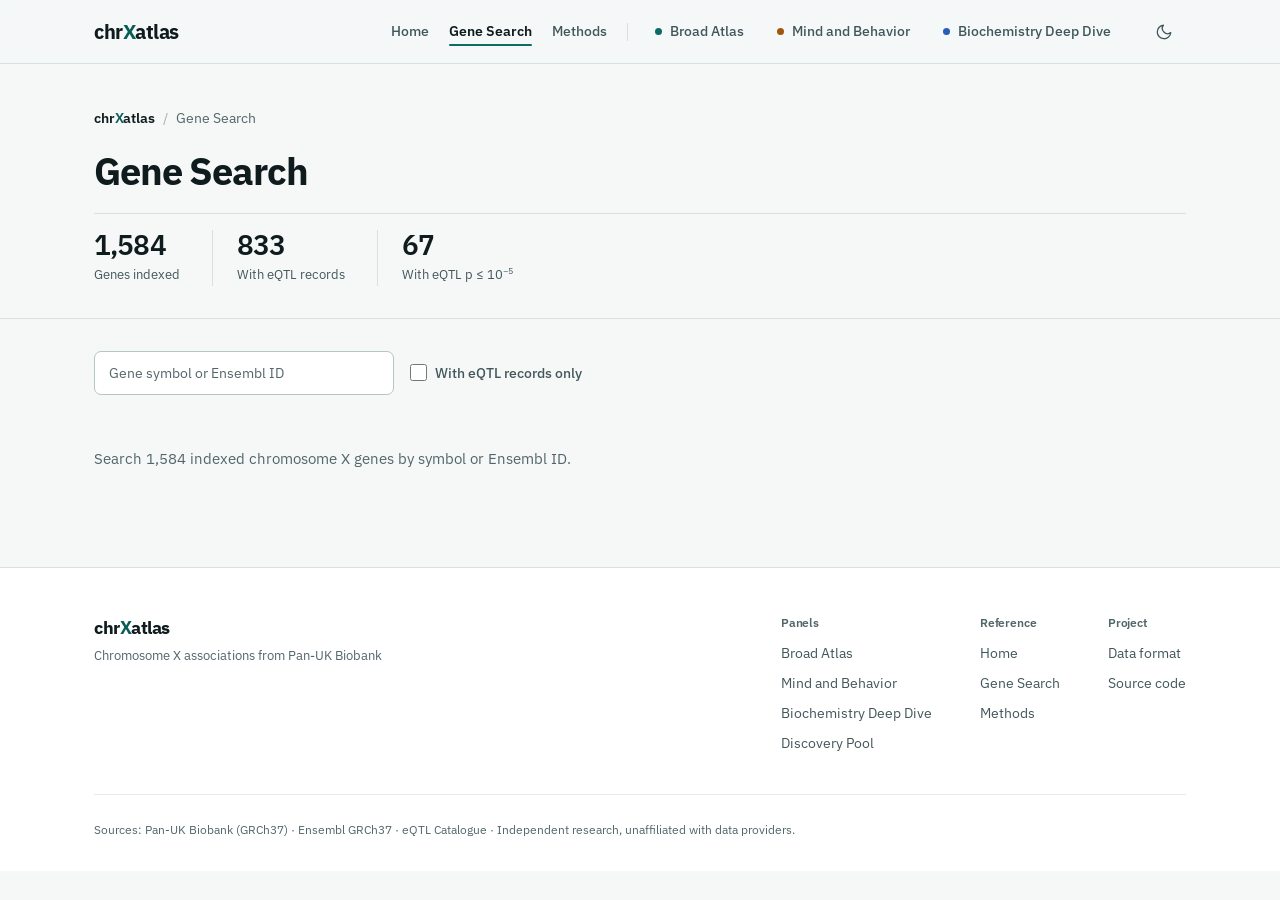
==== commit 96fdbadf: "Polish layout and typography Set the site in IBM Plex Sans with IBM Plex Mono reserved for genomic i" ====
--- a/site/gene.html
+++ b/site/gene.html
@@ -11,7 +11,7 @@
   <link rel="icon" type="image/png" href="favicon.png">
   <link rel="preconnect" href="https://fonts.googleapis.com">
   <link rel="preconnect" href="https://fonts.gstatic.com" crossorigin>
-  <link href="https://fonts.googleapis.com/css2?family=Inter:wght@400;500;600;700&family=JetBrains+Mono:wght@400;500;600;700&family=Space+Grotesk:wght@500;600;700&display=swap" rel="stylesheet">
+  <link href="https://fonts.googleapis.com/css2?family=IBM+Plex+Mono:wght@400;500;600&family=IBM+Plex+Sans:wght@400;500;600;700&display=swap" rel="stylesheet">
   <link rel="stylesheet" href="css/style.css">
   <script src="js/theme.js"></script>
 </head>
--- a/site/css/style.css
+++ b/site/css/style.css
@@ -11,10 +11,12 @@
 button { font: inherit; cursor: pointer; border: none; background: none; }
 
 /* ── Design Tokens — Light ─────────────────── */
+/* Layout: left-aligned reading column on a quiet ground; ink carries the
+   page, one teal accent marks what can be clicked and what is measured. */
 :root {
-  --font-display: 'Space Grotesk', 'Inter', -apple-system, BlinkMacSystemFont, 'Segoe UI', Roboto, sans-serif;
-  --font-sans:    'Inter', -apple-system, BlinkMacSystemFont, 'Segoe UI', Roboto, 'Helvetica Neue', sans-serif;
-  --font-mono:    'JetBrains Mono', ui-monospace, 'SF Mono', Menlo, Consolas, monospace;
+  --font-sans:    'IBM Plex Sans', -apple-system, BlinkMacSystemFont, 'Segoe UI', Roboto, 'Helvetica Neue', Arial, sans-serif;
+  --font-display: var(--font-sans);
+  --font-mono:    'IBM Plex Mono', ui-monospace, 'SF Mono', Menlo, Consolas, monospace;
 
   --header-height: 64px;
 
@@ -31,186 +33,168 @@
   --space-16: 4rem;
 
   /* Radii */
-  --radius-xs:   4px;
-  --radius-sm:   6px;
-  --radius:      8px;
-  --radius-lg:   12px;
+  --radius-xs:   3px;
+  --radius-sm:   5px;
+  --radius:      7px;
+  --radius-lg:   10px;
   --radius-pill: 999px;
 
-  /* Surfaces (mineral alabaster tinted subtly toward spruce teal) */
-  --bg:        #f7f9f9;
+  /* Surfaces: cool paper with a faint teal bias */
+  --bg:        #f6f8f8;
   --bg-raised: #ffffff;
-  --bg-sunken: #edf2f2;
-  --bg-hover:  #e5eeee;
-  --header-bg: rgba(247, 249, 249, 0.88);
-  --track-bg:  #e4ecec;
-  --gridline:  rgba(13, 25, 27, 0.08);
+  --bg-sunken: #edf1f1;
+  --header-bg: rgba(246, 248, 248, 0.9);
+  --track-bg:  #e2e9e9;
 
   /* Ink */
-  --text:           #0d191b;
-  --text-secondary: #3f5459;
-  --text-tertiary:  #4d6368;
-
-  /* Primary accent (deep genomics teal) */
-  --accent:          #0b6e69;
-  --accent-hover:    #085652;
-  --accent-subtle:   #e3f3f1;
-  --accent-muted:    rgba(11, 110, 105, 0.16);
-  --accent-text:     #095753;
+  --text:           #0f1b1d;
+  --text-secondary: #43575b;
+  --text-tertiary:  #52666a;
+
+  /* Accent */
+  --accent:          #0c6b64;
+  --accent-hover:    #08524c;
+  --accent-subtle:   #e3f1ef;
+  --accent-muted:    rgba(12, 107, 100, 0.16);
+  --accent-text:     #0a5d57;
   --accent-contrast: #ffffff;
 
   /* Hairlines */
-  --border:        #d6e0e0;
-  --border-subtle: #e5ecec;
-  --border-strong: #b4c5c6;
-
-  /* Ideogram cytobands */
-  --ideogram-par:    #b45d0e;
-  --ideogram-band-a: #0b6e69;
-  --ideogram-band-b: #4e7e7d;
-  --ideogram-band-c: #98b4b4;
-  --ideogram-cen:    #0d191b;
+  --border:        #d8e1e1;
+  --border-subtle: #e6ecec;
+  --border-strong: #b5c4c5;
+
+  /* Chromosome X ideogram (G-band stain ramp, PAR, centromere) */
+  --band-0:   #ffffff;
+  --band-1:   #d3dddd;
+  --band-2:   #a9b9ba;
+  --band-3:   #7a8f91;
+  --band-4:   #4a6062;
+  --band-edge: #9aadae;
+  --band-par: #c47a12;
+  --band-cen: var(--accent);
 
   /* Semantic status & coverage grades */
-  --status-yes-bg:     #e3f5ea;
+  --status-yes-bg:     #e2f4e8;
   --status-yes-text:   #145c34;
-  --status-yes-border: #1a7a45;
   --status-yes-row:    rgba(20, 122, 69, 0.055);
 
-  --status-mid-bg:     #fcf1df;
-  --status-mid-text:   #854308;
-  --status-mid-border: #b8620c;
-  --status-mid-row:    rgba(184, 98, 12, 0.06);
-
-  --status-no-bg:      #faeaea;
+  --status-mid-bg:     #fcf0dd;
+  --status-mid-text:   #844308;
+
+  --status-no-bg:      #f9e9e9;
   --status-no-text:    #8e2323;
-  --status-no-border:  #c53b3b;
-
-  --grade-c-bg:        #e4f1fa;
+
+  --grade-c-bg:        #e3effa;
   --grade-c-text:      #0f4f75;
-  --grade-u-bg:        #e9eff0;
+  --grade-u-bg:        #e8eeef;
   --grade-u-text:      #3f5459;
 
   --error-text:        #9f2222;
 
-  /* Elevation (used only for floating overlays/popovers) */
-  --shadow-sm: 0 2px 8px rgba(13, 25, 27, 0.06);
-  --shadow-md: 0 10px 28px rgba(13, 25, 27, 0.10);
+  /* Elevation (floating overlays only) */
+  --shadow-md: 0 12px 32px rgba(15, 27, 29, 0.12);
 
   /* Default panel accent */
   --panel-accent:          var(--accent);
   --panel-accent-text:     var(--accent-text);
   --panel-accent-subtle:   var(--accent-subtle);
-  --panel-accent-contrast: var(--accent-contrast);
 
   color-scheme: light dark;
 }
 
 /* ── Design Tokens — Dark ──────────────────── */
 [data-theme="dark"] {
-  --bg:        #091012;
-  --bg-raised: #101a1d;
-  --bg-sunken: #0d1518;
-  --bg-hover:  #162428;
-  --header-bg: rgba(9, 16, 18, 0.88);
-  --track-bg:  #18262a;
-  --gridline:  rgba(235, 242, 242, 0.08);
-
-  --text:           #ebf2f2;
-  --text-secondary: #9cb0b3;
-  --text-tertiary:  #849a9e;
-
-  --accent:          #2dd4bf;
-  --accent-hover:    #5eead4;
-  --accent-subtle:   rgba(45, 212, 191, 0.11);
-  --accent-muted:    rgba(45, 212, 191, 0.24);
-  --accent-text:     #5eead4;
-  --accent-contrast: #071213;
-
-  --border:        #1f3034;
-  --border-subtle: #182529;
-  --border-strong: #32484e;
-
-  --ideogram-par:    #f5b041;
-  --ideogram-band-a: #2dd4bf;
-  --ideogram-band-b: #1e7f76;
-  --ideogram-band-c: #324f54;
-  --ideogram-cen:    #9cb0b3;
+  --bg:        #0b1113;
+  --bg-raised: #121a1d;
+  --bg-sunken: #0e1517;
+  --header-bg: rgba(11, 17, 19, 0.88);
+  --track-bg:  #1c282c;
+
+  --text:           #e8efef;
+  --text-secondary: #a6b6b9;
+  --text-tertiary:  #8fa2a6;
+
+  --accent:          #4fbfae;
+  --accent-hover:    #78d1c3;
+  --accent-subtle:   rgba(79, 191, 174, 0.12);
+  --accent-muted:    rgba(79, 191, 174, 0.26);
+  --accent-text:     #7fd4c7;
+  --accent-contrast: #05201d;
+
+  --border:        #213034;
+  --border-subtle: #1a2629;
+  --border-strong: #34494e;
+
+  --band-0:   #172124;
+  --band-1:   #2c3d41;
+  --band-2:   #4a6266;
+  --band-3:   #6f898d;
+  --band-4:   #9fb6b9;
+  --band-edge: #3a5056;
+  --band-par: #e2a54a;
 
   --status-yes-bg:     rgba(52, 211, 153, 0.14);
-  --status-yes-text:   #6ee7b7;
-  --status-yes-border: #34d399;
+  --status-yes-text:   #7ee2b8;
   --status-yes-row:    rgba(52, 211, 153, 0.07);
 
-  --status-mid-bg:     rgba(251, 191, 36, 0.14);
-  --status-mid-text:   #fcd34d;
-  --status-mid-border: #f5b041;
-  --status-mid-row:    rgba(251, 191, 36, 0.08);
+  --status-mid-bg:     rgba(240, 180, 80, 0.14);
+  --status-mid-text:   #f3cd7a;
 
   --status-no-bg:      rgba(248, 113, 113, 0.14);
-  --status-no-text:    #fca5a5;
-  --status-no-border:  #f87171;
+  --status-no-text:    #f8a9a9;
 
   --grade-c-bg:        rgba(56, 189, 248, 0.15);
-  --grade-c-text:      #7dd3fc;
+  --grade-c-text:      #8fd5f7;
   --grade-u-bg:        rgba(148, 169, 174, 0.16);
   --grade-u-text:      #c2d1d4;
 
-  --error-text:        #fca5a5;
-
-  --shadow-sm: 0 2px 10px rgba(0, 0, 0, 0.35);
-  --shadow-md: 0 12px 32px rgba(0, 0, 0, 0.50);
+  --error-text:        #f8a9a9;
+
+  --shadow-md: 0 14px 36px rgba(0, 0, 0, 0.5);
 }
 
 /* ── Panel Accent Tokens ───────────────────── */
 [data-panel-accent="teal"] {
-  --panel-accent:          #0b6e69;
-  --panel-accent-text:     #095753;
-  --panel-accent-subtle:   #e3f3f1;
-  --panel-accent-contrast: #ffffff;
+  --panel-accent:          #0c6b64;
+  --panel-accent-text:     #0a5d57;
+  --panel-accent-subtle:   #e3f1ef;
 }
 [data-panel-accent="amber"] {
-  --panel-accent:          #a85108;
-  --panel-accent-text:     #8c4106;
-  --panel-accent-subtle:   #fdf3e7;
-  --panel-accent-contrast: #ffffff;
+  --panel-accent:          #a4550c;
+  --panel-accent-text:     #8a4508;
+  --panel-accent-subtle:   #fbf1e4;
 }
 [data-panel-accent="blue"] {
-  --panel-accent:          #1d58c2;
-  --panel-accent-text:     #194aa3;
-  --panel-accent-subtle:   #eaf1fd;
-  --panel-accent-contrast: #ffffff;
+  --panel-accent:          #2a5cb8;
+  --panel-accent-text:     #224d9c;
+  --panel-accent-subtle:   #e9f0fb;
 }
 [data-panel-accent="slate"] {
-  --panel-accent:          #4c6268;
-  --panel-accent-text:     #3d5055;
-  --panel-accent-subtle:   #edf2f2;
-  --panel-accent-contrast: #ffffff;
+  --panel-accent:          #566c71;
+  --panel-accent-text:     #43575b;
+  --panel-accent-subtle:   #edf1f1;
 }
 
 [data-theme="dark"] [data-panel-accent="teal"] {
-  --panel-accent:          #2dd4bf;
-  --panel-accent-text:     #5eead4;
-  --panel-accent-subtle:   rgba(45, 212, 191, 0.11);
-  --panel-accent-contrast: #071213;
+  --panel-accent:          #4fbfae;
+  --panel-accent-text:     #7fd4c7;
+  --panel-accent-subtle:   rgba(79, 191, 174, 0.12);
 }
 [data-theme="dark"] [data-panel-accent="amber"] {
-  --panel-accent:          #f5b041;
-  --panel-accent-text:     #fbd085;
-  --panel-accent-subtle:   rgba(245, 176, 65, 0.12);
-  --panel-accent-contrast: #071213;
+  --panel-accent:          #e2a54a;
+  --panel-accent-text:     #f0c27d;
+  --panel-accent-subtle:   rgba(226, 165, 74, 0.12);
 }
 [data-theme="dark"] [data-panel-accent="blue"] {
-  --panel-accent:          #60a5fa;
-  --panel-accent-text:     #93c5fd;
-  --panel-accent-subtle:   rgba(96, 165, 250, 0.12);
-  --panel-accent-contrast: #071213;
+  --panel-accent:          #7ea6ec;
+  --panel-accent-text:     #a8c3f4;
+  --panel-accent-subtle:   rgba(126, 166, 236, 0.12);
 }
 [data-theme="dark"] [data-panel-accent="slate"] {
-  --panel-accent:          #94a9ae;
-  --panel-accent-text:     #b7c8cc;
-  --panel-accent-subtle:   rgba(148, 169, 174, 0.12);
-  --panel-accent-contrast: #071213;
+  --panel-accent:          #9db1b5;
+  --panel-accent-text:     #c0cfd2;
+  --panel-accent-subtle:   rgba(157, 177, 181, 0.12);
 }
 
 /* ── Global ────────────────────────────────── */
@@ -237,32 +221,28 @@
 /* ── Typography & Wordmark ─────────────────── */
 h1, h2, h3, h4 {
   font-family: var(--font-display);
-  line-height: 1.18;
-  letter-spacing: -0.025em;
-  font-weight: 700;
-  color: var(--text);
-}
-h2 { font-size: clamp(1.5rem, 2.2vw, 1.85rem); }
+  line-height: 1.2;
+  letter-spacing: -0.015em;
+  font-weight: 600;
+  color: var(--text);
+  text-wrap: balance;
+}
+h2 { font-size: clamp(1.6rem, 2.4vw, 2rem); letter-spacing: -0.022em; }
 h3 { font-size: 1.125rem; font-weight: 600; }
 p  { line-height: 1.65; }
 strong { font-weight: 600; color: var(--text); }
 sup, sub { font-size: 0.72em; line-height: 0; }
 
-/* Reusable inline wordmark matching the brand logo */
+/* Inline wordmark: the same face as the sentence around it, one step
+   heavier, with the X in the accent colour. */
 .wordmark {
-  font-family: var(--font-display);
-  font-weight: 600;
-  letter-spacing: -0.025em;
+  font-weight: 600;
+  letter-spacing: -0.01em;
   color: var(--text);
   white-space: nowrap;
-  display: inline;
-}
-.wordmark-x {
-  color: var(--accent);
-  font-weight: 700;
-  letter-spacing: -0.01em;
-  padding: 0 0.02em;
-}
+}
+:is(h1, h2, h3, h4, .logo) .wordmark { font-weight: inherit; letter-spacing: inherit; }
+.wordmark-x { color: var(--accent-text); }
 
 .section-header {
   text-align: left;
@@ -302,7 +282,7 @@
   white-space: nowrap;
   min-height: 44px;
 }
-.logo .wordmark { font-weight: 700; letter-spacing: -0.03em; }
+.logo { font-weight: 700; letter-spacing: -0.025em; }
 
 .nav {
   display: flex;
@@ -346,14 +326,15 @@
 .nav-panel-btn {
   display: inline-flex;
   align-items: center;
-  gap: 0.45rem;
-  font-size: 0.78rem;
+  gap: 0.5rem;
+  font-size: 0.875rem;
   font-weight: 500;
-  padding: 0.35rem 0.7rem;
-  min-height: 34px;
-  border-radius: var(--radius-sm);
-  border: 1px solid var(--border);
-  background: var(--bg-raised);
+  padding: 0 0.7rem;
+  margin: 0 -0.35rem;
+  min-height: 44px;
+  border-radius: var(--radius);
+  border: 1px solid transparent;
+  background: transparent;
   color: var(--text-secondary);
   transition: background-color 0.15s ease, border-color 0.15s ease, color 0.15s ease;
   white-space: nowrap;
@@ -368,25 +349,22 @@
 }
 .nav-panel-btn:hover {
   background: var(--panel-accent-subtle);
+  color: var(--panel-accent-text);
+}
+.nav-panel-btn[aria-current="page"] {
+  background: var(--panel-accent-subtle);
   border-color: var(--panel-accent);
   color: var(--panel-accent-text);
-}
-.nav-panel-btn[aria-current="page"] {
-  background: var(--panel-accent);
-  border-color: var(--panel-accent);
-  color: var(--panel-accent-contrast);
-  font-weight: 600;
-}
-.nav-panel-btn[aria-current="page"]::before {
-  background: currentColor;
+  font-weight: 600;
 }
 
 .header-actions {
   display: flex;
   align-items: center;
-  gap: var(--space-2);
-}
-.theme-toggle {
+  gap: var(--space-1);
+}
+.theme-toggle,
+.hamburger {
   width: 44px;
   height: 44px;
   border-radius: var(--radius);
@@ -395,32 +373,21 @@
   justify-content: center;
   color: var(--text-secondary);
   background: transparent;
-  border: 1px solid var(--border);
+  border: 1px solid transparent;
   transition: background-color 0.15s ease, color 0.15s ease, border-color 0.15s ease;
   flex-shrink: 0;
 }
-.theme-toggle svg { display: block; stroke-width: 2; }
-.theme-toggle:hover {
+.theme-toggle svg { display: block; stroke-width: 1.75; }
+.theme-toggle:hover,
+.hamburger:hover {
   background: var(--bg-sunken);
   color: var(--text);
-  border-color: var(--border-strong);
-}
-
+  border-color: var(--border);
+}
 .hamburger {
   display: none;
   flex-direction: column;
   gap: 5px;
-  width: 44px;
-  height: 44px;
-  align-items: center;
-  justify-content: center;
-  border-radius: var(--radius);
-  border: 1px solid var(--border);
-  transition: background-color 0.15s ease, border-color 0.15s ease;
-}
-.hamburger:hover {
-  background: var(--bg-sunken);
-  border-color: var(--border-strong);
 }
 .hamburger span {
   width: 18px;
@@ -432,71 +399,79 @@
 
 /* ── Home Hero ─────────────────────────────── */
 .hero {
-  padding: calc(var(--header-height) + var(--space-16)) 0 var(--space-10);
+  padding: calc(var(--header-height) + var(--space-12)) 0 var(--space-12);
   background: var(--bg);
 }
-.hero-content {
-  text-align: left;
-}
-
-/* Distinctive Chromosome X cytogenetic locus-band motif */
+
+/* Chromosome X ideogram drawn to scale from GRCh37 cytobands:
+   PAR1 and PAR2 at the tips, G-band stain as ink density, and the
+   centromere as the constriction between the two arms. */
 .chrx-ideogram {
   display: flex;
-  align-items: center;
-  gap: 3px;
-  width: min(260px, 100%);
-  height: 7px;
+  align-items: stretch;
+  height: 14px;
+  margin-bottom: var(--space-10);
+}
+.chrx-ideogram > *,
+.chrx-ideogram i { display: block; flex: 1 0 0; min-width: 0; }
+.chrx-ideogram .arm {
+  display: flex;
+  border: 1px solid var(--band-edge);
+  border-radius: var(--radius-pill);
+  overflow: hidden;
+}
+.chrx-ideogram .g0  { background: var(--band-0); }
+.chrx-ideogram .g1  { background: var(--band-1); }
+.chrx-ideogram .g2  { background: var(--band-2); }
+.chrx-ideogram .g3  { background: var(--band-3); }
+.chrx-ideogram .g4  { background: var(--band-4); }
+.chrx-ideogram .par { background: var(--band-par); }
+.chrx-ideogram .cen {
+  background: var(--band-cen);
+  clip-path: polygon(0 0, 50% 38%, 100% 0, 100% 100%, 50% 62%, 0 100%);
+}
+
+.hero-title {
+  font-size: clamp(2.25rem, 5.4vw, 4.25rem);
+  font-weight: 600;
+  line-height: 1.03;
+  letter-spacing: -0.035em;
+  color: var(--text);
   margin-bottom: var(--space-6);
 }
-.ideogram-seg {
-  height: 100%;
-  border-radius: 2px;
-}
-.ideogram-par { flex: 0 0 10px; background: var(--ideogram-par); }
-.ideogram-p   { flex: 0 0 24%; background: var(--ideogram-band-b); }
-.ideogram-cen {
-  flex: 0 0 8px;
-  height: 3px;
-  border-radius: var(--radius-pill);
-  background: var(--ideogram-cen);
-}
-.ideogram-q1  { flex: 0 0 28%; background: var(--ideogram-band-a); }
-.ideogram-q2  { flex: 0 0 18%; background: var(--ideogram-band-c); }
-.ideogram-q3  { flex: 1 1 auto; background: var(--ideogram-band-b); }
-
-.hero-title {
-  font-size: clamp(2.15rem, 4.4vw, 3.4rem);
-  font-weight: 700;
-  line-height: 1.06;
-  letter-spacing: -0.035em;
-  color: var(--text);
-  max-width: 19ch;
-  margin-bottom: var(--space-5);
-}
 .hero-subtitle {
-  font-size: clamp(1rem, 1.3vw, 1.1rem);
-  line-height: 1.68;
-  color: var(--text-secondary);
-  max-width: 66ch;
-}
+  font-size: clamp(1.0625rem, 1.4vw, 1.1875rem);
+  line-height: 1.62;
+  color: var(--text-secondary);
+  max-width: 62ch;
+}
+.hero-actions {
+  display: flex;
+  flex-wrap: wrap;
+  align-items: stretch;
+  gap: var(--space-3);
+  margin-top: var(--space-8);
+}
+.hero-actions .search-container {
+  flex: 1 1 300px;
+  max-width: 440px;
+}
+.hero-actions .search-input { min-height: 48px; height: 100%; }
 .hero-cta {
   display: inline-flex;
   align-items: center;
   gap: var(--space-2);
-  min-height: 44px;
-  margin-top: var(--space-6);
-  padding: 0.7rem 1.35rem;
-  font-size: 0.92rem;
+  min-height: 48px;
+  padding: 0 1.4rem;
+  font-size: 0.95rem;
   font-weight: 600;
   color: var(--accent-contrast);
   background: var(--accent);
   border-radius: var(--radius);
-  transition: background-color 0.15s ease, transform 0.15s ease;
-}
-.hero-cta:hover {
-  background: var(--accent-hover);
-  transform: translateY(-1px);
-}
+  transition: background-color 0.15s ease;
+  white-space: nowrap;
+}
+.hero-cta:hover { background: var(--accent-hover); }
 .cta-arrow { transition: transform 0.15s ease; }
 .hero-cta:hover .cta-arrow { transform: translateY(2px); }
 
@@ -509,53 +484,50 @@
 
 /* ── Key Figures Ledger ────────────────────── */
 .proof {
-  padding: 0 0 var(--space-10);
+  padding: 0 0 var(--space-12);
 }
 .metrics-grid {
   display: grid;
-  grid-template-columns: repeat(4, 1fr);
-  background: var(--bg-raised);
-  border: 1px solid var(--border);
-  border-radius: var(--radius-lg);
-  overflow: hidden;
+  grid-template-columns: repeat(4, minmax(0, 1fr));
+  border-top: 1px solid var(--text);
+  border-bottom: 1px solid var(--border);
 }
 .metric-card {
   display: flex;
   flex-direction: column;
-  justify-content: space-between;
-  padding: var(--space-5) var(--space-6);
+  gap: var(--space-1);
+  padding: var(--space-5) var(--space-5) var(--space-5) 0;
   text-align: left;
-  border-right: 1px solid var(--border);
-  transition: background-color 0.15s ease;
-}
-.metric-card:last-child { border-right: none; }
+  transition: color 0.15s ease;
+}
+.metric-card + .metric-card {
+  padding-left: var(--space-5);
+  border-left: 1px solid var(--border);
+}
 .metric-value {
-  font-family: var(--font-display);
-  font-size: clamp(1.75rem, 2.8vw, 2.3rem);
-  font-weight: 700;
-  letter-spacing: -0.03em;
-  color: var(--accent);
-  line-height: 1.1;
-  margin-bottom: var(--space-2);
+  font-size: clamp(2rem, 3.4vw, 2.75rem);
+  font-weight: 600;
+  letter-spacing: -0.035em;
+  color: var(--text);
+  line-height: 1;
   font-variant-numeric: tabular-nums;
-}
+  transition: color 0.15s ease;
+}
+.metric-card:hover .metric-value { color: var(--accent-text); }
 .metric-label {
-  font-size: 0.75rem;
-  font-weight: 500;
+  font-size: 0.8125rem;
   color: var(--text-secondary);
   line-height: 1.35;
 }
 .proof-note {
   margin-top: var(--space-3);
-  text-align: left;
   font-size: 0.8125rem;
   color: var(--text-tertiary);
-  font-variant-numeric: tabular-nums;
 }
 
 /* ── Plain-Language Overview (Editorial Strip) ─ */
 .why-section {
-  padding: var(--space-6) 0 var(--space-12);
+  padding: 0 0 var(--space-16);
 }
 .why-grid {
   display: grid;
@@ -563,36 +535,26 @@
   gap: var(--space-8);
 }
 .why-card {
-  border-top: 2px solid var(--border-strong);
+  border-top: 1px solid var(--border-strong);
   padding-top: var(--space-5);
 }
-.why-card:nth-child(2) {
-  border-top-color: var(--accent);
-}
 .why-card h3 {
-  font-size: 1.05rem;
+  font-size: 1.0625rem;
   margin-bottom: var(--space-2);
-  color: var(--text);
 }
 .why-card p {
-  font-size: 0.92rem;
-  color: var(--text-secondary);
-  line-height: 1.68;
-}
-
-/* ── Global Search Band ────────────────────── */
-.search-section {
-  padding: 0 0 var(--space-12);
-}
-.search-container {
-  position: relative;
-  max-width: 640px;
-}
+  font-size: 0.9375rem;
+  color: var(--text-secondary);
+  line-height: 1.65;
+}
+
+/* ── Trait Search ──────────────────────────── */
+.search-container { position: relative; }
 .search-input {
   width: 100%;
   min-height: 46px;
   padding: 0.7rem var(--space-4);
-  font-size: 0.94rem;
+  font-size: 0.9375rem;
   font-family: var(--font-sans);
   color: var(--text);
   background: var(--bg-raised);
@@ -643,7 +605,6 @@
   color: var(--text-secondary);
 }
 .search-result-score {
-  font-family: var(--font-mono);
   font-weight: 600;
   color: var(--accent-text);
   font-variant-numeric: tabular-nums;
@@ -657,8 +618,8 @@
 
 /* ── Curated Panels ────────────────────────── */
 .panels-section {
-  padding: var(--space-12) 0 var(--space-16);
-  border-top: 1px solid var(--border-subtle);
+  padding: var(--space-16) 0;
+  border-top: 1px solid var(--border);
 }
 .panels-grid {
   display: grid;
@@ -669,18 +630,12 @@
   background: var(--bg-raised);
   border: 1px solid var(--border);
   border-radius: var(--radius-lg);
-  overflow: hidden;
-  transition: border-color 0.2s ease, transform 0.2s ease;
+  transition: border-color 0.15s ease;
   display: flex;
   flex-direction: column;
 }
 .panel-card:hover {
   border-color: var(--panel-accent);
-  transform: translateY(-2px);
-}
-.panel-card-accent {
-  height: 3px;
-  background: var(--panel-accent);
 }
 .panel-card-body {
   padding: var(--space-6);
@@ -689,13 +644,16 @@
   flex: 1;
 }
 .panel-card-title {
+  display: flex;
+  align-items: flex-start;
+  gap: 0.6rem;
   font-size: 1.25rem;
-  font-weight: 700;
+  font-weight: 600;
   margin-bottom: var(--space-1);
 }
 .panel-card-desc {
   color: var(--text-secondary);
-  font-size: 0.875rem;
+  font-size: 0.9375rem;
   line-height: 1.55;
   margin-bottom: var(--space-5);
 }
@@ -705,25 +663,23 @@
   gap: var(--space-3);
   margin-bottom: var(--space-5);
   padding: var(--space-4) 0;
-  border-top: 1px solid var(--border-subtle);
-  border-bottom: 1px solid var(--border-subtle);
+  border-top: 1px solid var(--border);
+  border-bottom: 1px solid var(--border);
 }
 .panel-stat { display: flex; flex-direction: column; }
 .panel-stat-value {
-  font-family: var(--font-display);
-  font-size: 1.35rem;
-  font-weight: 700;
-  color: var(--panel-accent-text);
-  line-height: 1.15;
+  font-size: 1.5rem;
+  font-weight: 600;
+  letter-spacing: -0.025em;
+  color: var(--text);
+  line-height: 1.1;
   font-variant-numeric: tabular-nums;
 }
 .panel-stat-label {
-  font-size: 0.68rem;
-  font-weight: 500;
+  font-size: 0.75rem;
   color: var(--text-tertiary);
-  text-transform: uppercase;
-  letter-spacing: 0.05em;
   margin-top: var(--space-1);
+  white-space: nowrap;
 }
 .panel-card-domains {
   display: flex;
@@ -738,14 +694,14 @@
 .domain-badge {
   display: inline-flex;
   align-items: center;
-  padding: 0.2rem 0.55rem;
-  font-size: 0.72rem;
+  padding: 0.15rem 0.55rem;
+  font-size: 0.75rem;
   font-weight: 500;
-  line-height: 1.3;
+  line-height: 1.35;
   border-radius: var(--radius-pill);
   background: var(--bg-sunken);
   color: var(--text-secondary);
-  border: 1px solid var(--border-subtle);
+  border: 1px solid var(--border);
   white-space: nowrap;
   transition: background-color 0.15s ease, border-color 0.15s ease, color 0.15s ease;
 }
@@ -759,32 +715,31 @@
   margin-bottom: var(--space-4);
 }
 .panel-top-traits-label {
-  font-size: 0.68rem;
-  font-weight: 600;
-  text-transform: uppercase;
-  letter-spacing: 0.07em;
+  font-size: 0.75rem;
+  font-weight: 600;
   color: var(--text-tertiary);
-  margin-bottom: var(--space-2);
+  margin-bottom: var(--space-1);
 }
 .panel-trait-row {
   display: flex;
   justify-content: space-between;
-  align-items: baseline;
+  align-items: center;
   gap: var(--space-3);
-  padding: 0.35rem 0;
   border-bottom: 1px solid var(--border-subtle);
-  font-size: 0.875rem;
+  font-size: 0.9375rem;
 }
 .panel-trait-row:last-child { border-bottom: none; }
 .panel-trait-name {
+  display: inline-flex;
+  align-items: center;
+  min-height: 44px;
+  min-width: 44px;
   color: var(--text);
   font-weight: 500;
-  min-width: 0;
 }
 .panel-trait-name:hover { color: var(--panel-accent-text); }
 .panel-trait-loci {
-  font-family: var(--font-mono);
-  font-size: 0.76rem;
+  font-size: 0.8125rem;
   color: var(--text-tertiary);
   white-space: nowrap;
   flex-shrink: 0;
@@ -792,12 +747,12 @@
 }
 .panel-card-cta {
   margin-top: auto;
-  padding-top: var(--space-3);
-  border-top: 1px solid var(--border-subtle);
-  min-height: 44px;
+  border-top: 1px solid var(--border);
+  min-height: 48px;
   display: inline-flex;
   align-items: center;
-  font-size: 0.875rem;
+  padding-top: var(--space-1);
+  font-size: 0.9375rem;
   font-weight: 600;
   color: var(--panel-accent-text);
   transition: color 0.15s ease;
@@ -845,14 +800,12 @@
   flex-direction: column;
   background: var(--bg-raised);
   border: 1px solid var(--border);
-  border-top: 2px solid var(--panel-accent);
-  border-radius: var(--radius);
+  border-radius: var(--radius-lg);
   padding: var(--space-5);
-  transition: border-color 0.15s ease, transform 0.15s ease;
+  transition: border-color 0.15s ease;
 }
 .comparison-item:hover {
   border-color: var(--panel-accent);
-  transform: translateY(-1px);
 }
 .comparison-header {
   display: flex;
@@ -862,9 +815,11 @@
   margin-bottom: var(--space-5);
 }
 .comparison-title {
-  font-family: var(--font-display);
-  font-weight: 600;
-  font-size: 0.95rem;
+  display: flex;
+  align-items: flex-start;
+  gap: 0.55rem;
+  font-weight: 600;
+  font-size: 1rem;
   line-height: 1.25;
   color: var(--text);
   transition: color 0.15s ease;
@@ -874,13 +829,22 @@
   text-decoration: underline;
   text-underline-offset: 0.18em;
 }
+.panel-card-title::before,
+.comparison-title::before {
+  content: '';
+  align-self: flex-start;
+  margin-top: 0.38em;
+  width: 0.55rem;
+  height: 0.55rem;
+  border-radius: 2px;
+  background: var(--panel-accent);
+  flex-shrink: 0;
+}
 .comparison-badge {
-  font-size: 0.64rem;
-  font-weight: 600;
-  text-transform: uppercase;
-  letter-spacing: 0.06em;
-  padding: 0.15rem 0.45rem;
-  border-radius: var(--radius-xs);
+  font-size: 0.75rem;
+  font-weight: 500;
+  padding: 0.05rem 0.5rem;
+  border-radius: var(--radius-pill);
   background: var(--panel-accent-subtle);
   color: var(--panel-accent-text);
   flex-shrink: 0;
@@ -893,17 +857,17 @@
 }
 .comparison-row {
   display: grid;
-  grid-template-columns: 6.1rem minmax(0, 1fr) 2.75rem;
+  grid-template-columns: 6.75rem minmax(0, 1fr) 2.75rem;
   align-items: center;
   gap: var(--space-2);
 }
 .comparison-label {
-  font-size: 0.74rem;
+  font-size: 0.8125rem;
   color: var(--text-secondary);
   white-space: nowrap;
 }
 .comparison-bar-track {
-  height: 7px;
+  height: 6px;
   background: var(--track-bg);
   border-radius: var(--radius-pill);
   overflow: hidden;
@@ -916,8 +880,7 @@
 }
 .comparison-value {
   text-align: right;
-  font-family: var(--font-mono);
-  font-size: 0.75rem;
+  font-size: 0.875rem;
   font-weight: 600;
   color: var(--text);
   font-variant-numeric: tabular-nums;
@@ -928,14 +891,15 @@
   background: var(--bg-raised);
   border: 1px solid var(--border);
   border-radius: var(--radius-lg);
-  padding: var(--space-4) var(--space-5);
+  padding: var(--space-3) var(--space-5);
 }
 .domain-bar {
   display: grid;
   grid-template-columns: 11.5rem minmax(0, 1fr) 2.75rem 4.75rem;
   align-items: center;
   gap: var(--space-3);
-  padding: 0.35rem var(--space-3);
+  min-height: 34px;
+  padding: 0 var(--space-3);
   margin: 0 calc(var(--space-3) * -1);
   border-radius: var(--radius-sm);
   transition: background-color 0.15s ease;
@@ -944,8 +908,7 @@
   background: var(--accent-subtle);
 }
 .domain-name {
-  font-size: 0.82rem;
-  font-weight: 500;
+  font-size: 0.875rem;
   text-align: right;
   color: var(--text-secondary);
   white-space: nowrap;
@@ -960,30 +923,15 @@
   text-underline-offset: 0.18em;
 }
 .domain-bar-track {
-  height: 16px;
-  background-color: var(--bg-sunken);
-  background-image: repeating-linear-gradient(
-    to right,
-    transparent 0,
-    transparent calc(25% - 1px),
-    var(--gridline) calc(25% - 1px),
-    var(--gridline) 25%
-  );
-  border-radius: 3px;
-  overflow: hidden;
-  display: flex;
-  align-items: center;
-  transition: background-color 0.15s ease;
-}
-.domain-bar:hover .domain-bar-track,
-.domain-bar:focus-visible .domain-bar-track {
-  background-color: var(--bg-raised);
+  height: 10px;
+  display: flex;
+  align-items: center;
 }
 .domain-bar-fill {
   height: 100%;
   min-width: 2px;
   background: var(--accent);
-  border-radius: 3px;
+  border-radius: 0 2px 2px 0;
   transition: width 0.6s ease-out, background-color 0.15s ease;
 }
 .domain-bar:hover .domain-bar-fill,
@@ -991,15 +939,14 @@
   background: var(--accent-hover);
 }
 .domain-bar-value {
-  font-family: var(--font-mono);
-  font-size: 0.78rem;
+  font-size: 0.875rem;
   font-weight: 600;
   color: var(--text);
   text-align: right;
   font-variant-numeric: tabular-nums;
 }
 .domain-trait-count {
-  font-size: 0.74rem;
+  font-size: 0.8125rem;
   color: var(--text-tertiary);
   text-align: right;
   white-space: nowrap;
@@ -1030,13 +977,12 @@
   scroll-snap-align: start;
   background: var(--bg-raised);
   border: 1px solid var(--border);
-  border-radius: var(--radius);
+  border-radius: var(--radius-lg);
   padding: var(--space-5);
-  transition: border-color 0.15s ease, transform 0.15s ease;
+  transition: border-color 0.15s ease;
 }
 .trait-card:hover {
   border-color: var(--accent);
-  transform: translateY(-2px);
 }
 .trait-card-header {
   display: flex;
@@ -1046,12 +992,10 @@
   margin-bottom: var(--space-3);
 }
 .trait-domain-badge {
-  font-size: 0.66rem;
-  font-weight: 600;
-  text-transform: uppercase;
-  letter-spacing: 0.05em;
-  padding: 0.15rem 0.45rem;
-  border-radius: var(--radius-xs);
+  font-size: 0.75rem;
+  font-weight: 500;
+  padding: 0.05rem 0.5rem;
+  border-radius: var(--radius-pill);
   background: var(--accent-subtle);
   color: var(--accent-text);
 }
@@ -1062,10 +1006,9 @@
   align-items: center;
   justify-content: center;
   min-width: 1.5rem;
-  font-family: var(--font-mono);
-  font-size: 0.7rem;
-  font-weight: 700;
-  padding: 0.12rem 0.42rem;
+  font-size: 0.75rem;
+  font-weight: 600;
+  padding: 0.1rem 0.42rem;
   border-radius: var(--radius-xs);
 }
 .grade-a { background: var(--status-yes-bg); color: var(--status-yes-text); }
@@ -1074,8 +1017,7 @@
 .grade-u { background: var(--grade-u-bg); color: var(--grade-u-text); }
 
 .trait-name {
-  font-family: var(--font-display);
-  font-size: 1rem;
+  font-size: 1.0625rem;
   font-weight: 600;
   margin-bottom: var(--space-3);
   line-height: 1.3;
@@ -1099,8 +1041,7 @@
   border-radius: var(--radius-pill);
 }
 .trait-score-value {
-  font-family: var(--font-mono);
-  font-size: 0.78rem;
+  font-size: 0.875rem;
   font-weight: 600;
   color: var(--accent-text);
   min-width: 26px;
@@ -1114,15 +1055,11 @@
 }
 .trait-meta-item { display: flex; flex-direction: column; }
 .trait-meta-label {
-  font-size: 0.66rem;
-  font-weight: 500;
-  text-transform: uppercase;
-  letter-spacing: 0.05em;
+  font-size: 0.75rem;
   color: var(--text-tertiary);
 }
 .trait-meta-value {
-  font-family: var(--font-mono);
-  font-size: 0.88rem;
+  font-size: 1rem;
   font-weight: 600;
   color: var(--text);
   font-variant-numeric: tabular-nums;
@@ -1135,12 +1072,12 @@
 }
 .gene-tag {
   font-family: var(--font-mono);
-  font-size: 0.7rem;
+  font-size: 0.75rem;
   font-weight: 500;
-  padding: 0.16rem 0.45rem;
+  padding: 0.12rem 0.45rem;
   border-radius: var(--radius-xs);
   background: var(--bg-sunken);
-  border: 1px solid var(--border-subtle);
+  border: 1px solid var(--border);
   color: var(--text-secondary);
   white-space: nowrap;
   transition: background-color 0.15s ease, border-color 0.15s ease, color 0.15s ease;
@@ -1154,43 +1091,38 @@
 /* ── Discovery Pool ────────────────────────── */
 .discovery-section { background: var(--bg); }
 .discovery-card {
-  background: var(--bg-raised);
-  border: 1px solid var(--border);
-  border-radius: var(--radius-lg);
-  padding: var(--space-8);
+  display: grid;
+  gap: var(--space-8);
 }
 .discovery-stats {
   display: grid;
   grid-template-columns: repeat(5, minmax(0, 1fr));
-  gap: var(--space-5);
-  margin-bottom: var(--space-8);
-  padding-bottom: var(--space-6);
+  border-top: 1px solid var(--text);
   border-bottom: 1px solid var(--border);
 }
-.discovery-stat { text-align: left; }
+.discovery-stat { padding: var(--space-4) var(--space-4) var(--space-4) 0; }
+.discovery-stat + .discovery-stat { padding-left: var(--space-4); border-left: 1px solid var(--border); }
 .discovery-stat-value {
   display: block;
-  font-family: var(--font-display);
-  font-size: 1.75rem;
-  font-weight: 700;
-  letter-spacing: -0.025em;
-  color: var(--text);
-  line-height: 1.15;
+  font-size: 1.875rem;
+  font-weight: 600;
+  letter-spacing: -0.03em;
+  color: var(--text);
+  line-height: 1.1;
   margin-bottom: var(--space-1);
   font-variant-numeric: tabular-nums;
 }
 .discovery-stat-label {
-  font-size: 0.72rem;
-  font-weight: 500;
-  color: var(--text-tertiary);
+  font-size: 0.8125rem;
+  color: var(--text-secondary);
 }
 .discovery-domains h4 {
-  font-size: 0.85rem;
-  font-weight: 600;
-  color: var(--text-secondary);
-  margin-bottom: var(--space-3);
-}
-.discovery-domain-list { margin-bottom: var(--space-6); }
+  font-size: 1rem;
+  font-weight: 600;
+  color: var(--text);
+  margin-bottom: var(--space-2);
+}
+.discovery-domain-list { border-top: 1px solid var(--border); }
 .discovery-domain-row {
   display: flex;
   justify-content: space-between;
@@ -1199,13 +1131,12 @@
   min-height: 44px;
   padding: var(--space-2) var(--space-3);
   margin: 0 calc(var(--space-3) * -1);
-  border-bottom: 1px solid var(--border-subtle);
-  border-radius: var(--radius-xs);
-  font-size: 0.88rem;
+  background: linear-gradient(var(--border-subtle), var(--border-subtle)) center bottom / calc(100% - 2 * var(--space-3)) 1px no-repeat;
+  font-size: 0.9375rem;
   transition: background-color 0.15s ease;
 }
 .discovery-domain-row:last-child { border-bottom: none; }
-.discovery-domain-row:hover { background: var(--accent-subtle); }
+.discovery-domain-row:hover { background-color: var(--accent-subtle); }
 .discovery-domain-name {
   color: var(--text);
   font-weight: 500;
@@ -1215,22 +1146,20 @@
   color: var(--accent-text);
 }
 .discovery-domain-value {
-  font-family: var(--font-mono);
-  font-size: 0.78rem;
+  font-size: 0.875rem;
   color: var(--text-secondary);
   white-space: nowrap;
   font-variant-numeric: tabular-nums;
 }
 
 .discovery-traits {
-  margin-top: var(--space-6);
   display: grid;
   gap: var(--space-3);
 }
 .discovery-drawer {
   border: 1px solid var(--border);
-  border-radius: var(--radius);
-  background: var(--bg);
+  border-radius: var(--radius-lg);
+  background: var(--bg-raised);
   overflow: hidden;
 }
 .discovery-drawer-summary {
@@ -1256,8 +1185,7 @@
   display: inline-flex;
   align-items: center;
   gap: var(--space-2);
-  font-family: var(--font-display);
-  font-size: 0.94rem;
+  font-size: 1rem;
   font-weight: 600;
   color: var(--text);
 }
@@ -1279,23 +1207,21 @@
 .discovery-drawer-subtitle {
   display: block;
   padding-left: 1rem;
-  font-size: 0.78rem;
+  font-size: 0.8125rem;
   color: var(--text-secondary);
 }
 .discovery-drawer-count {
   flex-shrink: 0;
-  font-family: var(--font-mono);
-  font-size: 0.85rem;
+  font-size: 0.875rem;
   font-weight: 600;
   color: var(--accent-text);
   background: var(--accent-subtle);
-  padding: 0.2rem 0.55rem;
+  padding: 0.15rem 0.6rem;
   border-radius: var(--radius-pill);
   font-variant-numeric: tabular-nums;
 }
 .discovery-drawer-body {
   border-top: 1px solid var(--border);
-  background: var(--bg-raised);
   max-height: 28rem;
   overflow: auto;
 }
@@ -1319,7 +1245,7 @@
   gap: var(--space-2);
 }
 .discovery-trait-name {
-  font-size: 0.92rem;
+  font-size: 0.9375rem;
   font-weight: 600;
   color: var(--text);
 }
@@ -1335,13 +1261,13 @@
 .discovery-trait-fact {
   display: inline-flex;
   align-items: center;
-  font-size: 0.7rem;
-  font-weight: 600;
-  line-height: 1.3;
-  letter-spacing: 0.02em;
-  border-radius: var(--radius-xs);
-  padding: 0.16rem 0.48rem;
-}
+  font-size: 0.75rem;
+  font-weight: 500;
+  line-height: 1.35;
+  border-radius: var(--radius-pill);
+  padding: 0.1rem 0.55rem;
+}
+.discovery-trait-status { font-weight: 600; }
 .discovery-trait-domain {
   background: var(--accent-subtle);
   color: var(--accent-text);
@@ -1349,7 +1275,6 @@
 .discovery-trait-fact {
   background: var(--bg-sunken);
   color: var(--text-secondary);
-  font-family: var(--font-mono);
   font-weight: 500;
   font-variant-numeric: tabular-nums;
 }
@@ -1405,11 +1330,10 @@
 .method-card em { color: var(--text); font-style: italic; }
 .method-card code {
   font-family: var(--font-mono);
-  font-size: 0.82em;
-  padding: 0.08rem 0.32rem;
+  font-size: 0.88em;
+  padding: 0 0.2em;
   border-radius: var(--radius-xs);
   background: var(--bg-raised);
-  border: 1px solid var(--border);
   color: var(--text);
 }
 .grade-rules {
@@ -1460,8 +1384,6 @@
   font-family: var(--font-sans);
   font-size: 0.72rem;
   font-weight: 600;
-  text-transform: uppercase;
-  letter-spacing: 0.07em;
   color: var(--text-tertiary);
   margin-bottom: var(--space-1);
 }
@@ -1491,12 +1413,15 @@
   display: flex;
   align-items: center;
   flex-wrap: wrap;
-  gap: var(--space-2);
-  font-size: 0.82rem;
+  column-gap: var(--space-2);
+  font-size: 0.875rem;
   color: var(--text-tertiary);
-  margin-bottom: var(--space-4);
+  margin-bottom: var(--space-2);
 }
 .breadcrumb a {
+  display: inline-flex;
+  align-items: center;
+  min-height: 44px;
   color: var(--text-secondary);
   transition: color 0.15s ease;
 }
@@ -1508,7 +1433,7 @@
 
 /* ── Page Hero ─────────────────────────────── */
 .page-hero {
-  padding: calc(var(--header-height) + var(--space-10)) 0 var(--space-8);
+  padding: calc(var(--header-height) + var(--space-8)) 0 var(--space-8);
   background: var(--bg);
   border-bottom: 1px solid var(--border);
 }
@@ -1524,27 +1449,32 @@
   max-width: 64ch;
   margin-bottom: var(--space-6);
 }
-.page-hero-metrics {
-  display: flex;
-  gap: var(--space-8);
+.page-hero-metrics,
+.trait-stats-row {
+  display: flex;
   flex-wrap: wrap;
+  row-gap: var(--space-4);
   padding-top: var(--space-4);
-  border-top: 1px solid var(--border-subtle);
+  border-top: 1px solid var(--border);
+}
+.page-hero-title + .page-hero-metrics { margin-top: var(--space-5); }
+:is(.page-metric, .trait-stat) { padding-right: var(--space-8); }
+:is(.page-metric, .trait-stat) + :is(.page-metric, .trait-stat) {
+  padding-left: var(--space-6);
+  border-left: 1px solid var(--border);
 }
 .page-metric { display: flex; flex-direction: column; }
 .page-metric-value {
-  font-family: var(--font-display);
-  font-size: 1.6rem;
-  font-weight: 700;
-  letter-spacing: -0.025em;
-  color: var(--panel-accent-text);
-  line-height: 1.15;
+  font-size: 1.75rem;
+  font-weight: 600;
+  letter-spacing: -0.03em;
+  color: var(--text);
+  line-height: 1.1;
   font-variant-numeric: tabular-nums;
 }
 .page-metric-label {
-  font-size: 0.72rem;
-  font-weight: 500;
-  color: var(--text-tertiary);
+  font-size: 0.8125rem;
+  color: var(--text-secondary);
   margin-top: var(--space-1);
 }
 
@@ -1562,10 +1492,10 @@
 .filter-chip {
   display: inline-flex;
   align-items: center;
-  gap: 0.35rem;
+  gap: 0.4rem;
   min-height: 38px;
-  padding: 0.38rem 0.8rem;
-  font-size: 0.78rem;
+  padding: 0 0.75rem;
+  font-size: 0.8125rem;
   font-weight: 500;
   border-radius: var(--radius-pill);
   background: var(--bg-raised);
@@ -1591,8 +1521,7 @@
   opacity: 0.85;
 }
 .chip-count {
-  font-family: var(--font-mono);
-  font-size: 0.7rem;
+  font-size: 0.75rem;
   color: var(--text-tertiary);
   font-variant-numeric: tabular-nums;
 }
@@ -1641,8 +1570,7 @@
   accent-color: var(--accent);
 }
 .result-count {
-  font-family: var(--font-mono);
-  font-size: 0.78rem;
+  font-size: 0.875rem;
   color: var(--text-tertiary);
   margin-left: auto;
   font-variant-numeric: tabular-nums;
@@ -1663,12 +1591,10 @@
 }
 .data-table th {
   text-align: left;
-  padding: 0.6rem var(--space-3);
-  font-size: 0.7rem;
-  font-weight: 600;
-  text-transform: uppercase;
-  letter-spacing: 0.06em;
-  color: var(--text-tertiary);
+  padding: 0 var(--space-3);
+  font-size: 0.8125rem;
+  font-weight: 600;
+  color: var(--text-secondary);
   border-bottom: 1px solid var(--border-strong);
   white-space: nowrap;
   position: sticky;
@@ -1694,7 +1620,7 @@
 .data-table th.sort-desc .sort-icon { opacity: 1; color: var(--accent); }
 
 .data-table td {
-  padding: 0.75rem var(--space-3);
+  padding: 0.7rem var(--space-3);
   border-bottom: 1px solid var(--border-subtle);
   vertical-align: middle;
 }
@@ -1703,7 +1629,6 @@
 .data-table tbody tr:last-child td { border-bottom: none; }
 
 .num-cell {
-  font-family: var(--font-mono);
   font-variant-numeric: tabular-nums;
   text-align: right;
   white-space: nowrap;
@@ -1727,9 +1652,8 @@
   border-radius: var(--radius-pill);
 }
 .score-val {
-  font-family: var(--font-mono);
-  font-weight: 600;
-  font-size: 0.82rem;
+  font-weight: 600;
+  font-size: 0.875rem;
   color: var(--accent-text);
   font-variant-numeric: tabular-nums;
 }
@@ -1744,12 +1668,10 @@
 .genes-cell-inner {
   display: flex;
   gap: 0.3rem;
-  flex-wrap: wrap;
 }
 .panel-eqtl-meta {
-  margin-top: 0.25rem;
-  font-family: var(--font-mono);
-  font-size: 0.72rem;
+  margin-top: 0.2rem;
+  font-size: 0.8125rem;
   color: var(--text-tertiary);
   font-variant-numeric: tabular-nums;
 }
@@ -1758,6 +1680,13 @@
   padding: var(--space-8) var(--space-4);
   color: var(--text-tertiary);
 }
+p.table-empty {
+  text-align: left;
+  padding: var(--space-6);
+  border: 1px dashed var(--border-strong);
+  border-radius: var(--radius-lg);
+  color: var(--text-secondary);
+}
 .table-empty a {
   color: var(--accent-text);
   text-decoration: underline;
@@ -1770,7 +1699,7 @@
   align-items: center;
   gap: var(--space-3);
   flex-wrap: wrap;
-  margin-bottom: var(--space-4);
+  margin-bottom: var(--space-5);
 }
 .trait-hero-header .page-hero-title { margin-bottom: 0; }
 .trait-detail-score {
@@ -1795,11 +1724,11 @@
   border-radius: var(--radius-pill);
 }
 .trait-detail-score-val {
-  font-family: var(--font-display);
-  font-size: 2rem;
-  font-weight: 700;
-  letter-spacing: -0.03em;
-  color: var(--accent);
+  font-size: 2.25rem;
+  font-weight: 600;
+  letter-spacing: -0.035em;
+  line-height: 1;
+  color: var(--accent-text);
   font-variant-numeric: tabular-nums;
 }
 .trait-score-caption {
@@ -1811,26 +1740,18 @@
   text-underline-offset: 3px;
   cursor: help;
 }
-.trait-stats-row {
-  display: flex;
-  gap: var(--space-8);
-  flex-wrap: wrap;
-  padding-top: var(--space-4);
-  border-top: 1px solid var(--border-subtle);
-}
 .trait-stat { display: flex; flex-direction: column; }
 .trait-stat-value {
-  font-family: var(--font-display);
-  font-size: 1.35rem;
-  font-weight: 700;
+  font-size: 1.5rem;
+  font-weight: 600;
+  letter-spacing: -0.025em;
   color: var(--text);
   line-height: 1.15;
   font-variant-numeric: tabular-nums;
 }
 .trait-stat-label {
-  font-size: 0.72rem;
-  font-weight: 500;
-  color: var(--text-tertiary);
+  font-size: 0.8125rem;
+  color: var(--text-secondary);
   margin-top: var(--space-1);
 }
 
@@ -1842,16 +1763,13 @@
   border-radius: var(--radius-lg);
   overflow: hidden;
 }
-.support-card.support-yes { border-left: 3px solid var(--status-yes-border); }
-.support-card.support-mid { border-left: 3px solid var(--status-mid-border); }
-.support-card.support-no  { border-left: 3px solid var(--border-strong); }
 
 .support-header {
   padding: var(--space-4) var(--space-6);
   display: flex;
   align-items: center;
   gap: var(--space-3);
-  border-bottom: 1px solid var(--border-subtle);
+  border-bottom: 1px solid var(--border);
   flex-wrap: wrap;
 }
 .support-header h3 {
@@ -1859,10 +1777,9 @@
   margin: 0;
 }
 .support-status-badge {
-  font-size: 0.72rem;
-  font-weight: 600;
-  letter-spacing: 0.03em;
-  padding: 0.2rem 0.6rem;
+  font-size: 0.8125rem;
+  font-weight: 600;
+  padding: 0.15rem 0.65rem;
   border-radius: var(--radius-pill);
   white-space: nowrap;
 }
@@ -1872,47 +1789,43 @@
 
 .support-body { padding: var(--space-5) var(--space-6); }
 .support-assess {
-  font-size: 0.9rem;
-  color: var(--text-secondary);
-  margin: 0 0 var(--space-4);
+  font-size: 0.9375rem;
+  color: var(--text-secondary);
+  margin: 0 0 var(--space-5);
   line-height: 1.55;
 }
 .support-assess:last-child { margin-bottom: 0; }
 .support-loci { margin-bottom: var(--space-4); }
 .support-loci:last-child { margin-bottom: 0; }
 .support-loci h4 {
-  font-family: var(--font-sans);
-  font-size: 0.78rem;
-  font-weight: 600;
-  text-transform: uppercase;
-  letter-spacing: 0.05em;
-  margin-bottom: var(--space-3);
-  color: var(--text-tertiary);
+  font-size: 0.875rem;
+  font-weight: 600;
+  margin-bottom: var(--space-1);
+  color: var(--text);
 }
 .support-locus-row {
   display: flex;
-  align-items: center;
-  gap: var(--space-3);
+  align-items: baseline;
+  column-gap: var(--space-5);
+  row-gap: var(--space-1);
   flex-wrap: wrap;
-  padding: var(--space-3) var(--space-4);
-  margin-bottom: var(--space-2);
-  background: var(--bg-sunken);
-  border-radius: var(--radius-sm);
-  font-size: 0.84rem;
-}
-.support-card.support-yes .support-locus-row { background: var(--status-yes-row); }
-.support-card.support-mid .support-locus-row { background: var(--status-mid-row); }
+  padding: var(--space-3) 0;
+  border-top: 1px solid var(--border-subtle);
+  font-size: 0.875rem;
+}
 .support-locus-range {
   font-family: var(--font-mono);
-  font-size: 0.8rem;
-  color: var(--text-secondary);
-  font-variant-numeric: tabular-nums;
+  font-size: 0.8125rem;
+  color: var(--text);
+  margin-left: calc(var(--space-2) - var(--space-5));
 }
 .support-locus-detail {
-  font-size: 0.82rem;
-  color: var(--text-secondary);
-}
-.support-locus-detail strong { color: var(--text); font-weight: 600; }
+  font-size: 0.875rem;
+  color: var(--text);
+}
+.support-locus-detail strong { color: var(--text-tertiary); font-weight: 500; }
+.support-locus-key { flex-basis: 100%; }
+.support-locus-detail .gene-link { font-family: var(--font-mono); font-size: 0.8125rem; font-weight: 600; }
 
 /* Trait Metadata Grid */
 .metadata-section { padding: var(--space-8) 0 0; }
@@ -1933,15 +1846,12 @@
   background: var(--bg-raised);
 }
 .metadata-label {
-  font-size: 0.68rem;
-  font-weight: 600;
-  text-transform: uppercase;
-  letter-spacing: 0.05em;
+  font-size: 0.8125rem;
   color: var(--text-tertiary);
-  margin-bottom: var(--space-1);
+  margin-bottom: 0.15rem;
 }
 .metadata-value {
-  font-size: 0.88rem;
+  font-size: 0.9375rem;
   font-weight: 500;
   color: var(--text);
   word-break: break-word;
@@ -1963,13 +1873,13 @@
 
 .locus-top-gene {
   float: right;
-  margin: 0.72rem var(--space-4) 0.45rem var(--space-2);
+  margin: 0.8rem var(--space-4) 0.45rem var(--space-2);
   max-width: 40%;
   overflow-wrap: anywhere;
-  font-size: 0.78rem;
+  font-size: 0.8125rem;
   font-family: var(--font-mono);
   font-weight: 600;
-  padding: 0.22rem 0.55rem;
+  padding: 0.12rem 0.5rem;
   border-radius: var(--radius-xs);
   background: var(--accent-subtle);
   color: var(--accent-text);
@@ -2019,11 +1929,9 @@
 
 .locus-region {
   font-family: var(--font-mono);
-  font-size: 0.66rem;
-  font-weight: 600;
-  text-transform: uppercase;
-  letter-spacing: 0.05em;
-  padding: 0.15rem 0.45rem;
+  font-size: 0.75rem;
+  font-weight: 500;
+  padding: 0.05rem 0.4rem;
   border-radius: var(--radius-xs);
 }
 .region-nonpar { background: var(--accent-subtle); color: var(--accent-text); }
@@ -2031,13 +1939,12 @@
 
 .locus-position {
   font-family: var(--font-mono);
-  font-size: 0.8rem;
-  color: var(--text-secondary);
-  font-variant-numeric: tabular-nums;
+  font-size: 0.8125rem;
+  color: var(--text-secondary);
 }
 .locus-lead-variant {
   font-family: var(--font-mono);
-  font-size: 0.82rem;
+  font-size: 0.8125rem;
   font-weight: 600;
   color: var(--text);
   overflow-wrap: anywhere;
@@ -2046,19 +1953,18 @@
   display: flex;
   align-items: center;
   gap: var(--space-3);
-  font-size: 0.78rem;
+  font-size: 0.8125rem;
   flex-wrap: wrap;
 }
 .locus-pval {
-  font-family: var(--font-mono);
   color: var(--text-secondary);
   font-variant-numeric: tabular-nums;
 }
 .locus-eqtl-badge {
-  font-size: 0.68rem;
-  font-weight: 600;
-  padding: 0.15rem 0.48rem;
-  border-radius: var(--radius-xs);
+  font-size: 0.75rem;
+  font-weight: 600;
+  padding: 0.1rem 0.5rem;
+  border-radius: var(--radius-pill);
 }
 .eqtl-yes { background: var(--status-yes-bg); color: var(--status-yes-text); }
 .eqtl-mid { background: var(--status-mid-bg); color: var(--status-mid-text); }
@@ -2100,17 +2006,15 @@
 }
 .candidate-table th {
   text-align: left;
-  padding: 0.55rem var(--space-2);
-  font-size: 0.66rem;
-  font-weight: 600;
-  text-transform: uppercase;
-  letter-spacing: 0.05em;
-  color: var(--text-tertiary);
+  padding: 0.6rem var(--space-2);
+  font-size: 0.75rem;
+  font-weight: 600;
+  color: var(--text-secondary);
   border-bottom: 1px solid var(--border);
   white-space: nowrap;
 }
 .candidate-table td {
-  padding: 0.55rem var(--space-2);
+  padding: 0.5rem var(--space-2);
   border-bottom: 1px solid var(--border-subtle);
   vertical-align: middle;
 }
@@ -2128,9 +2032,9 @@
 .gene-role-badge,
 .biotype-badge {
   display: inline-block;
-  font-size: 0.7rem;
+  font-size: 0.75rem;
   font-weight: 500;
-  padding: 0.12rem 0.42rem;
+  padding: 0.05rem 0.45rem;
   border-radius: var(--radius-xs);
   white-space: nowrap;
 }
@@ -2148,7 +2052,6 @@
 .notes-card {
   background: var(--bg-raised);
   border: 1px solid var(--border);
-  border-left: 3px solid var(--border-strong);
   border-radius: var(--radius-lg);
   padding: var(--space-6);
 }
@@ -2164,10 +2067,9 @@
 /* ── Gene Search Page ──────────────────────── */
 .gene-search-input { max-width: 440px; }
 .gene-empty {
-  text-align: center;
-  padding: var(--space-12) var(--space-4);
+  padding: var(--space-8) 0;
   color: var(--text-tertiary);
-  font-size: 0.94rem;
+  font-size: 0.9375rem;
 }
 .gene-empty a {
   color: var(--accent-text);
@@ -2194,10 +2096,9 @@
 }
 .gene-card-name {
   font-family: var(--font-mono);
-  font-size: 1.15rem;
-  font-weight: 700;
-  color: var(--text);
-  letter-spacing: -0.015em;
+  font-size: 1.25rem;
+  font-weight: 600;
+  color: var(--text);
 }
 .gene-card-id {
   font-family: var(--font-mono);
@@ -2212,12 +2113,11 @@
   flex-wrap: wrap;
 }
 .gene-card-fact {
-  font-family: var(--font-mono);
-  font-size: 0.72rem;
-  font-weight: 500;
-  padding: 0.18rem 0.52rem;
-  border-radius: var(--radius-xs);
+  font-size: 0.8125rem;
+  padding: 0.1rem 0.55rem;
+  border-radius: var(--radius-pill);
   background: var(--bg-sunken);
+  border: 1px solid var(--border);
   color: var(--text-secondary);
   font-variant-numeric: tabular-nums;
 }
@@ -2240,11 +2140,9 @@
 .gene-trait-table th {
   text-align: left;
   padding: 0.6rem var(--space-4);
-  font-size: 0.68rem;
-  font-weight: 600;
-  text-transform: uppercase;
-  letter-spacing: 0.06em;
-  color: var(--text-tertiary);
+  font-size: 0.8125rem;
+  font-weight: 600;
+  color: var(--text-secondary);
   border-bottom: 1px solid var(--border);
   white-space: nowrap;
 }
@@ -2333,7 +2231,6 @@
   outline-offset: -3px;
 }
 
-.metric-card:hover { background: var(--accent-subtle); }
 .metric-card:focus-visible { outline-offset: -3px; }
 
 .gene-link {
@@ -2354,15 +2251,8 @@
   scroll-margin-top: calc(var(--header-height) + var(--space-4));
 }
 
-.animate-on-scroll {
-  opacity: 0;
-  transform: translateY(8px);
-  transition: opacity 0.3s ease-out, transform 0.3s ease-out;
-}
-.animate-on-scroll.is-visible {
-  opacity: 1;
-  transform: translateY(0);
-}
+/* Content is visible at rest; the observer only starts the counters. */
+.animate-on-scroll { opacity: 1; }
 
 .mobile-sort { display: none; }
 
@@ -2396,7 +2286,9 @@
   .nav.open .nav-link[aria-current="page"]::after { bottom: 6px; }
   .hamburger { display: inline-flex; }
   .nav-divider { width: 100%; height: 1px; margin: var(--space-2) 0; }
-  .nav-panel-btn { align-self: flex-start; font-size: 0.84rem; padding: 0.45rem 0.85rem; }
+  .nav-panel-btn { align-self: stretch; margin: 0; padding: 0 var(--space-3); }
+  .nav.open .nav-link { padding: 0 var(--space-3); }
+  .nav.open .nav-link[aria-current="page"]::after { left: var(--space-3); right: auto; width: 2rem; }
 
   .panels-grid { grid-template-columns: repeat(2, minmax(0, 1fr)); }
   .comparison-grid { grid-template-columns: repeat(2, minmax(0, 1fr)); }
@@ -2407,20 +2299,29 @@
   section { padding: var(--space-10) 0; }
   .container { padding: 0 var(--space-4); }
 
-  .hero { padding: calc(var(--header-height) + var(--space-8)) 0 var(--space-6); }
-  .chrx-ideogram { margin-bottom: var(--space-4); }
-  .hero-title { font-size: clamp(1.75rem, 6.5vw, 2.25rem); }
-
-  .proof { padding: 0 0 var(--space-8); }
-  .metrics-grid { grid-template-columns: repeat(2, 1fr); }
-  .metric-card {
-    border-right: none;
-    border-bottom: 1px solid var(--border);
-    padding: var(--space-4);
+  .hero { padding: calc(var(--header-height) + var(--space-8)) 0 var(--space-10); }
+  .chrx-ideogram { height: 10px; margin-bottom: var(--space-8); }
+  .hero-title { font-size: clamp(2.1rem, 9vw, 2.6rem); }
+  .hero-actions .search-container { max-width: none; }
+
+  .proof { padding: 0 0 var(--space-10); }
+  .metrics-grid,
+  .discovery-stats { grid-template-columns: repeat(2, minmax(0, 1fr)); }
+  .metric-card,
+  .metric-card + .metric-card,
+  .discovery-stat,
+  .discovery-stat + .discovery-stat {
+    padding: var(--space-4) var(--space-4) var(--space-4) 0;
+    border-left: none;
   }
-  .metric-card:nth-child(odd) { border-right: 1px solid var(--border); }
-  .metric-card:nth-last-child(-n+2) { border-bottom: none; }
-  .metric-value { font-size: 1.65rem; }
+  .metric-card:nth-child(even),
+  .discovery-stat:nth-child(even) {
+    padding-left: var(--space-4);
+    border-left: 1px solid var(--border);
+  }
+  .metric-card:nth-child(-n+2),
+  .discovery-stat:nth-child(-n+4) { border-bottom: 1px solid var(--border); }
+  .metric-value { font-size: 2rem; }
 
   .why-section { padding: var(--space-4) 0 var(--space-8); }
   .why-grid { grid-template-columns: 1fr; gap: var(--space-6); }
@@ -2428,12 +2329,16 @@
   .comparison-grid { grid-template-columns: 1fr; }
   .methods-grid { grid-template-columns: 1fr; gap: var(--space-6); }
 
-  .discovery-card { padding: var(--space-5); }
-  .discovery-stats { grid-template-columns: repeat(2, minmax(0, 1fr)); gap: var(--space-4); }
 
   .page-hero { padding: calc(var(--header-height) + var(--space-6)) 0 var(--space-6); }
-  .page-hero-metrics { gap: var(--space-5); }
-  .page-metric-value { font-size: 1.35rem; }
+  .page-hero-metrics,
+  .trait-stats-row { display: grid; grid-template-columns: repeat(2, minmax(0, 1fr)); gap: var(--space-4); }
+  .page-metric-value,
+  .trait-stat-value { font-size: 1.5rem; }
+  .trait-hero-header .page-hero-title { flex-basis: 100%; }
+  :is(.page-metric, .trait-stat),
+  :is(.page-metric, .trait-stat) + :is(.page-metric, .trait-stat) { padding: 0; border-left: none; }
+  :is(.page-metric, .trait-stat):nth-child(even) { padding-left: var(--space-4); border-left: 1px solid var(--border); }
 
   .filter-bar { flex-direction: column; align-items: stretch; gap: var(--space-3); }
   .filter-bar .search-input { max-width: 100%; }
@@ -2442,18 +2347,18 @@
 
   .support-header,
   .support-body { padding: var(--space-4); }
-  .support-locus-row { flex-direction: column; align-items: flex-start; gap: 0.35rem; }
+  .support-locus-row { column-gap: var(--space-4); row-gap: 0.35rem; line-height: 1.6; }
   .locus-summary { flex-direction: column; align-items: flex-start; }
-  .trait-detail-score-val { font-size: 1.6rem; }
-  .trait-stats-row { gap: var(--space-5); }
+  .trait-detail-score-val { font-size: 1.9rem; }
   .metadata-grid { grid-template-columns: repeat(auto-fill, minmax(150px, 1fr)); }
 
   .gene-card-header { padding: var(--space-4); }
-  .gene-card-name { font-size: 1.05rem; }
+  .gene-card-name { font-size: 1.15rem; }
 
   .footer-inner { grid-template-columns: 1fr; gap: var(--space-6); }
   .footer-nav { justify-content: flex-start; flex-wrap: wrap; gap: var(--space-8); }
-  .footer-col a { min-height: 36px; display: inline-flex; align-items: center; }
+  .footer-col { gap: 0; }
+  .footer-col a { min-height: 44px; display: inline-flex; align-items: center; }
 }
 
 /* Mobile Chart & Stacked Table Layouts */
@@ -2478,7 +2383,7 @@
   }
   .domain-bar-value { grid-area: value; }
   .domain-trait-count { grid-area: count; }
-  .domain-bar-track { grid-area: track; height: 12px; }
+  .domain-bar-track { grid-area: track; height: 8px; }
 
   .discovery-domain-row,
   .filter-chip { min-height: 44px; min-width: 44px; }
@@ -2499,8 +2404,53 @@
     overflow-wrap: anywhere;
   }
   .locus-top-gene {
-    margin: 0.5rem var(--space-3) 0.25rem var(--space-2);
+    margin: 0.25rem var(--space-3) 0 var(--space-2);
   }
+  /* Gene names inside sentences keep their line height; an invisible
+     46px hit area around each one meets the tap-target size. */
+  .support-locus-detail .gene-link {
+    display: inline;
+    min-height: 0;
+    min-width: 0;
+    position: relative;
+  }
+  .support-locus-detail .gene-link::after {
+    content: '';
+    position: absolute;
+    inset: -14px -6px;
+  }
+  :is(.trait-table-name, .gene-trait-name a) { display: inline-flex; align-items: center; min-height: 44px; min-width: 44px; }
+
+  /* Category chips become one swipeable row instead of a tall wall. */
+  #domain-filters {
+    flex-wrap: nowrap;
+    overflow-x: auto;
+    margin-inline: calc(var(--space-4) * -1);
+    padding-inline: var(--space-4);
+    scroll-padding-inline: var(--space-4);
+    scrollbar-width: none;
+  }
+  #domain-filters::-webkit-scrollbar { display: none; }
+  #domain-filters .filter-chip { flex-shrink: 0; }
+
+  /* Chips keep a 44px tap box while drawing a compact pill inside it. */
+  :is(.gene-tag, .trait-category .domain-badge, .locus-top-gene) {
+    position: relative;
+    z-index: 0;
+    background: none;
+    border-color: transparent;
+  }
+  :is(.gene-tag, .trait-category .domain-badge, .locus-top-gene):hover { background: none; border-color: transparent; }
+  :is(.gene-tag, .trait-category .domain-badge, .locus-top-gene)::before {
+    content: '';
+    position: absolute;
+    inset: 10px 0;
+    z-index: -1;
+    border-radius: inherit;
+    background: var(--bg-sunken);
+    border: 1px solid var(--border);
+  }
+  .locus-top-gene::before { background: var(--accent-subtle); border-color: var(--accent-muted); }
 
   .mobile-sort {
     display: flex;
@@ -2552,7 +2502,7 @@
     content: attr(data-label) / "";
     display: block;
     margin-bottom: 0.14rem;
-    font: 600 0.66rem/1.25 var(--font-sans);
+    font: 500 0.75rem/1.25 var(--font-sans);
     color: var(--text-tertiary);
   }
   .stack-table :is(.domain-badge, .biotype-badge, .gene-tag) { white-space: normal; }
@@ -2596,9 +2546,9 @@
 }
 
 @media (max-width: 480px) {
-  .metric-value { font-size: 1.45rem; }
+  .metric-value { font-size: 1.875rem; }
   .panel-card-body { padding: var(--space-5); }
-  .comparison-row { grid-template-columns: 5.5rem minmax(0, 1fr) 2.5rem; }
+  .comparison-row { grid-template-columns: 6.75rem minmax(0, 1fr) 2.5rem; }
 }
 
 /* ── Reduced Motion ────────────────────────── */
